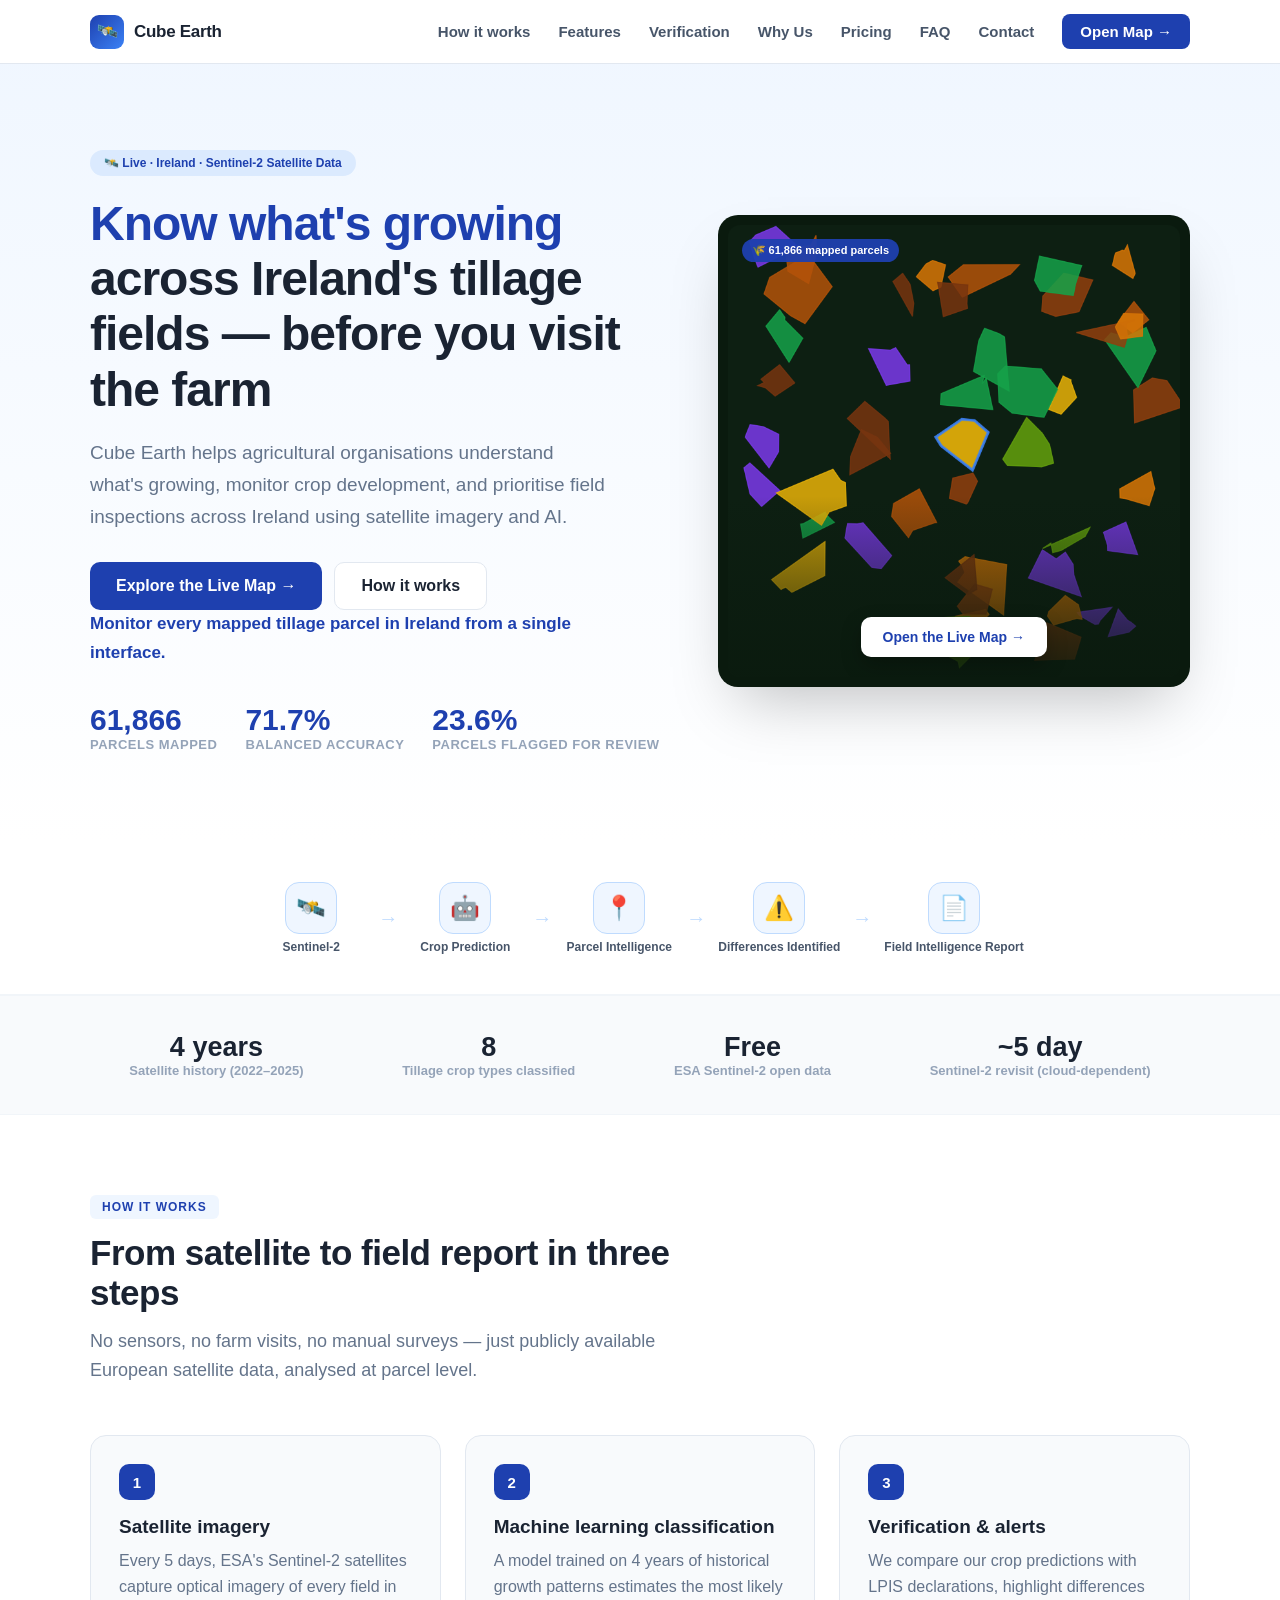
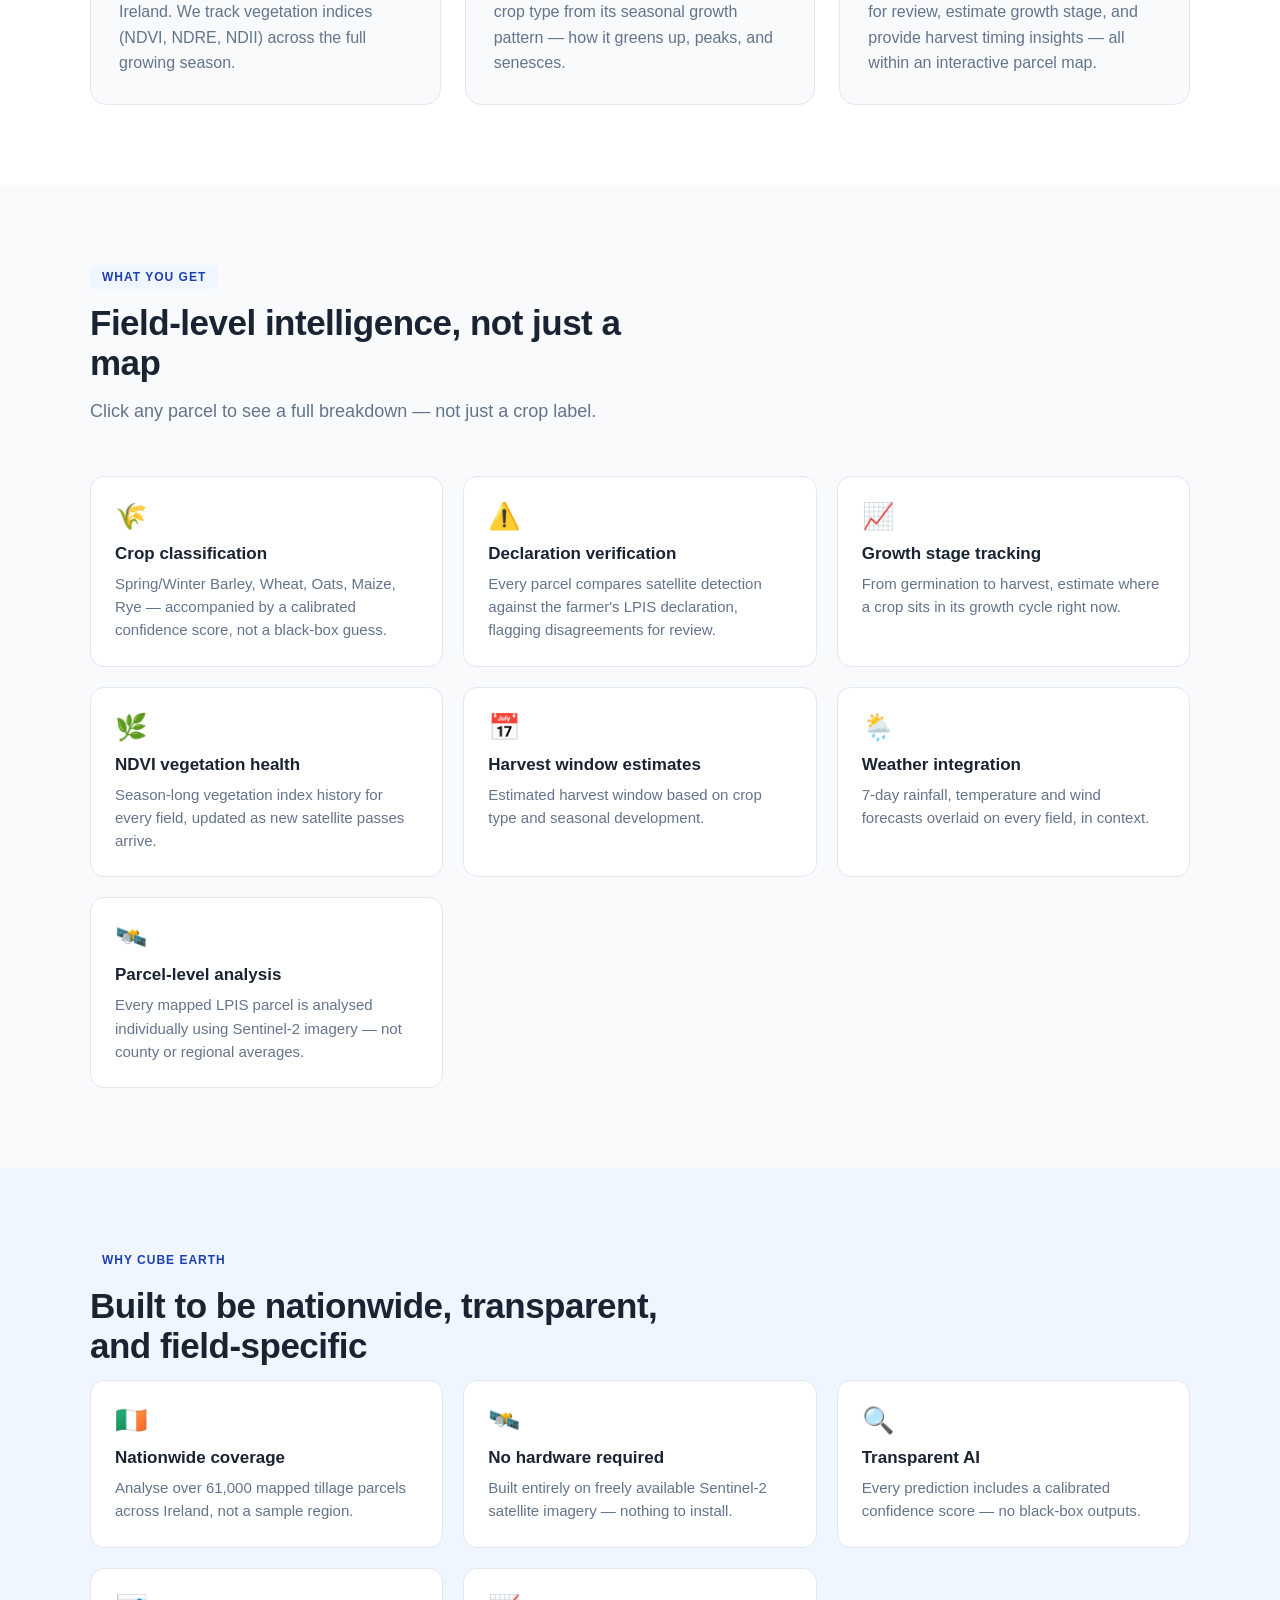
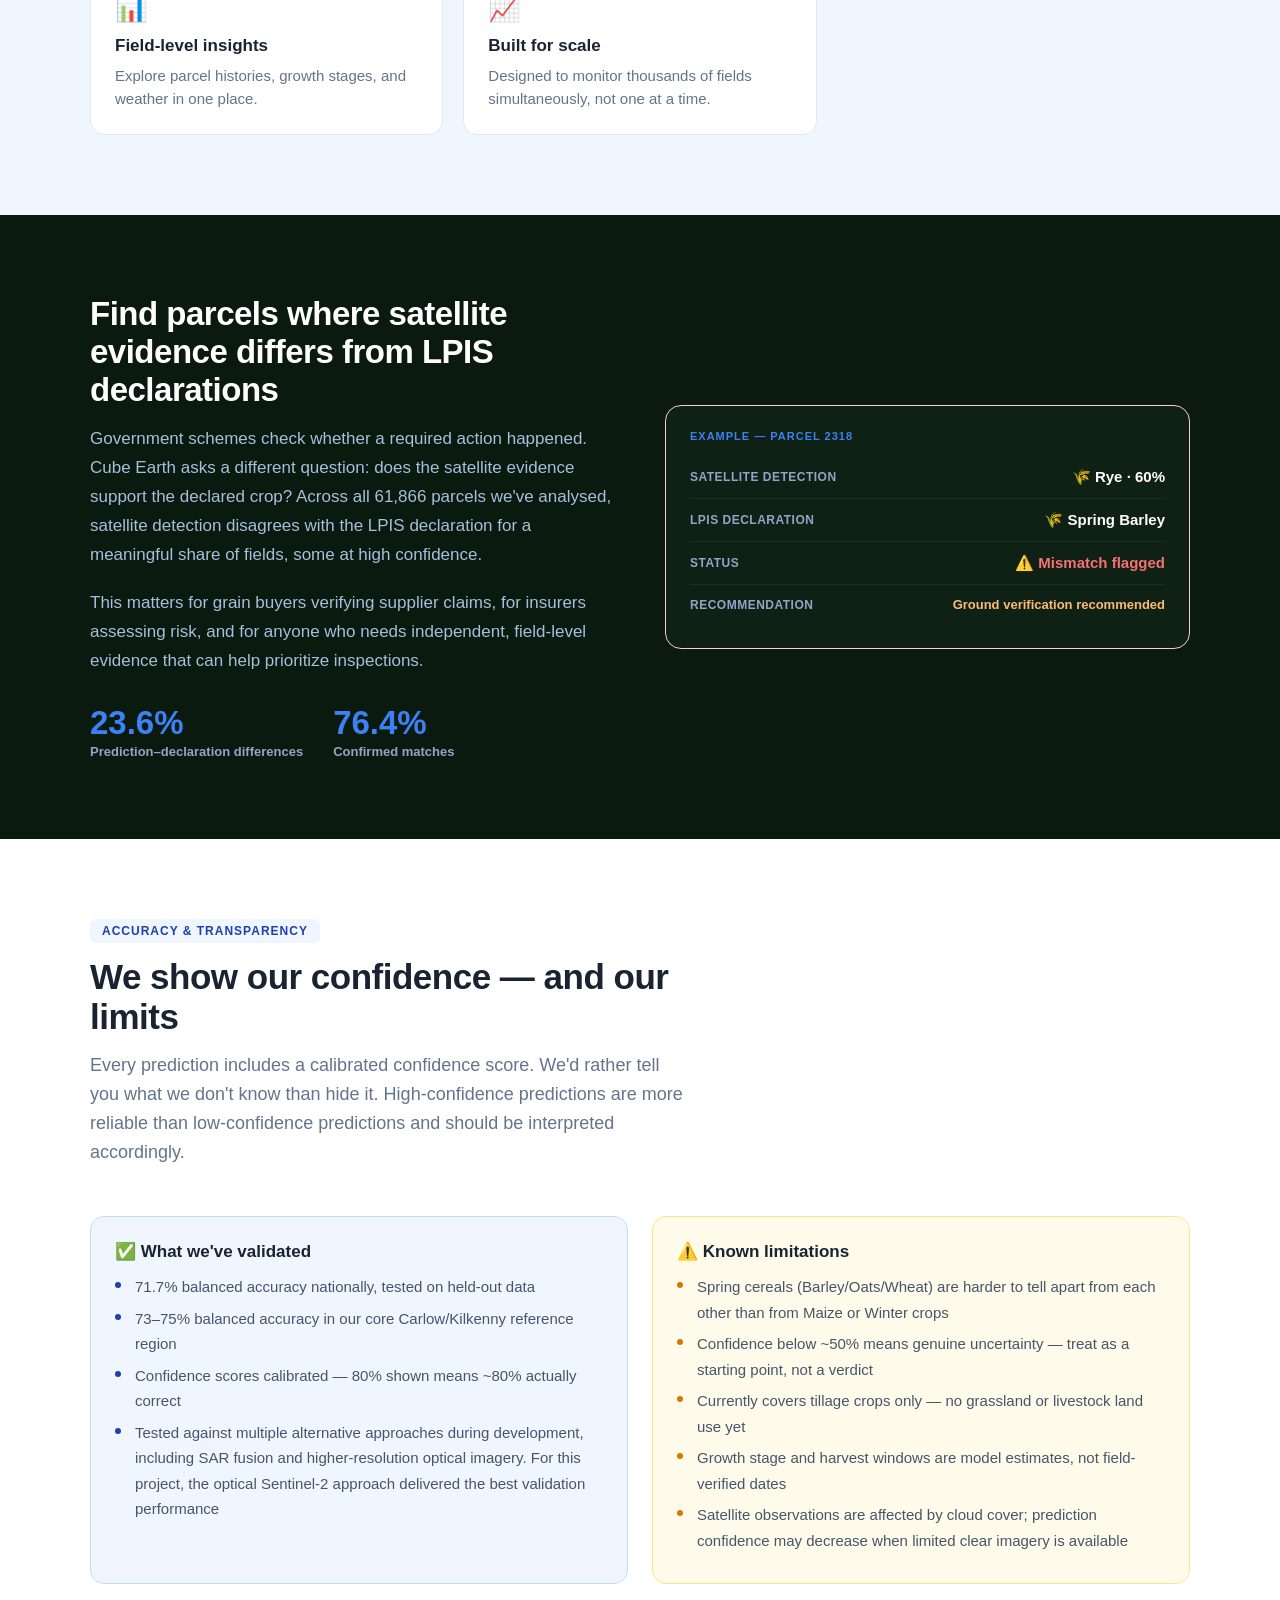
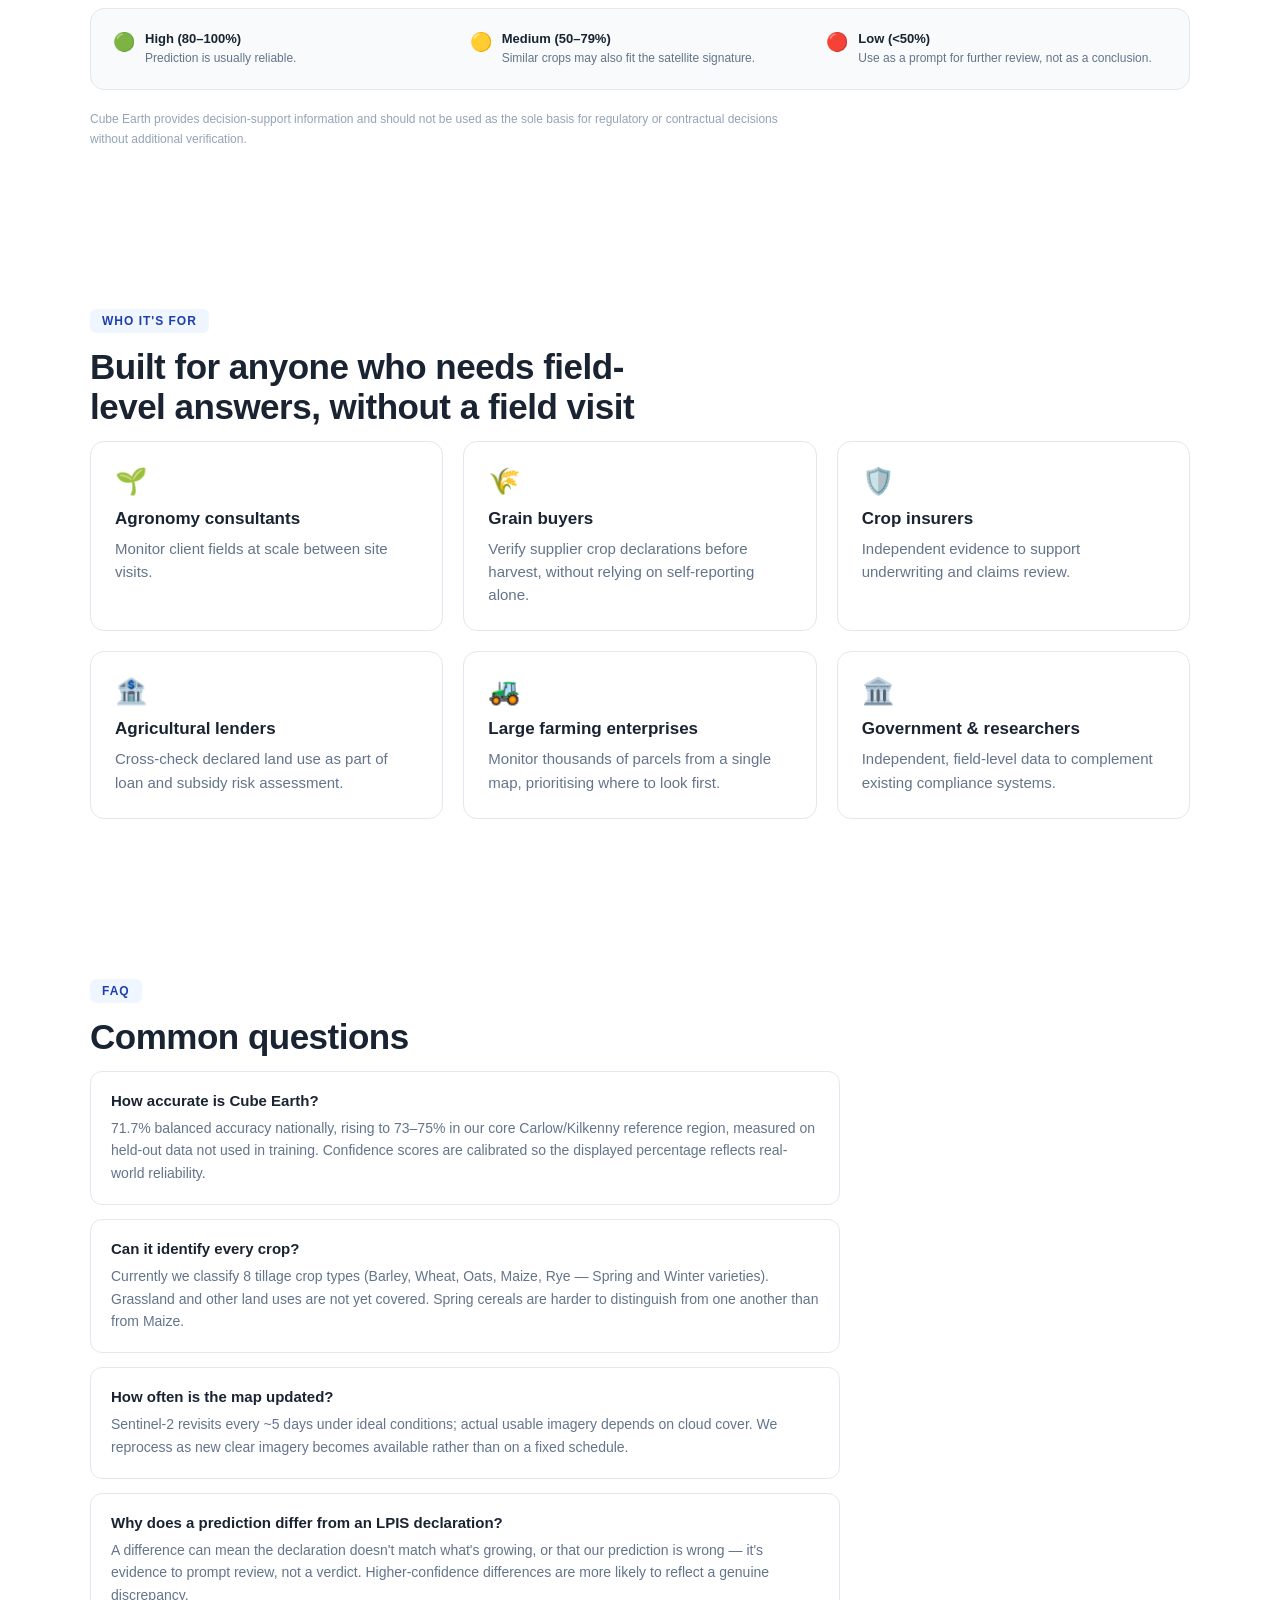
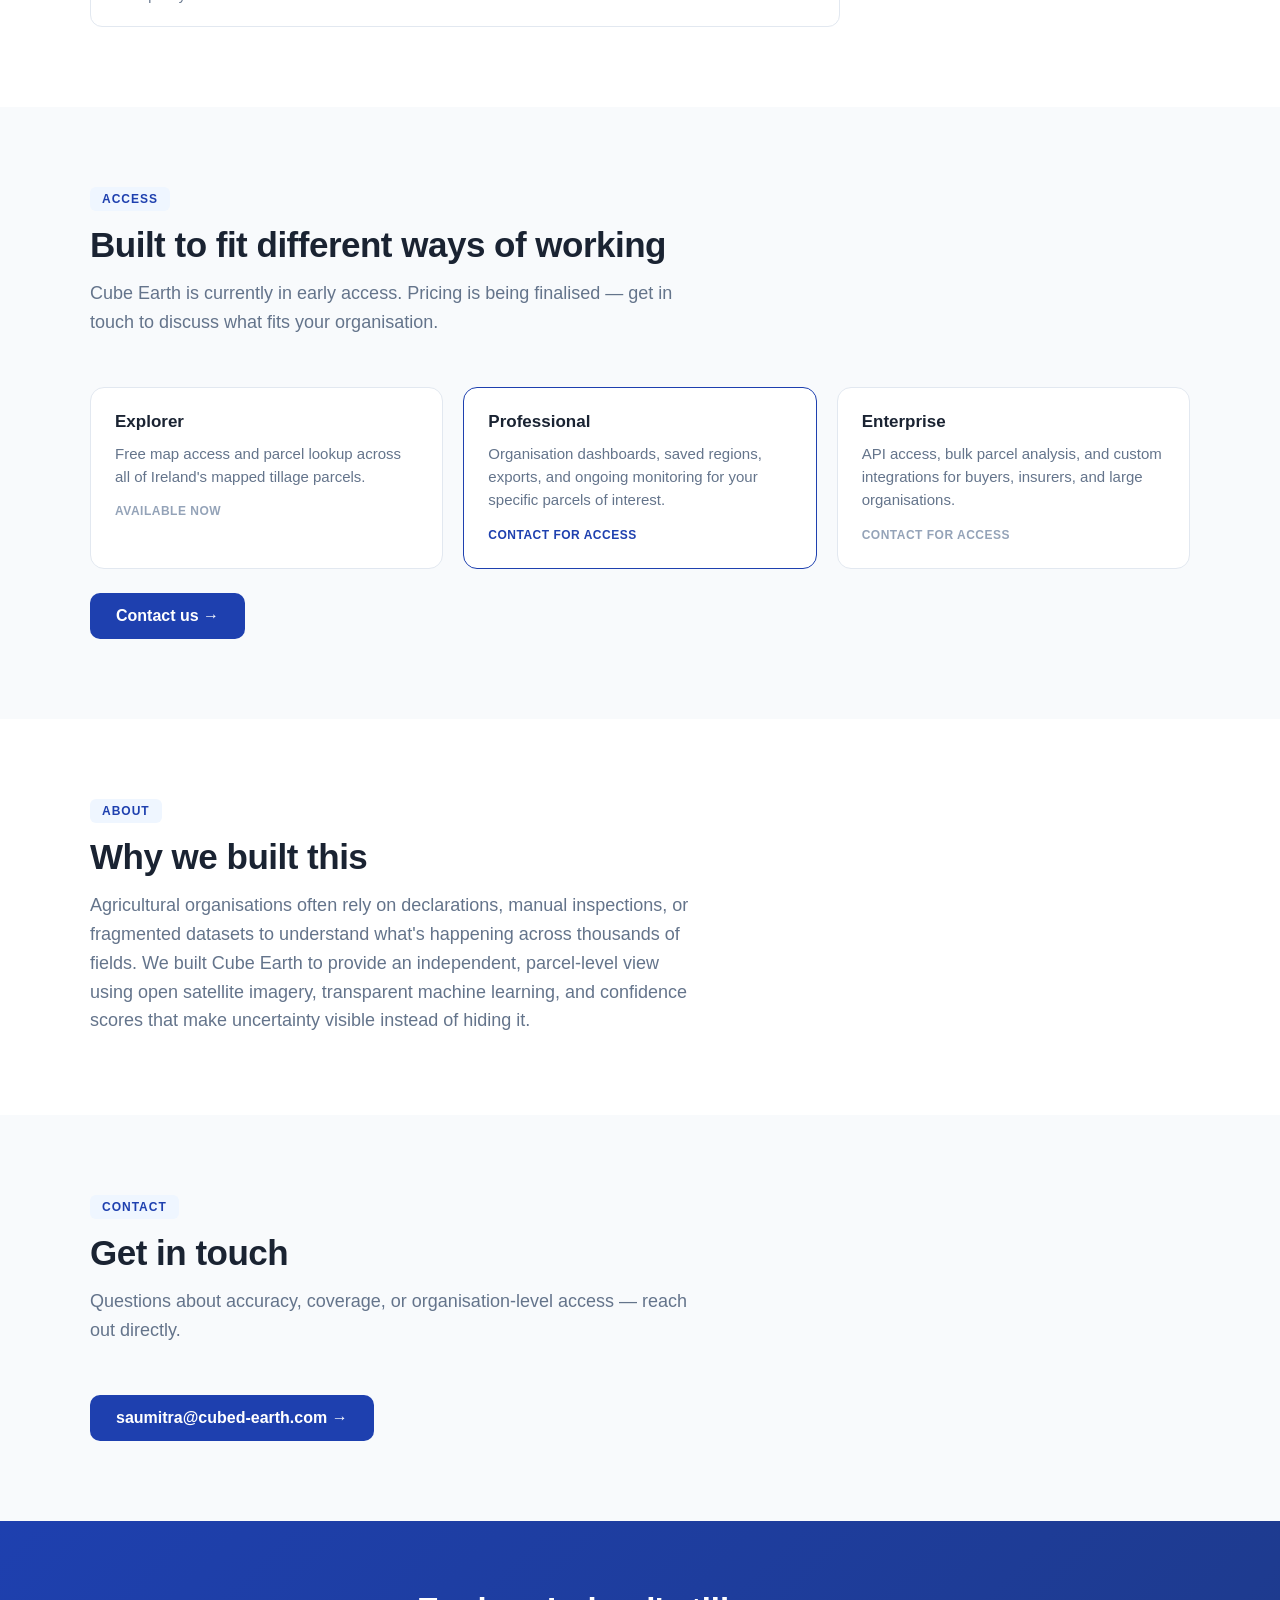
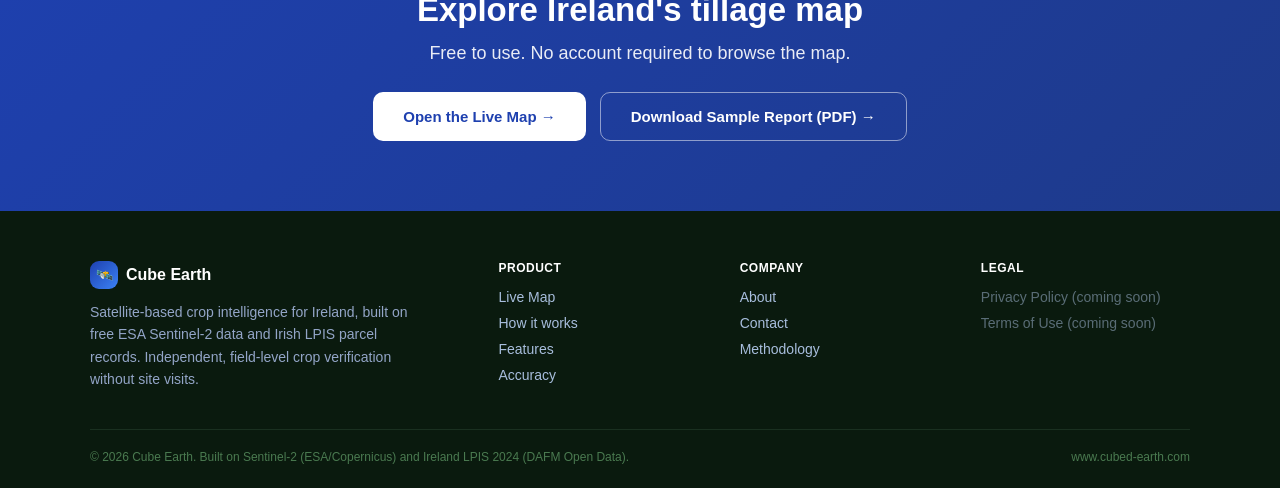
==== index.html @ a7d8e70f "Restructure site: separate CSS/JS/images, proper file organization" ====
<!DOCTYPE html>
<html lang="en">
<head>
<meta charset="UTF-8">
<meta name="viewport" content="width=device-width, initial-scale=1.0">
<title>Cube Earth — Satellite Crop Intelligence for Ireland</title>
<link rel="stylesheet" href="assets/css/style.css">
</head>
<body>

<nav id="nav">
  <div id="nav-inner">
    <div id="logo">
      <div id="logo-icon">🛰️</div>
      <div id="logo-text">Cube Earth</div>
    </div>
    <div id="nav-links">
      <a class="nav-link" href="#how">How it works</a>
      <a class="nav-link" href="#features">Features</a>
      <a class="nav-link" href="#mismatch">Verification</a>
      <a class="nav-link" href="#why">Why Us</a>
      <a class="nav-link" href="#pricing">Pricing</a>
      <a class="nav-link" href="#faq">FAQ</a>
      <a class="nav-link" href="#contact">Contact</a>
      <a id="nav-cta" href="cube-earth-live.html">Open Map →</a>
    </div>
  </div>
</nav>

<section id="hero">
  <div id="hero-inner">
    <div>
      <div id="hero-badge">🛰️ Live · Ireland · Sentinel-2 Satellite Data</div>
      <h1><span>Know what's growing</span> across Ireland's tillage fields — before you visit the farm</h1>
      <p>Cube Earth helps agricultural organisations understand what's growing, monitor crop development, and prioritise field inspections across Ireland using satellite imagery and AI.</p>
      <div class="hero-btns">
        <a class="btn-primary" href="cube-earth-live.html">Explore the Live Map →</a>
        <a class="btn-secondary" href="#how">How it works</a>
      </div>
      <p style="font-size:17px;font-weight:700;color:#1E40AF;margin-bottom:20px">Monitor every mapped tillage parcel in Ireland from a single interface.</p>
      <div id="hero-stats">
        <div><div class="hstat-num">61,866</div><div class="hstat-label">Parcels mapped</div></div>
        <div><div class="hstat-num">71.7%</div><div class="hstat-label">Balanced accuracy</div></div>
        <div><div class="hstat-num">23.6%</div><div class="hstat-label">Parcels flagged for review</div></div>
      </div>
    </div>
    <div id="hero-visual">
      <div id="hero-map-live">
        <div id="hero-live-badge">🌾 61,866 mapped parcels</div>
        <img src="assets/images/hero-map.png" alt="Cube Earth parcel map, illustrative" style="width:100%;height:100%;object-fit:cover;display:block">
        <div id="hero-live-overlay" onclick="window.location.href='cube-earth-live.html'">
          <div id="hero-live-cta">Open the Live Map →</div>
        </div>
      </div>
    </div>
  </div>
</section>

<section id="workflow">
  <div id="workflow-inner">
    <div class="wf-step"><div class="wf-icon">🛰️</div><div class="wf-label">Sentinel-2</div></div>
    <div class="wf-arrow">→</div>
    <div class="wf-step"><div class="wf-icon">🤖</div><div class="wf-label">Crop Prediction</div></div>
    <div class="wf-arrow">→</div>
    <div class="wf-step"><div class="wf-icon">📍</div><div class="wf-label">Parcel Intelligence</div></div>
    <div class="wf-arrow">→</div>
    <div class="wf-step"><div class="wf-icon">⚠️</div><div class="wf-label">Differences Identified</div></div>
    <div class="wf-arrow">→</div>
    <div class="wf-step"><div class="wf-icon">📄</div><div class="wf-label">Field Intelligence Report</div></div>
  </div>
</section>

<div id="trust">
  <div id="trust-inner">
    <div class="trust-item"><div class="trust-num">4 years</div><div class="trust-label">Satellite history (2022–2025)</div></div>
    <div class="trust-item"><div class="trust-num">8</div><div class="trust-label">Tillage crop types classified</div></div>
    <div class="trust-item"><div class="trust-num">Free</div><div class="trust-label">ESA Sentinel-2 open data</div></div>
    <div class="trust-item"><div class="trust-num">~5 day</div><div class="trust-label">Sentinel-2 revisit (cloud-dependent)</div></div>
  </div>
</div>

<section class="section" id="how">
  <div class="section-inner">
    <div class="section-tag">How it works</div>
    <h2 class="section-title">From satellite to field report in three steps</h2>
    <p class="section-sub">No sensors, no farm visits, no manual surveys — just publicly available European satellite data, analysed at parcel level.</p>
    <div class="steps">
      <div class="step-card">
        <div class="step-num">1</div>
        <h3>Satellite imagery</h3>
        <p>Every 5 days, ESA's Sentinel-2 satellites capture optical imagery of every field in Ireland. We track vegetation indices (NDVI, NDRE, NDII) across the full growing season.</p>
      </div>
      <div class="step-card">
        <div class="step-num">2</div>
        <h3>Machine learning classification</h3>
        <p>A model trained on 4 years of historical growth patterns estimates the most likely crop type from its seasonal growth pattern — how it greens up, peaks, and senesces.</p>
      </div>
      <div class="step-card">
        <div class="step-num">3</div>
        <h3>Verification & alerts</h3>
        <p>We compare our crop predictions with LPIS declarations, highlight differences for review, estimate growth stage, and provide harvest timing insights — all within an interactive parcel map.</p>
      </div>
    </div>
  </div>
</section>

<section class="section" id="features">
  <div class="section-inner">
    <div class="section-tag">What you get</div>
    <h2 class="section-title">Field-level intelligence, not just a map</h2>
    <p class="section-sub">Click any parcel to see a full breakdown — not just a crop label.</p>
    <div class="feat-grid">
      <div class="feat-card"><div class="feat-icon">🌾</div><h3>Crop classification</h3><p>Spring/Winter Barley, Wheat, Oats, Maize, Rye — accompanied by a calibrated confidence score, not a black-box guess.</p></div>
      <div class="feat-card"><div class="feat-icon">⚠️</div><h3>Declaration verification</h3><p>Every parcel compares satellite detection against the farmer's LPIS declaration, flagging disagreements for review.</p></div>
      <div class="feat-card"><div class="feat-icon">📈</div><h3>Growth stage tracking</h3><p>From germination to harvest, estimate where a crop sits in its growth cycle right now.</p></div>
      <div class="feat-card"><div class="feat-icon">🌿</div><h3>NDVI vegetation health</h3><p>Season-long vegetation index history for every field, updated as new satellite passes arrive.</p></div>
      <div class="feat-card"><div class="feat-icon">📅</div><h3>Harvest window estimates</h3><p>Estimated harvest window based on crop type and seasonal development.</p></div>
      <div class="feat-card"><div class="feat-icon">🌦️</div><h3>Weather integration</h3><p>7-day rainfall, temperature and wind forecasts overlaid on every field, in context.</p></div>
      <div class="feat-card"><div class="feat-icon">🛰️</div><h3>Parcel-level analysis</h3><p>Every mapped LPIS parcel is analysed individually using Sentinel-2 imagery — not county or regional averages.</p></div>
    </div>
  </div>
</section>

<section class="section" id="why" style="background:#EFF6FF">
  <div class="section-inner">
    <div class="section-tag">Why Cube Earth</div>
    <h2 class="section-title">Built to be nationwide, transparent, and field-specific</h2>
    <div class="feat-grid">
      <div class="feat-card"><div class="feat-icon">🇮🇪</div><h3>Nationwide coverage</h3><p>Analyse over 61,000 mapped tillage parcels across Ireland, not a sample region.</p></div>
      <div class="feat-card"><div class="feat-icon">🛰️</div><h3>No hardware required</h3><p>Built entirely on freely available Sentinel-2 satellite imagery — nothing to install.</p></div>
      <div class="feat-card"><div class="feat-icon">🔍</div><h3>Transparent AI</h3><p>Every prediction includes a calibrated confidence score — no black-box outputs.</p></div>
      <div class="feat-card"><div class="feat-icon">📊</div><h3>Field-level insights</h3><p>Explore parcel histories, growth stages, and weather in one place.</p></div>
      <div class="feat-card"><div class="feat-icon">📈</div><h3>Built for scale</h3><p>Designed to monitor thousands of fields simultaneously, not one at a time.</p></div>
    </div>
  </div>
</section>

<section id="mismatch">
  <div id="mismatch-inner">
    <div>
      <h2>Find parcels where satellite evidence differs from LPIS declarations</h2>
      <p>Government schemes check whether a required action happened. Cube Earth asks a different question: does the satellite evidence support the declared crop? Across all 61,866 parcels we've analysed, satellite detection disagrees with the LPIS declaration for a meaningful share of fields, some at high confidence.</p>
      <p>This matters for grain buyers verifying supplier claims, for insurers assessing risk, and for anyone who needs independent, field-level evidence that can help prioritize inspections.</p>
      <div class="mismatch-stat">
        <div><div class="mstat-num">23.6%</div><div class="mstat-label">Prediction–declaration differences</div></div>
        <div><div class="mstat-num">76.4%</div><div class="mstat-label">Confirmed matches</div></div>
      </div>
    </div>
    <div id="mismatch-card">
      <div style="font-size:11px;color:#3B82F6;text-transform:uppercase;letter-spacing:1px;margin-bottom:14px;font-weight:700">Example — Parcel 2318</div>
      <div class="mm-row"><span class="mm-label">Satellite Detection</span><span class="mm-val" style="color:#fff">🌾 Rye · 60%</span></div>
      <div class="mm-row"><span class="mm-label">LPIS Declaration</span><span class="mm-val" style="color:#fff">🌾 Spring Barley</span></div>
      <div class="mm-row"><span class="mm-label">Status</span><span class="mm-val" style="color:#F87171">⚠️ Mismatch flagged</span></div>
      <div class="mm-row"><span class="mm-label">Recommendation</span><span class="mm-val" style="color:#FDBA74;font-size:13px">Ground verification recommended</span></div>
    </div>
  </div>
</section>

<section class="section" id="honesty">
  <div class="section-inner">
    <div class="section-tag">Accuracy & transparency</div>
    <h2 class="section-title">We show our confidence — and our limits</h2>
    <p class="section-sub">Every prediction includes a calibrated confidence score. We'd rather tell you what we don't know than hide it. High-confidence predictions are more reliable than low-confidence predictions and should be interpreted accordingly.</p>
    <div class="honesty-grid">
      <div class="honesty-card honesty-good">
        <h3>✅ What we've validated</h3>
        <ul>
          <li>71.7% balanced accuracy nationally, tested on held-out data</li>
          <li>73–75% balanced accuracy in our core Carlow/Kilkenny reference region</li>
          <li>Confidence scores calibrated — 80% shown means ~80% actually correct</li>
          <li>Tested against multiple alternative approaches during development, including SAR fusion and higher-resolution optical imagery. For this project, the optical Sentinel-2 approach delivered the best validation performance</li>
        </ul>
      </div>
      <div class="honesty-card honesty-limit">
        <h3>⚠️ Known limitations</h3>
        <ul>
          <li>Spring cereals (Barley/Oats/Wheat) are harder to tell apart from each other than from Maize or Winter crops</li>
          <li>Confidence below ~50% means genuine uncertainty — treat as a starting point, not a verdict</li>
          <li>Currently covers tillage crops only — no grassland or livestock land use yet</li>
          <li>Growth stage and harvest windows are model estimates, not field-verified dates</li>
          <li>Satellite observations are affected by cloud cover; prediction confidence may decrease when limited clear imagery is available</li>
        </ul>
      </div>
    </div>
    <div style="margin-top:24px;background:#F8FAFC;border:1.5px solid #E2E8F0;border-radius:14px;padding:22px;display:grid;grid-template-columns:repeat(3,1fr);gap:16px">
      <div style="display:flex;gap:10px;align-items:flex-start"><span style="font-size:18px">🟢</span><div><div style="font-size:13px;font-weight:700;margin-bottom:3px">High (80–100%)</div><div style="font-size:12px;color:#64748B;line-height:1.5">Prediction is usually reliable.</div></div></div>
      <div style="display:flex;gap:10px;align-items:flex-start"><span style="font-size:18px">🟡</span><div><div style="font-size:13px;font-weight:700;margin-bottom:3px">Medium (50–79%)</div><div style="font-size:12px;color:#64748B;line-height:1.5">Similar crops may also fit the satellite signature.</div></div></div>
      <div style="display:flex;gap:10px;align-items:flex-start"><span style="font-size:18px">🔴</span><div><div style="font-size:13px;font-weight:700;margin-bottom:3px">Low (&lt;50%)</div><div style="font-size:12px;color:#64748B;line-height:1.5">Use as a prompt for further review, not as a conclusion.</div></div></div>
    </div>
    <p style="margin-top:20px;font-size:12px;color:#94A3B8;line-height:1.6;max-width:700px">Cube Earth provides decision-support information and should not be used as the sole basis for regulatory or contractual decisions without additional verification.</p>
  </div>
</section>

<section class="section" id="who">
  <div class="section-inner">
    <div class="section-tag">Who it's for</div>
    <h2 class="section-title">Built for anyone who needs field-level answers, without a field visit</h2>
    <div class="feat-grid">
      <div class="feat-card"><div class="feat-icon">🌱</div><h3>Agronomy consultants</h3><p>Monitor client fields at scale between site visits.</p></div>
      <div class="feat-card"><div class="feat-icon">🌾</div><h3>Grain buyers</h3><p>Verify supplier crop declarations before harvest, without relying on self-reporting alone.</p></div>
      <div class="feat-card"><div class="feat-icon">🛡️</div><h3>Crop insurers</h3><p>Independent evidence to support underwriting and claims review.</p></div>
      <div class="feat-card"><div class="feat-icon">🏦</div><h3>Agricultural lenders</h3><p>Cross-check declared land use as part of loan and subsidy risk assessment.</p></div>
      <div class="feat-card"><div class="feat-icon">🚜</div><h3>Large farming enterprises</h3><p>Monitor thousands of parcels from a single map, prioritising where to look first.</p></div>
      <div class="feat-card"><div class="feat-icon">🏛️</div><h3>Government &amp; researchers</h3><p>Independent, field-level data to complement existing compliance systems.</p></div>
    </div>
  </div>
</section>

<section class="section" id="faq">
  <div class="section-inner">
    <div class="section-tag">FAQ</div>
    <h2 class="section-title">Common questions</h2>
    <div style="display:grid;gap:14px;max-width:750px">
      <div style="border:1.5px solid #E2E8F0;border-radius:12px;padding:20px">
        <h3 style="font-size:15px;font-weight:700;margin-bottom:8px">How accurate is Cube Earth?</h3>
        <p style="font-size:14px;color:#64748B;line-height:1.6">71.7% balanced accuracy nationally, rising to 73–75% in our core Carlow/Kilkenny reference region, measured on held-out data not used in training. Confidence scores are calibrated so the displayed percentage reflects real-world reliability.</p>
      </div>
      <div style="border:1.5px solid #E2E8F0;border-radius:12px;padding:20px">
        <h3 style="font-size:15px;font-weight:700;margin-bottom:8px">Can it identify every crop?</h3>
        <p style="font-size:14px;color:#64748B;line-height:1.6">Currently we classify 8 tillage crop types (Barley, Wheat, Oats, Maize, Rye — Spring and Winter varieties). Grassland and other land uses are not yet covered. Spring cereals are harder to distinguish from one another than from Maize.</p>
      </div>
      <div style="border:1.5px solid #E2E8F0;border-radius:12px;padding:20px">
        <h3 style="font-size:15px;font-weight:700;margin-bottom:8px">How often is the map updated?</h3>
        <p style="font-size:14px;color:#64748B;line-height:1.6">Sentinel-2 revisits every ~5 days under ideal conditions; actual usable imagery depends on cloud cover. We reprocess as new clear imagery becomes available rather than on a fixed schedule.</p>
      </div>
      <div style="border:1.5px solid #E2E8F0;border-radius:12px;padding:20px">
        <h3 style="font-size:15px;font-weight:700;margin-bottom:8px">Why does a prediction differ from an LPIS declaration?</h3>
        <p style="font-size:14px;color:#64748B;line-height:1.6">A difference can mean the declaration doesn't match what's growing, or that our prediction is wrong — it's evidence to prompt review, not a verdict. Higher-confidence differences are more likely to reflect a genuine discrepancy.</p>
      </div>
    </div>
  </div>
</section>

<section class="section" id="pricing" style="background:#F8FAFC">
  <div class="section-inner">
    <div class="section-tag">Access</div>
    <h2 class="section-title">Built to fit different ways of working</h2>
    <p class="section-sub">Cube Earth is currently in early access. Pricing is being finalised — get in touch to discuss what fits your organisation.</p>
    <div class="feat-grid">
      <div class="feat-card">
        <h3 style="font-size:17px;margin-bottom:10px">Explorer</h3>
        <p style="margin-bottom:14px">Free map access and parcel lookup across all of Ireland's mapped tillage parcels.</p>
        <p style="font-size:12px;color:#94A3B8;font-weight:700;text-transform:uppercase;letter-spacing:.5px">Available now</p>
      </div>
      <div class="feat-card" style="border-color:#1E40AF">
        <h3 style="font-size:17px;margin-bottom:10px">Professional</h3>
        <p style="margin-bottom:14px">Organisation dashboards, saved regions, exports, and ongoing monitoring for your specific parcels of interest.</p>
        <p style="font-size:12px;color:#1E40AF;font-weight:700;text-transform:uppercase;letter-spacing:.5px">Contact for access</p>
      </div>
      <div class="feat-card">
        <h3 style="font-size:17px;margin-bottom:10px">Enterprise</h3>
        <p style="margin-bottom:14px">API access, bulk parcel analysis, and custom integrations for buyers, insurers, and large organisations.</p>
        <p style="font-size:12px;color:#94A3B8;font-weight:700;text-transform:uppercase;letter-spacing:.5px">Contact for access</p>
      </div>
    </div>
    <a class="btn-primary" href="#contact" style="margin-top:24px">Contact us →</a>
  </div>
</section>

<section class="section" id="about">
  <div class="section-inner">
    <div class="section-tag">About</div>
    <h2 class="section-title">Why we built this</h2>
    <p class="section-sub" style="margin-bottom:0">Agricultural organisations often rely on declarations, manual inspections, or fragmented datasets to understand what's happening across thousands of fields. We built Cube Earth to provide an independent, parcel-level view using open satellite imagery, transparent machine learning, and confidence scores that make uncertainty visible instead of hiding it.</p>
  </div>
</section>

<section class="section" id="contact" style="background:#F8FAFC">
  <div class="section-inner">
    <div class="section-tag">Contact</div>
    <h2 class="section-title">Get in touch</h2>
    <p class="section-sub">Questions about accuracy, coverage, or organisation-level access — reach out directly.</p>
    <a class="btn-primary" href="mailto:saumitra@cubed-earth.com">saumitra@cubed-earth.com →</a>
  </div>
</section>

<section id="cta">
  <h2>Explore Ireland's tillage map</h2>
  <p>Free to use. No account required to browse the map.</p>
  <div style="display:flex;gap:14px;justify-content:center;flex-wrap:wrap;margin-top:8px">
    <a class="btn-white" href="cube-earth-live.html">Open the Live Map →</a>
    <a class="btn-white" href="assets/images/sample-field-report.pdf" style="background:transparent;border:1.5px solid rgba(255,255,255,0.5);color:#fff">Download Sample Report (PDF) →</a>
  </div>
</section>

<footer id="footer">
  <div id="footer-inner">
    <div class="footer-top">
      <div>
        <div class="footer-brand"><div id="logo-icon" style="width:28px;height:28px;font-size:14px">🛰️</div><span>Cube Earth</span></div>
        <p>Satellite-based crop intelligence for Ireland, built on free ESA Sentinel-2 data and Irish LPIS parcel records. Independent, field-level crop verification without site visits.</p>
      </div>
      <div class="footer-col">
        <h4>Product</h4>
        <a href="cube-earth-live.html">Live Map</a>
        <a href="#how">How it works</a>
        <a href="#features">Features</a>
        <a href="#honesty">Accuracy</a>
      </div>
      <div class="footer-col">
        <h4>Company</h4>
        <a href="#about">About</a>
        <a href="#contact">Contact</a>
        <a href="methodology.html">Methodology</a>
      </div>
      <div class="footer-col">
        <h4>Legal</h4>
        <a href="#" style="opacity:.5;cursor:default" onclick="return false">Privacy Policy (coming soon)</a>
        <a href="#" style="opacity:.5;cursor:default" onclick="return false">Terms of Use (coming soon)</a>
      </div>
    </div>
    <div id="footer-bottom">
      <span>© 2026 Cube Earth. Built on Sentinel-2 (ESA/Copernicus) and Ireland LPIS 2024 (DAFM Open Data).</span>
      <span>www.cubed-earth.com</span>
    </div>
  </div>
</footer>

<script src="assets/js/script.js"></script>
</body>
</html>
---- assets/css/style.css ----
*{margin:0;padding:0;box-sizing:border-box}
html,body{font-family:-apple-system,BlinkMacSystemFont,'Inter',sans-serif;color:#1A2332;background:#fff;scroll-behavior:smooth}
a{text-decoration:none;color:inherit}

/* NAV */
#nav{position:fixed;top:0;left:0;right:0;height:64px;background:rgba(255,255,255,0.95);backdrop-filter:blur(8px);border-bottom:1px solid #E2E8F0;z-index:1000;display:flex;align-items:center;justify-content:space-between;padding:0 24px}
#nav-inner{max-width:1100px;margin:0 auto;width:100%;display:flex;align-items:center;justify-content:space-between}
#logo{display:flex;align-items:center;gap:10px}
#logo-icon{width:34px;height:34px;background:linear-gradient(135deg,#1E40AF,#3B82F6);border-radius:9px;display:flex;align-items:center;justify-content:center;font-size:17px}
#logo-text{font-size:17px;font-weight:800;letter-spacing:-0.3px}
#nav-links{display:flex;gap:28px;align-items:center}
.nav-link{font-size:15px;font-weight:600;color:#475569;cursor:pointer;transition:color .15s}
.nav-link:hover{color:#1E40AF}
#nav-cta{background:#1E40AF;color:#fff;padding:9px 18px;border-radius:8px;font-size:15px;font-weight:700}
#nav-cta:hover{background:#1E3A8A}
#nav-toggle{display:none;font-size:22px;cursor:pointer;background:none;border:none}

/* HERO */
#hero{padding:150px 24px 90px;background:linear-gradient(180deg,#EFF6FF 0%,#fff 100%)}
#hero-inner{max-width:1100px;margin:0 auto;display:grid;grid-template-columns:1.1fr 0.9fr;gap:50px;align-items:center}
#hero-badge{display:inline-flex;align-items:center;gap:6px;background:#DBEAFE;color:#1E40AF;padding:6px 14px;border-radius:20px;font-size:12px;font-weight:700;margin-bottom:20px}
#hero h1{font-size:48px;font-weight:800;line-height:1.15;letter-spacing:-1px;margin-bottom:20px}
#hero h1 span{color:#1E40AF}
#hero p{font-size:19px;color:#64748B;line-height:1.7;margin-bottom:28px;max-width:520px}
.hero-btns{display:flex;gap:12px;flex-wrap:wrap}
.btn-primary{background:#1E40AF;color:#fff;padding:14px 26px;border-radius:10px;font-size:16px;font-weight:700;display:inline-flex;align-items:center;gap:8px;transition:all .15s}
.btn-primary:hover{background:#1E3A8A;transform:translateY(-1px)}
.btn-secondary{background:#fff;color:#1A2332;padding:14px 26px;border-radius:10px;font-size:16px;font-weight:700;border:1.5px solid #E2E8F0;transition:all .15s}
.btn-secondary:hover{border-color:#1E40AF;color:#1E40AF}
#hero-stats{display:flex;gap:28px;margin-top:36px;flex-wrap:wrap}
.hstat-num{font-size:30px;font-weight:800;color:#1E40AF}
.hstat-label{font-size:13px;color:#94A3B8;font-weight:600;text-transform:uppercase;letter-spacing:.5px}

/* HERO VISUAL - live embedded map */
#hero-visual{background:#0A1A0E;border-radius:20px;padding:10px;box-shadow:0 30px 60px -20px rgba(0,0,0,.25);position:relative;overflow:hidden}
#hero-map-live{position:relative;aspect-ratio:1/1;border-radius:12px;overflow:hidden;background:#0D1F12}
#hero-iframe{width:180%;height:180%;border:none;position:absolute;top:-15%;left:-40%;pointer-events:none}
#hero-live-badge{position:absolute;top:14px;left:14px;background:rgba(30,64,175,0.95);color:#fff;font-size:11px;font-weight:700;padding:5px 10px;border-radius:20px;z-index:3;display:flex;align-items:center;gap:5px}
#hero-live-overlay{position:absolute;inset:0;z-index:2;cursor:pointer;display:flex;align-items:flex-end;justify-content:center;padding-bottom:20px;background:linear-gradient(180deg,transparent 60%,rgba(10,26,14,0.85) 100%)}
#hero-live-cta{background:#fff;color:#1E40AF;font-weight:700;font-size:14px;padding:12px 22px;border-radius:10px;box-shadow:0 8px 20px rgba(0,0,0,.25);transition:transform .15s}
#hero-live-overlay:hover #hero-live-cta{transform:translateY(-2px)}

/* TRUST BAR */
#trust{padding:36px 24px;background:#F8FAFC;border-top:1px solid #F1F5F9;border-bottom:1px solid #F1F5F9}
#trust-inner{max-width:1100px;margin:0 auto;display:flex;justify-content:space-around;flex-wrap:wrap;gap:20px;align-items:center}
.trust-item{text-align:center}
.trust-num{font-size:27px;font-weight:800;color:#1A2332}
.trust-label{font-size:13px;color:#94A3B8;font-weight:600}

/* SECTION SHARED */
.section{padding:80px 24px}
.section-inner{max-width:1100px;margin:0 auto}
.section-tag{display:inline-block;background:#EFF6FF;color:#1E40AF;font-size:12px;font-weight:700;letter-spacing:1px;text-transform:uppercase;padding:5px 12px;border-radius:6px;margin-bottom:14px}
.section-title{font-size:35px;font-weight:800;letter-spacing:-0.5px;margin-bottom:14px;max-width:600px}
.section-sub{font-size:18px;color:#64748B;line-height:1.6;max-width:600px;margin-bottom:50px}

/* WORKFLOW STRIP */
#workflow{padding:40px 24px;background:#fff;border-bottom:1px solid #F1F5F9}
#workflow-inner{max-width:900px;margin:0 auto;display:flex;align-items:center;justify-content:center;flex-wrap:wrap;gap:10px}
.wf-step{display:flex;flex-direction:column;align-items:center;gap:6px;min-width:110px}
.wf-icon{width:52px;height:52px;background:#EFF6FF;border:1.5px solid #BFDBFE;border-radius:14px;display:flex;align-items:center;justify-content:center;font-size:24px}
.wf-label{font-size:12px;font-weight:700;color:#475569;text-align:center}
.wf-arrow{color:#BFDBFE;font-size:20px;margin:0 2px}

/* HOW IT WORKS */
#how{background:#fff}
.steps{display:grid;grid-template-columns:repeat(3,1fr);gap:24px}
.step-card{background:#F8FAFC;border:1.5px solid #E2E8F0;border-radius:16px;padding:28px}
.step-num{width:36px;height:36px;background:#1E40AF;color:#fff;border-radius:10px;display:flex;align-items:center;justify-content:center;font-weight:800;font-size:15px;margin-bottom:16px}
.step-card h3{font-size:19px;font-weight:700;margin-bottom:10px}
.step-card p{font-size:16px;color:#64748B;line-height:1.6}

/* FEATURE GRID */
#features{background:#F8FAFC}
.feat-grid{display:grid;grid-template-columns:repeat(3,1fr);gap:20px}
.feat-card{background:#fff;border:1.5px solid #E2E8F0;border-radius:14px;padding:24px}
.feat-icon{font-size:26px;margin-bottom:12px}
.feat-card h3{font-size:17px;font-weight:700;margin-bottom:8px}
.feat-card p{font-size:15px;color:#64748B;line-height:1.55}

/* MISMATCH HIGHLIGHT */
#mismatch{background:#0A1A0E;color:#fff;padding:80px 24px}
#mismatch-inner{max-width:1100px;margin:0 auto;display:grid;grid-template-columns:1fr 1fr;gap:50px;align-items:center}
#mismatch h2{font-size:33px;font-weight:800;margin-bottom:16px;letter-spacing:-0.5px}
#mismatch p{font-size:17px;color:#A8BEDD;line-height:1.7;margin-bottom:20px}
.mismatch-stat{display:flex;gap:30px;margin-top:28px}
.mstat-num{font-size:33px;font-weight:800;color:#3B82F6}
.mstat-label{font-size:13px;color:#93A5C7;font-weight:600;margin-top:2px}
#mismatch-card{background:#0F2015;border:1.5px solid #FECACA;border-radius:16px;padding:24px}
.mm-row{display:flex;justify-content:space-between;align-items:center;padding:12px 0;border-bottom:1px solid #1A3020}
.mm-row:last-child{border-bottom:none}
.mm-label{font-size:12px;color:#93A5C7;text-transform:uppercase;letter-spacing:.5px;font-weight:600}
.mm-val{font-size:15px;font-weight:700}

/* HONESTY SECTION */
#honesty{background:#fff}
.honesty-grid{display:grid;grid-template-columns:1fr 1fr;gap:24px}
.honesty-card{border-radius:14px;padding:24px;border:1.5px solid}
.honesty-good{background:#EFF6FF;border-color:#BFDBFE}
.honesty-limit{background:#FFFBEB;border-color:#FDE68A}
.honesty-card h3{font-size:17px;font-weight:700;margin-bottom:12px}
.honesty-card ul{list-style:none}
.honesty-card li{font-size:15px;color:#475569;line-height:1.7;padding-left:20px;position:relative;margin-bottom:6px}
.honesty-card li::before{content:'';position:absolute;left:0;top:8px;width:6px;height:6px;border-radius:50%}
.honesty-good li::before{background:#1E40AF}
.honesty-limit li::before{background:#D97706}

/* CTA */
#cta{background:linear-gradient(135deg,#1E40AF,#1E3A8A);padding:70px 24px;text-align:center;color:#fff}
#cta h2{font-size:33px;font-weight:800;margin-bottom:14px}
#cta p{font-size:18px;opacity:.9;margin-bottom:28px}
.btn-white{background:#fff;color:#1E40AF;padding:15px 30px;border-radius:10px;font-size:15px;font-weight:800;display:inline-flex;align-items:center;gap:8px}
.btn-white:hover{background:#EFF6FF}

/* FOOTER */
#footer{background:#0A1A0E;color:#A8BEDD;padding:50px 24px 24px}
#footer-inner{max-width:1100px;margin:0 auto}
.footer-top{display:grid;grid-template-columns:1.8fr 1fr 1fr 1fr;gap:32px;margin-bottom:36px}
.footer-brand{display:flex;align-items:center;gap:8px;margin-bottom:12px}
.footer-brand span{font-weight:800;color:#fff;font-size:16px}
#footer p{font-size:14px;line-height:1.6;color:#93A5C7;max-width:320px}
.footer-col h4{font-size:12px;color:#fff;font-weight:700;text-transform:uppercase;letter-spacing:.5px;margin-bottom:14px}
.footer-col a{display:block;font-size:14px;color:#A8BEDD;margin-bottom:10px;transition:color .15s}
.footer-col a:hover{color:#fff}
#footer-bottom{border-top:1px solid #1A3020;padding-top:20px;font-size:12px;color:#4A7A50;display:flex;justify-content:space-between;flex-wrap:wrap;gap:10px}

@media(max-width:860px){
  #hero-inner{grid-template-columns:1fr}
  #hero h1{font-size:32px}
  .steps,.feat-grid{grid-template-columns:1fr}
  #mismatch-inner,.honesty-grid,.footer-top{grid-template-columns:1fr}
  #nav-links{display:none}
  #nav-toggle{display:block}
}
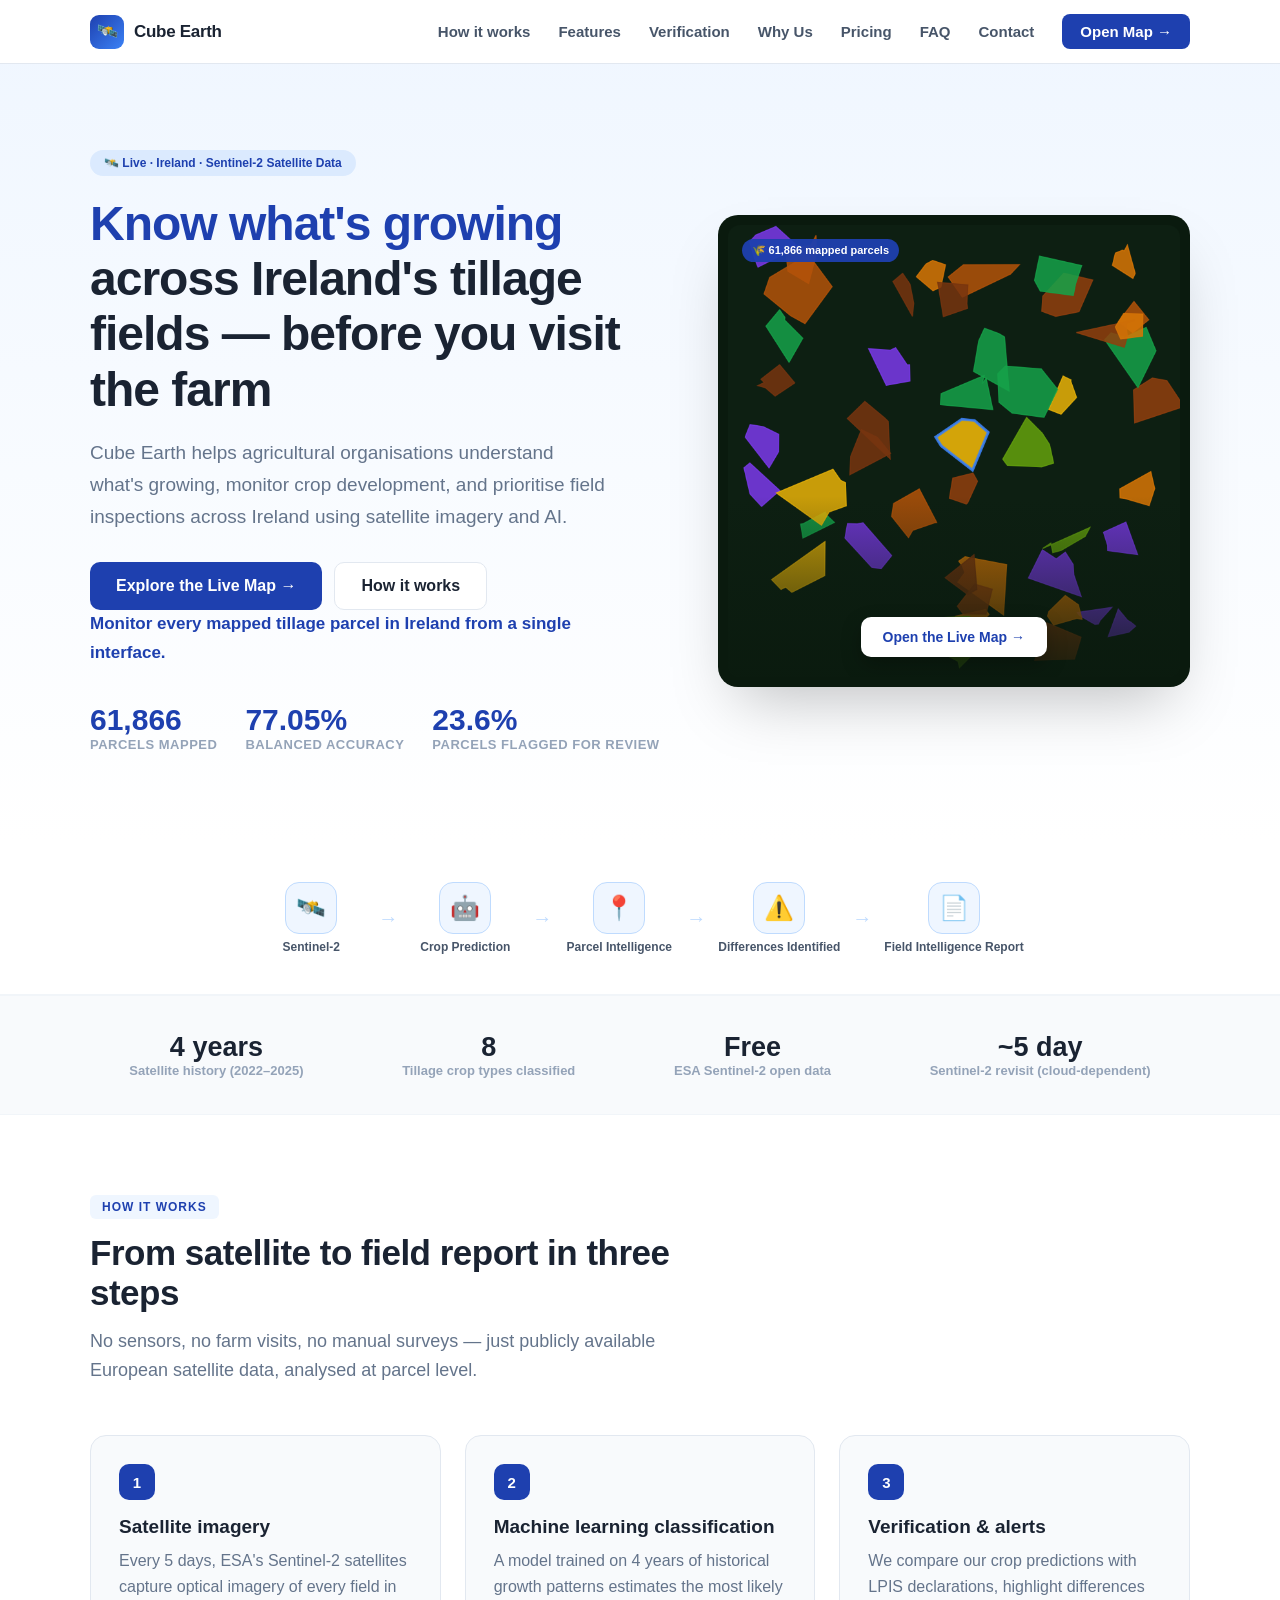
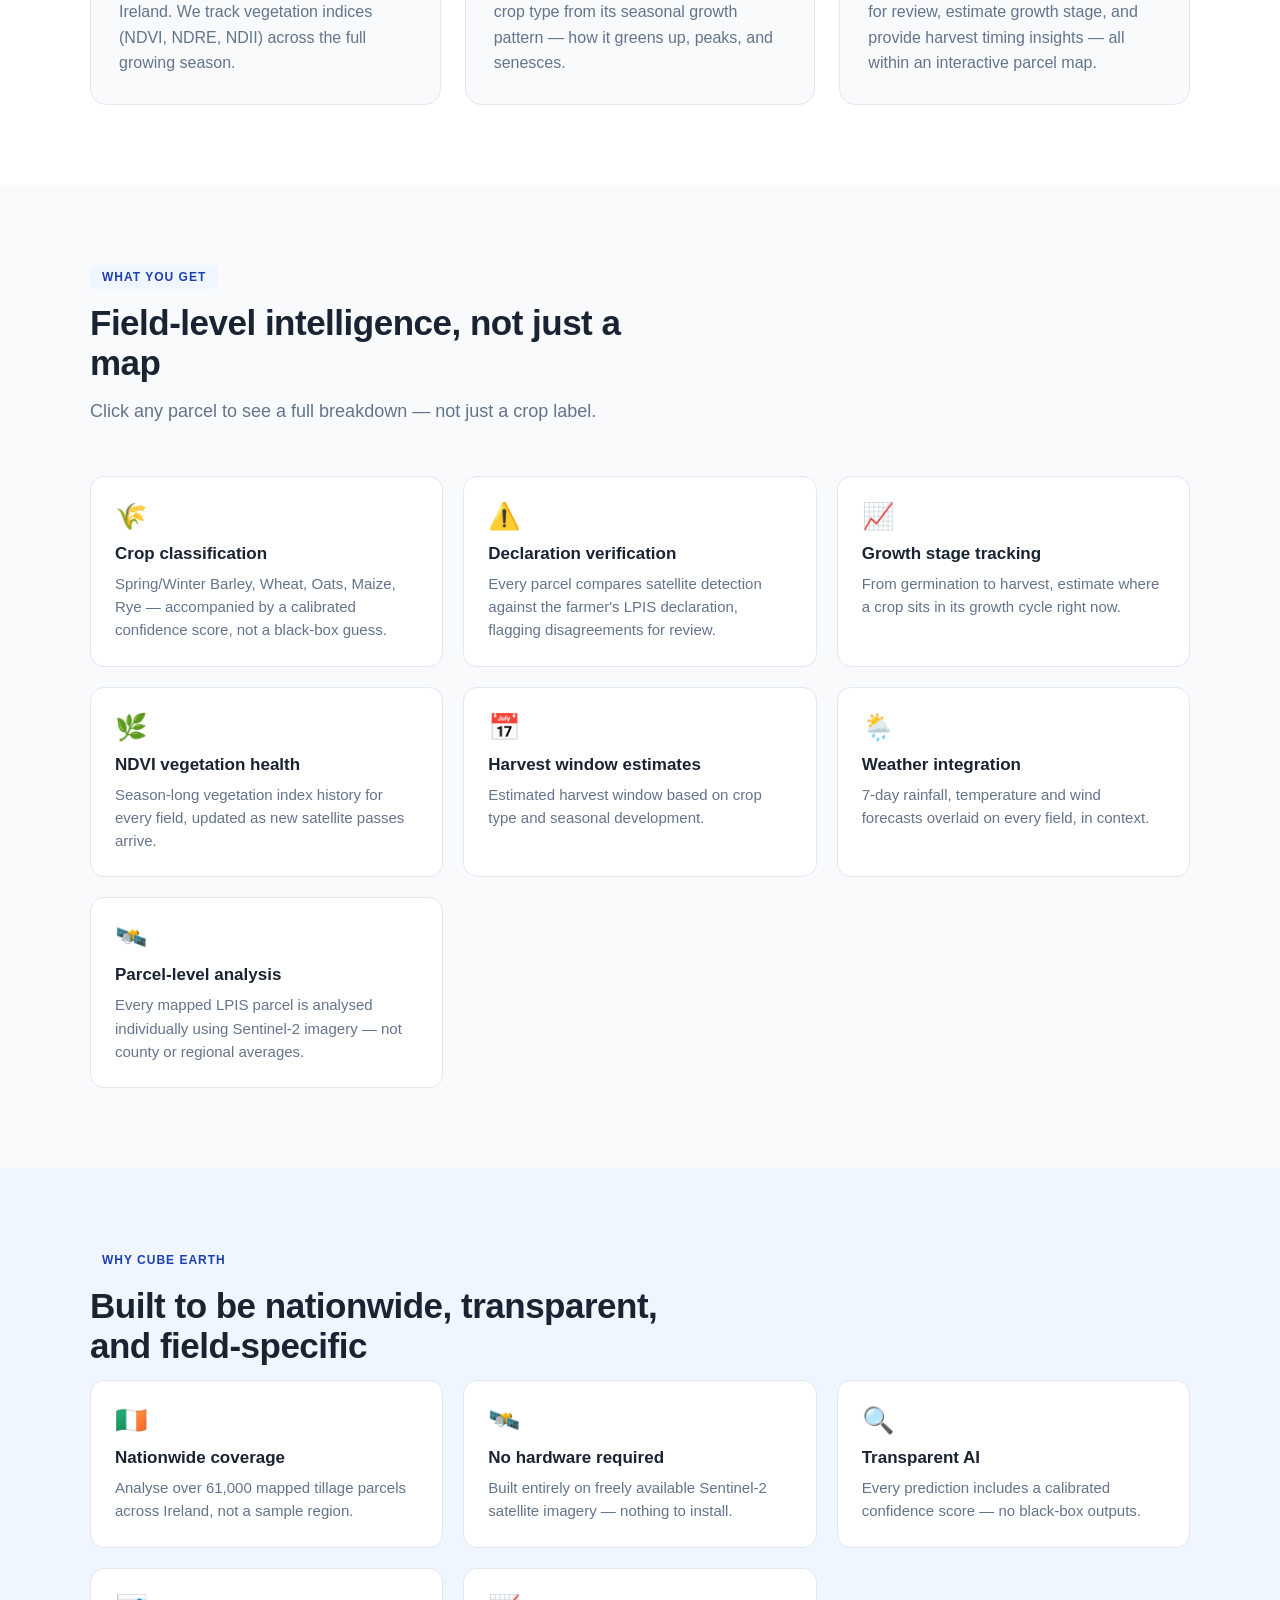
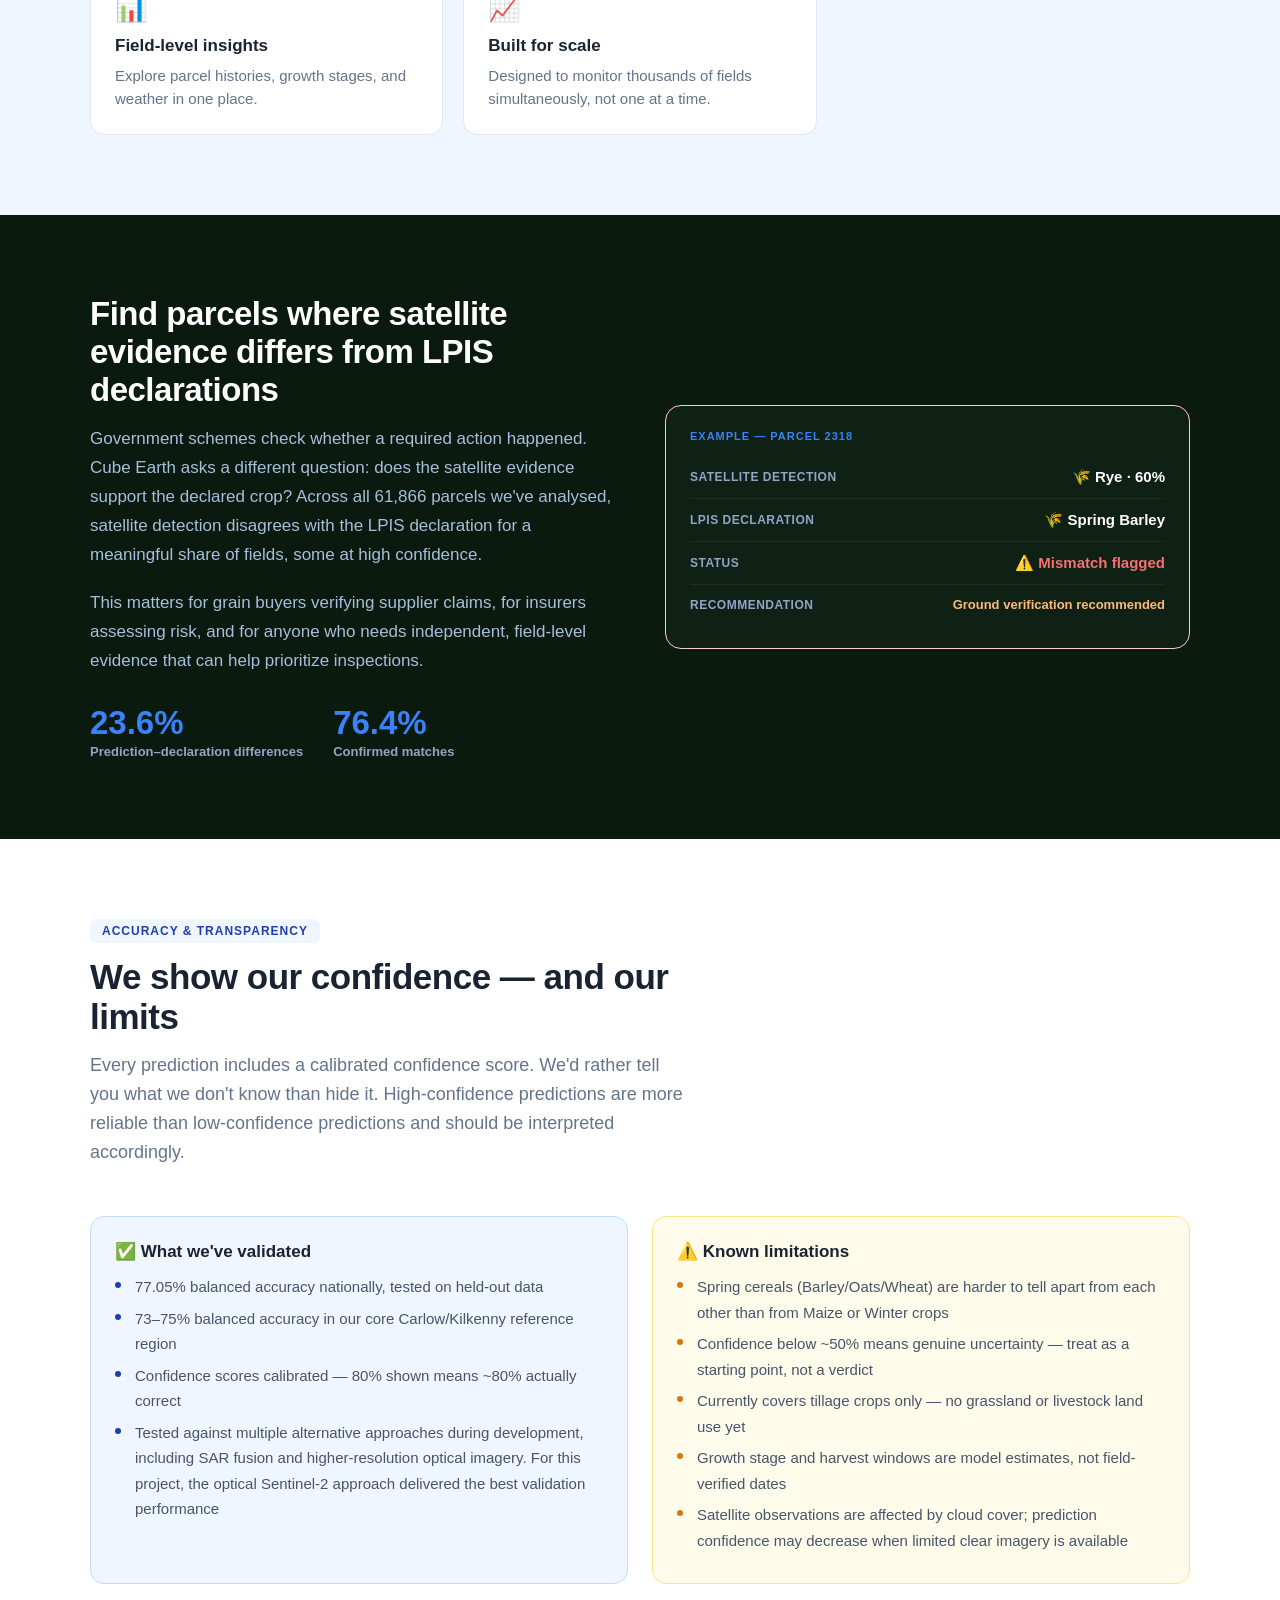
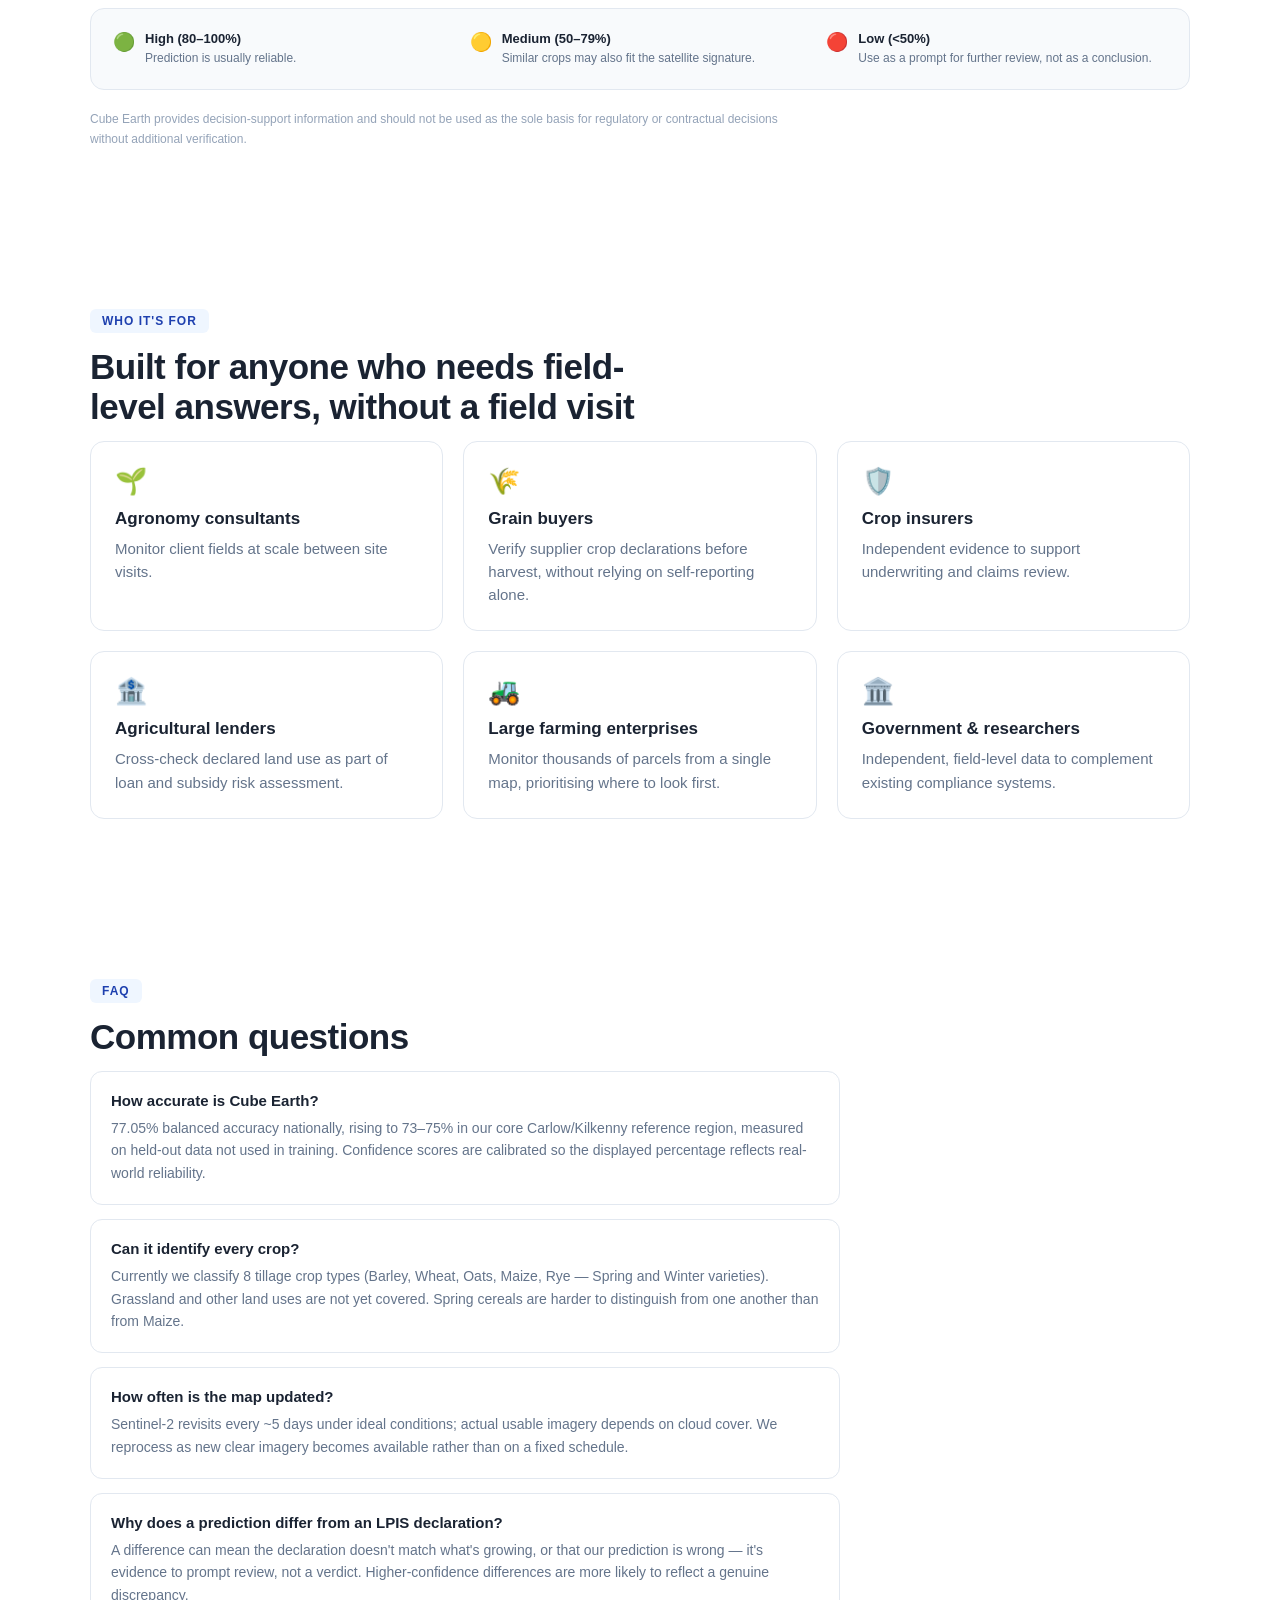
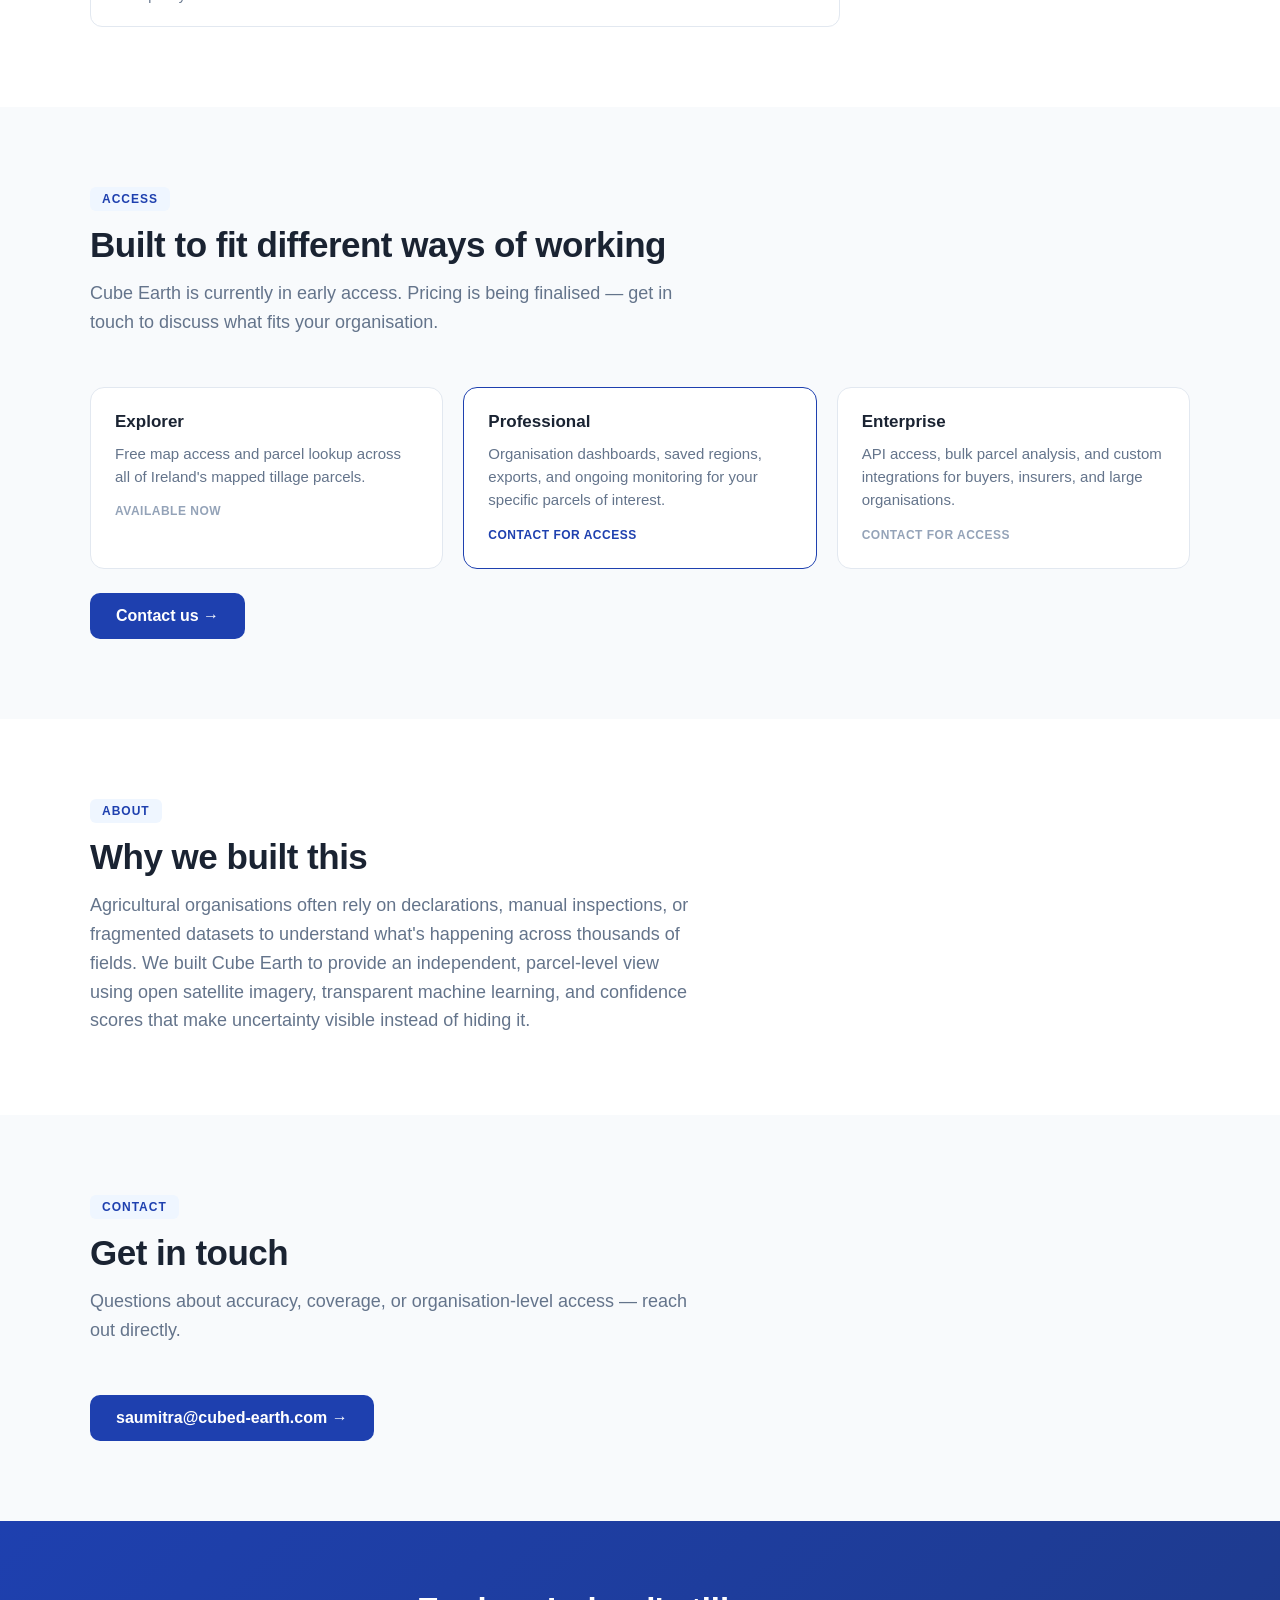
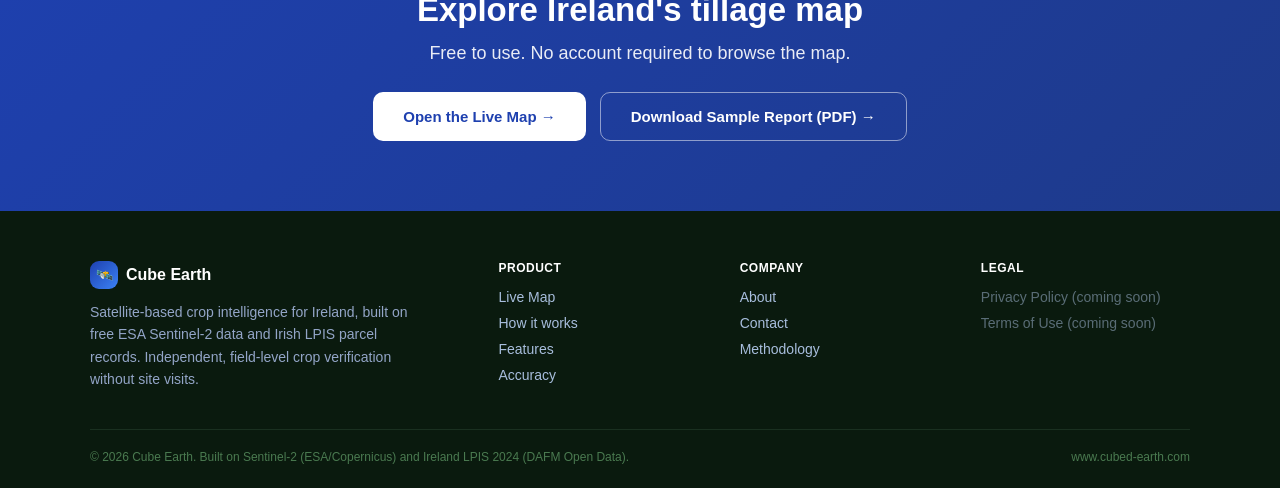
==== commit 1ff9b73d: "Deploy national HLS v1 model: 77.05% balanced accuracy, updated predictions site-wide" ====
--- a/index.html
+++ b/index.html
@@ -40,7 +40,7 @@
       <p style="font-size:17px;font-weight:700;color:#1E40AF;margin-bottom:20px">Monitor every mapped tillage parcel in Ireland from a single interface.</p>
       <div id="hero-stats">
         <div><div class="hstat-num">61,866</div><div class="hstat-label">Parcels mapped</div></div>
-        <div><div class="hstat-num">71.7%</div><div class="hstat-label">Balanced accuracy</div></div>
+        <div><div class="hstat-num">77.05%</div><div class="hstat-label">Balanced accuracy</div></div>
         <div><div class="hstat-num">23.6%</div><div class="hstat-label">Parcels flagged for review</div></div>
       </div>
     </div>
@@ -165,7 +165,7 @@
       <div class="honesty-card honesty-good">
         <h3>✅ What we've validated</h3>
         <ul>
-          <li>71.7% balanced accuracy nationally, tested on held-out data</li>
+          <li>77.05% balanced accuracy nationally, tested on held-out data</li>
           <li>73–75% balanced accuracy in our core Carlow/Kilkenny reference region</li>
           <li>Confidence scores calibrated — 80% shown means ~80% actually correct</li>
           <li>Tested against multiple alternative approaches during development, including SAR fusion and higher-resolution optical imagery. For this project, the optical Sentinel-2 approach delivered the best validation performance</li>
@@ -213,7 +213,7 @@
     <div style="display:grid;gap:14px;max-width:750px">
       <div style="border:1.5px solid #E2E8F0;border-radius:12px;padding:20px">
         <h3 style="font-size:15px;font-weight:700;margin-bottom:8px">How accurate is Cube Earth?</h3>
-        <p style="font-size:14px;color:#64748B;line-height:1.6">71.7% balanced accuracy nationally, rising to 73–75% in our core Carlow/Kilkenny reference region, measured on held-out data not used in training. Confidence scores are calibrated so the displayed percentage reflects real-world reliability.</p>
+        <p style="font-size:14px;color:#64748B;line-height:1.6">77.05% balanced accuracy nationally, rising to 73–75% in our core Carlow/Kilkenny reference region, measured on held-out data not used in training. Confidence scores are calibrated so the displayed percentage reflects real-world reliability.</p>
       </div>
       <div style="border:1.5px solid #E2E8F0;border-radius:12px;padding:20px">
         <h3 style="font-size:15px;font-weight:700;margin-bottom:8px">Can it identify every crop?</h3>
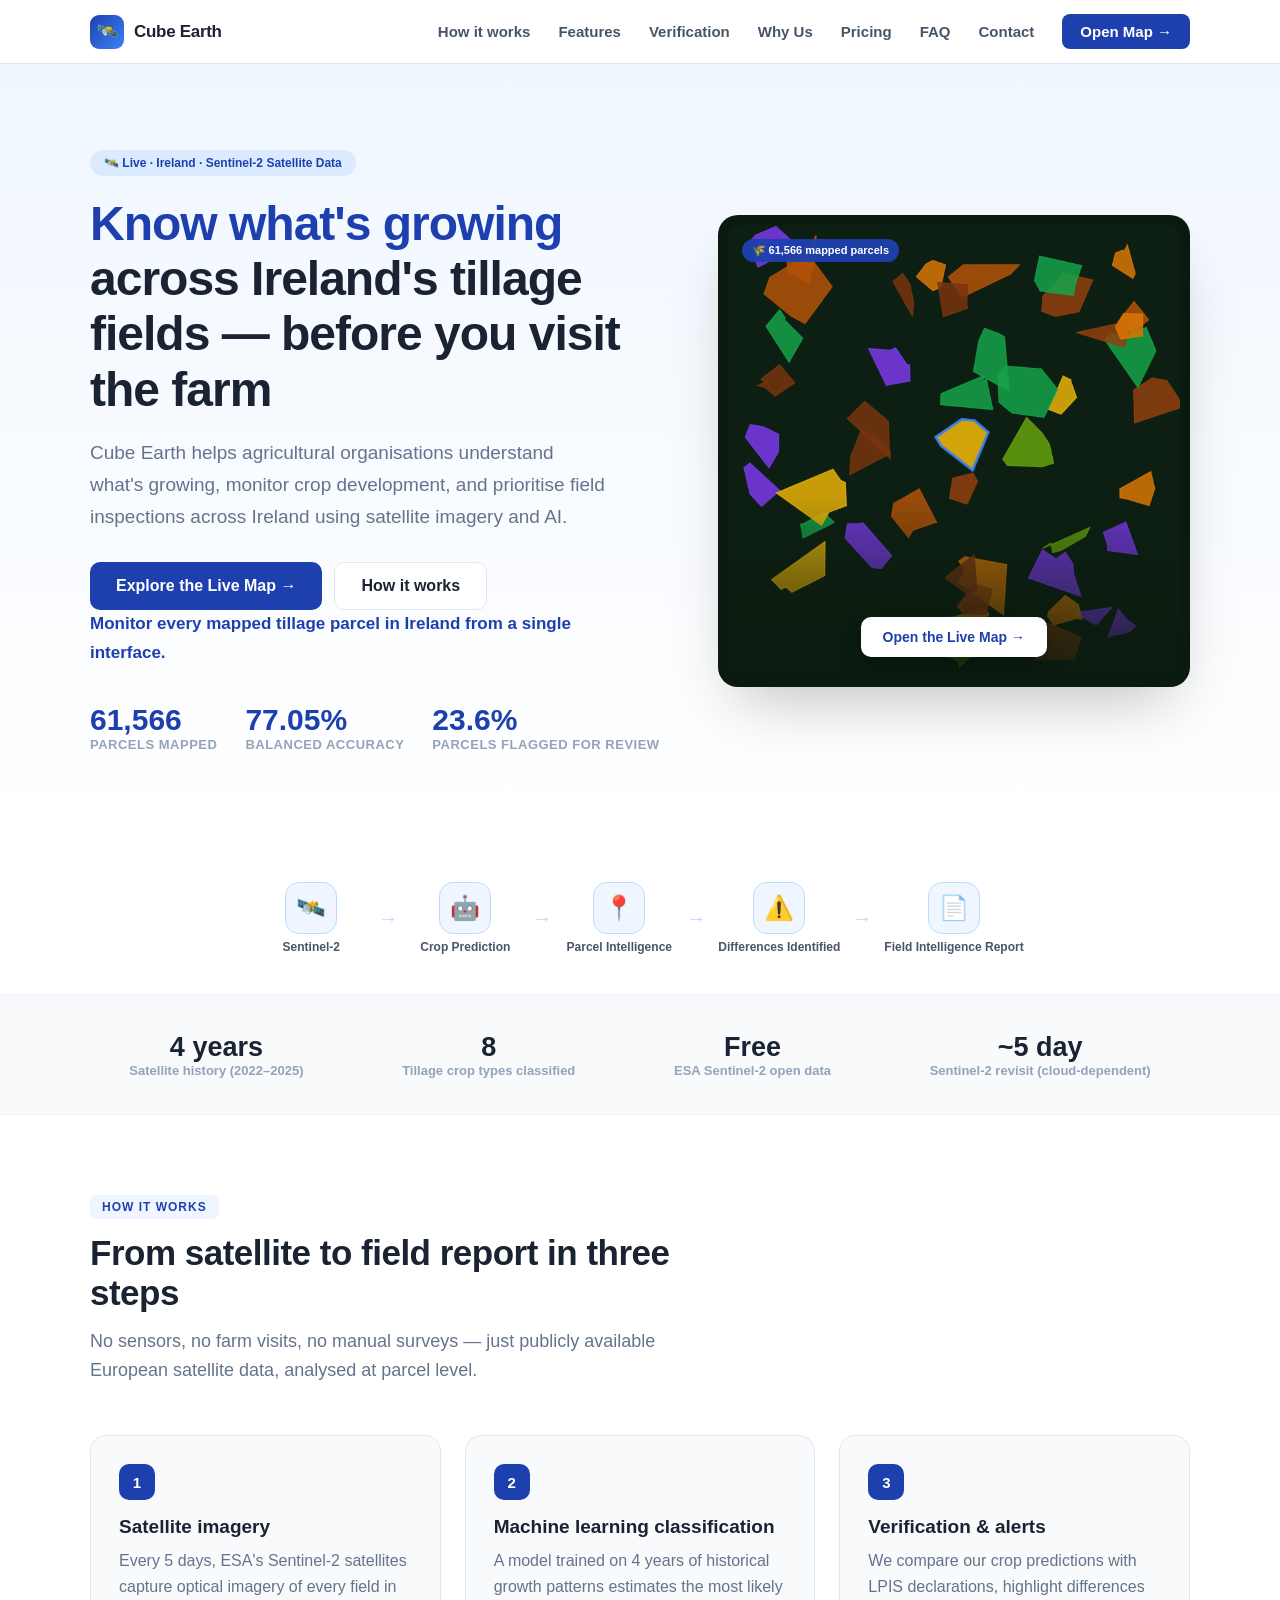
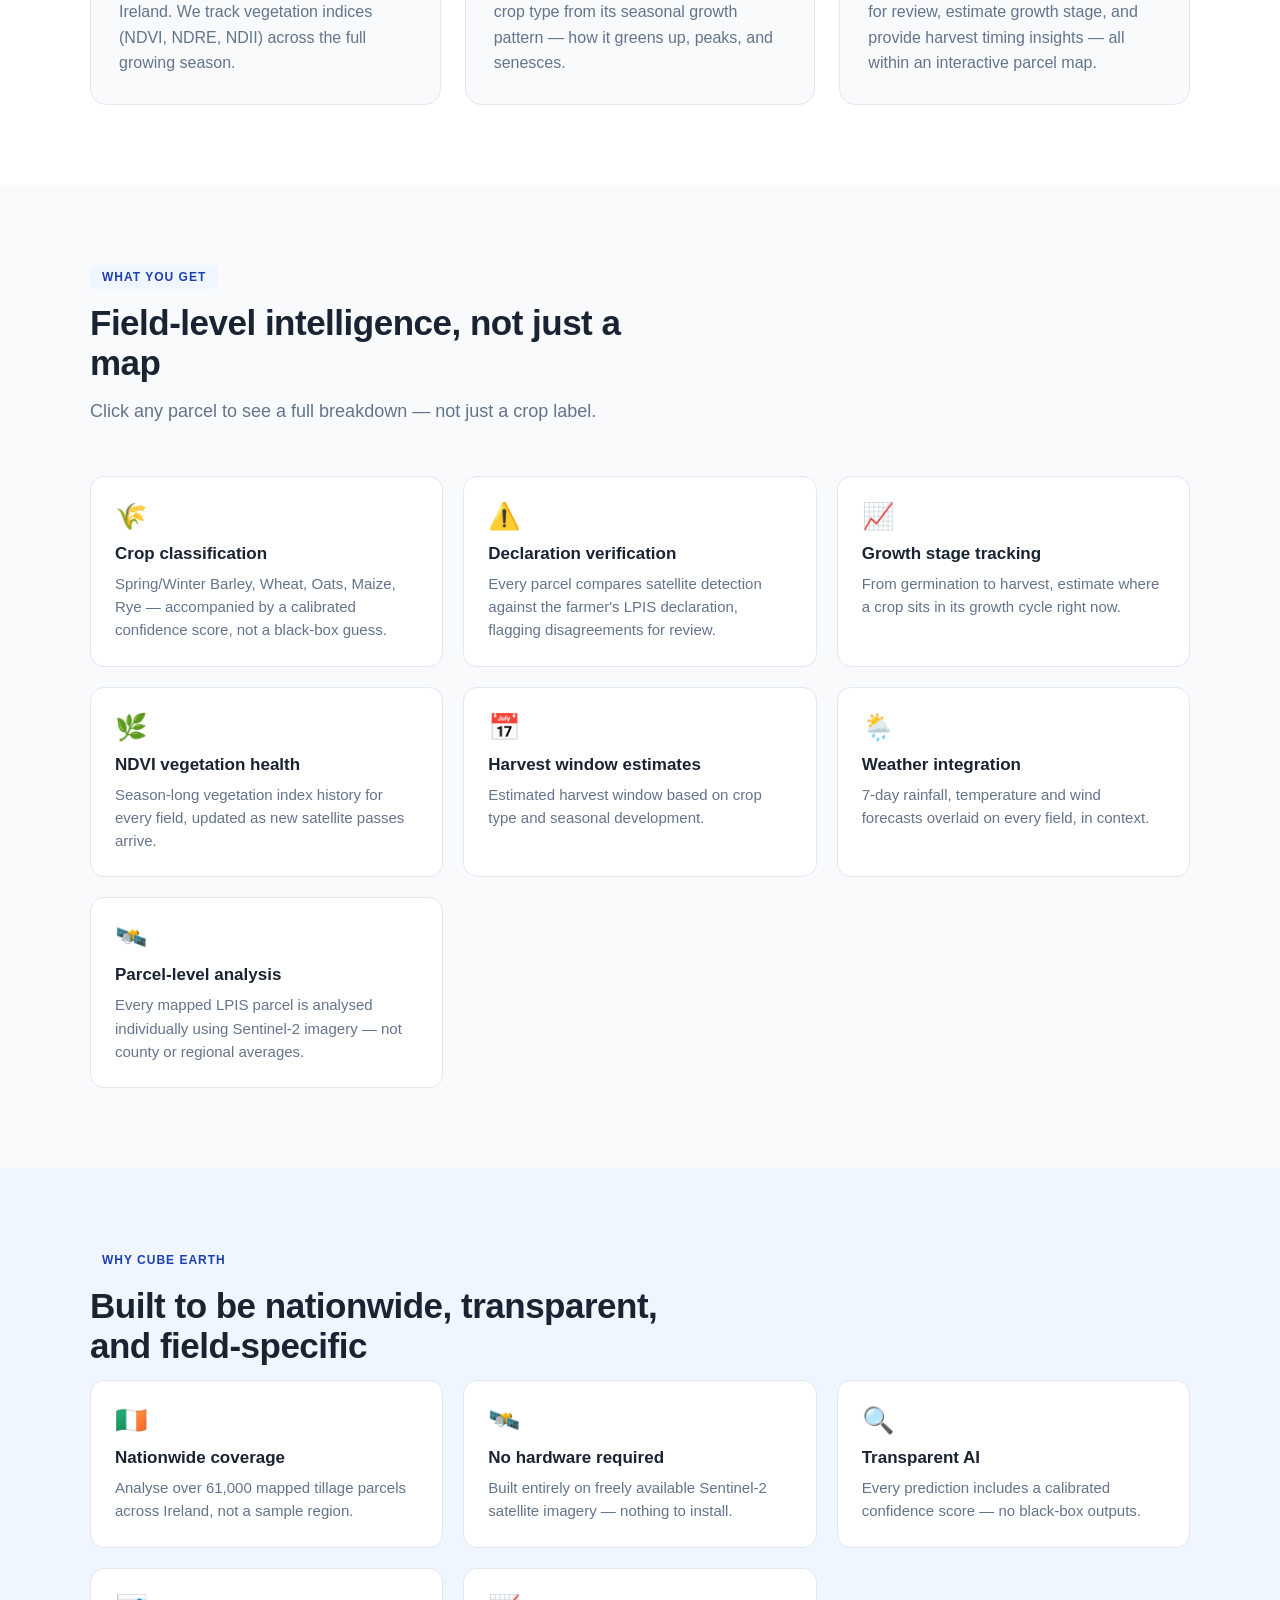
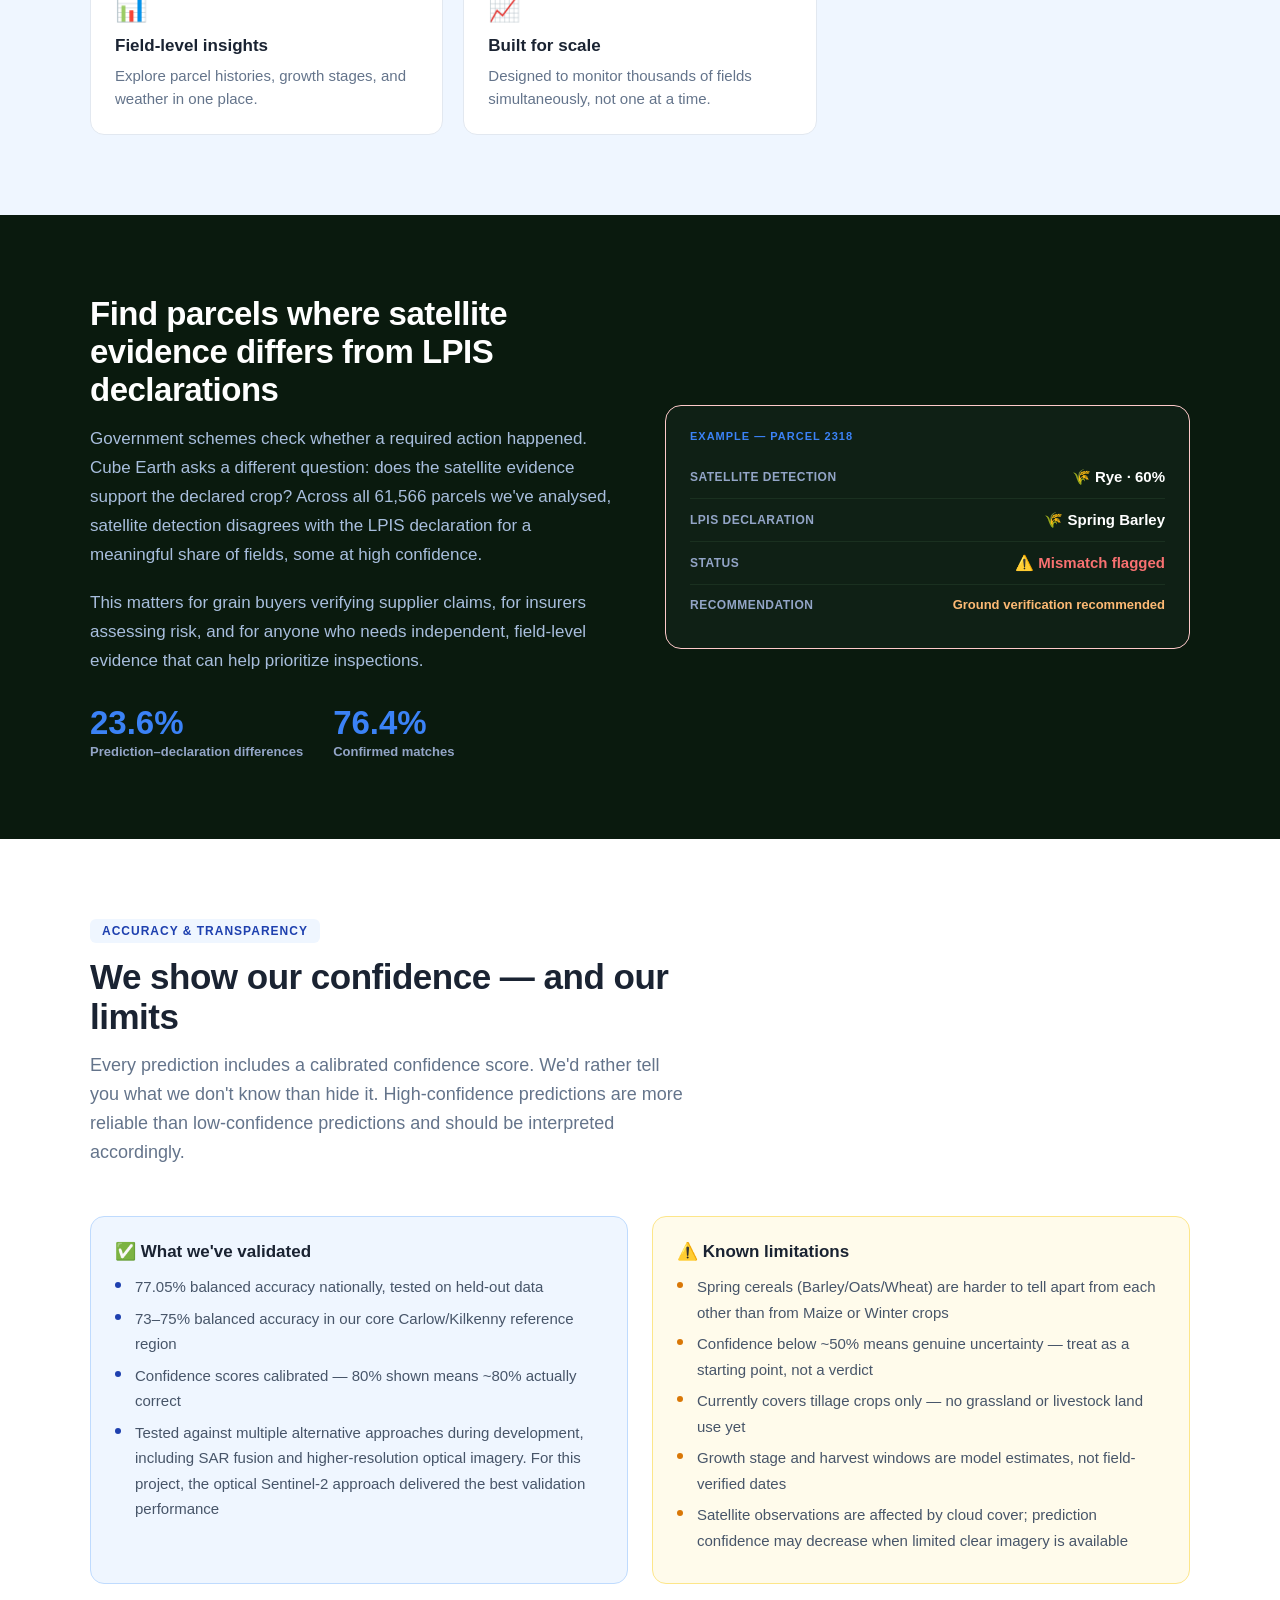
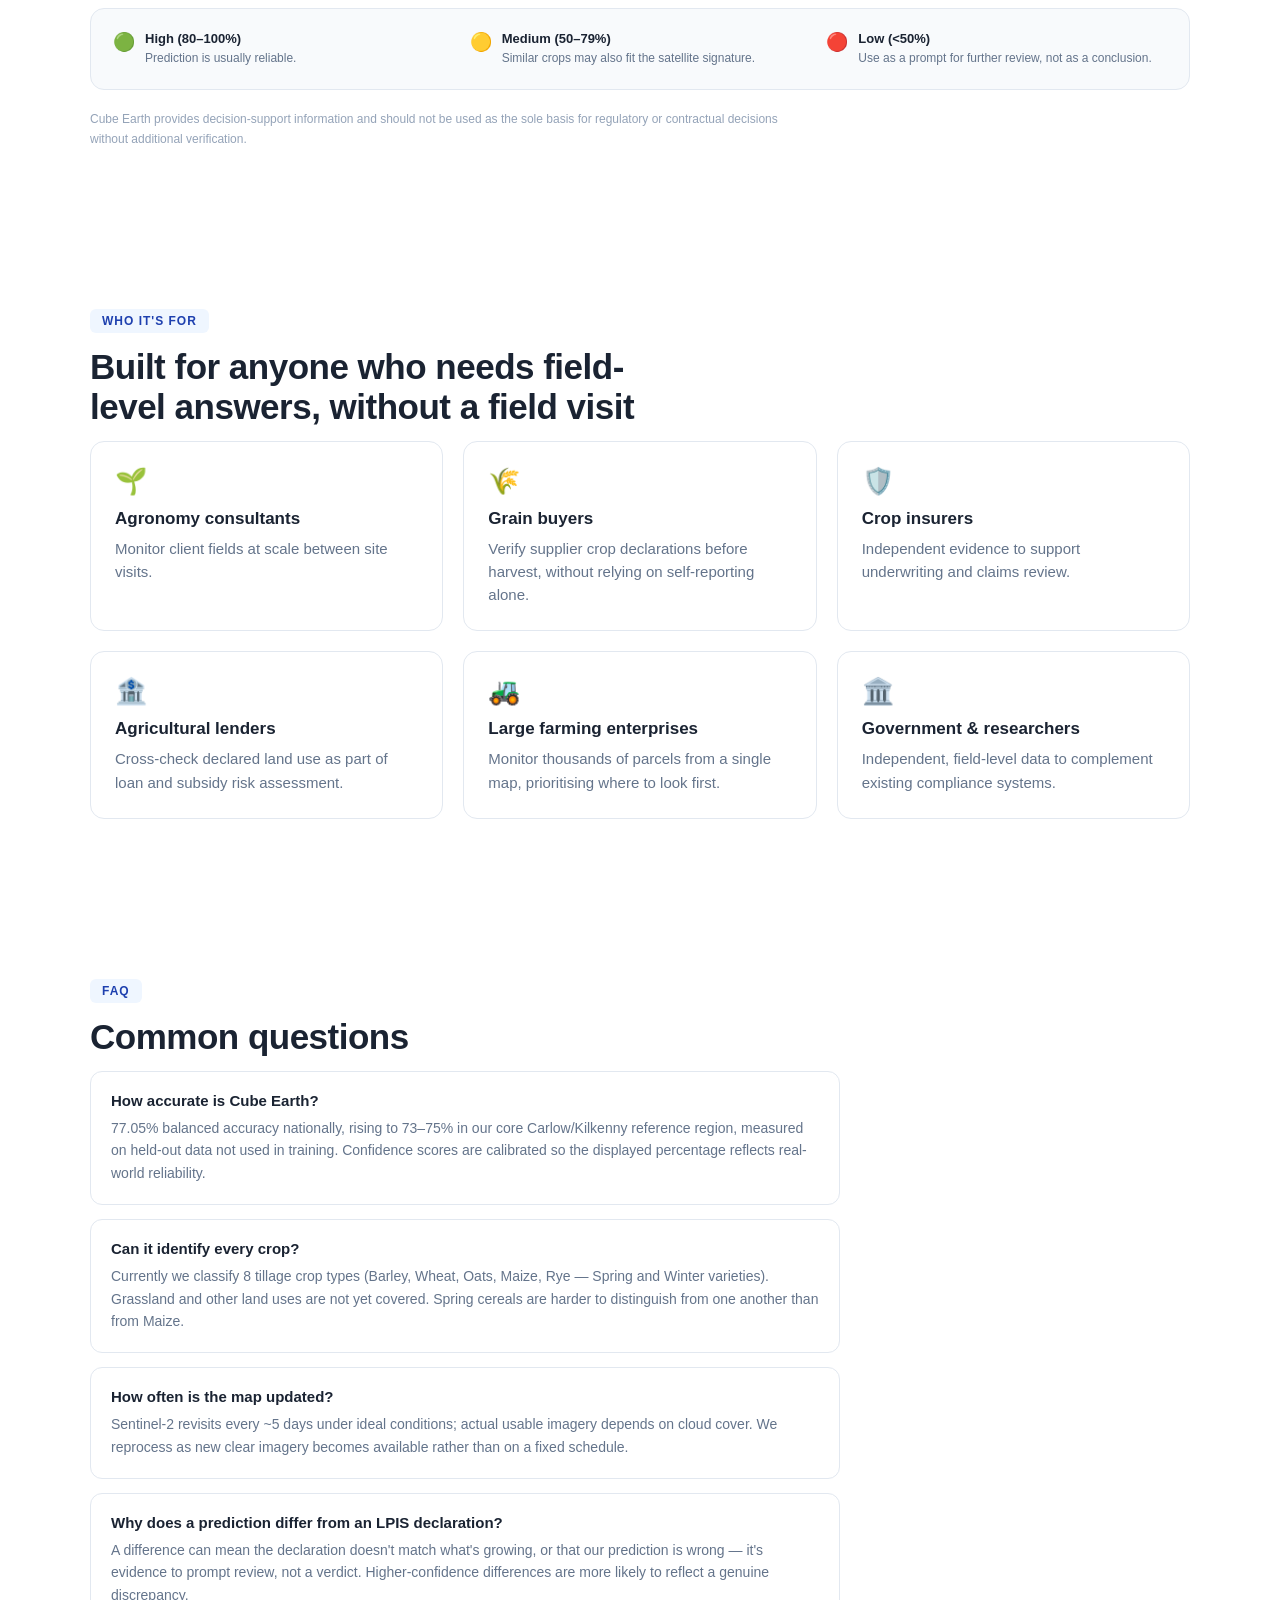
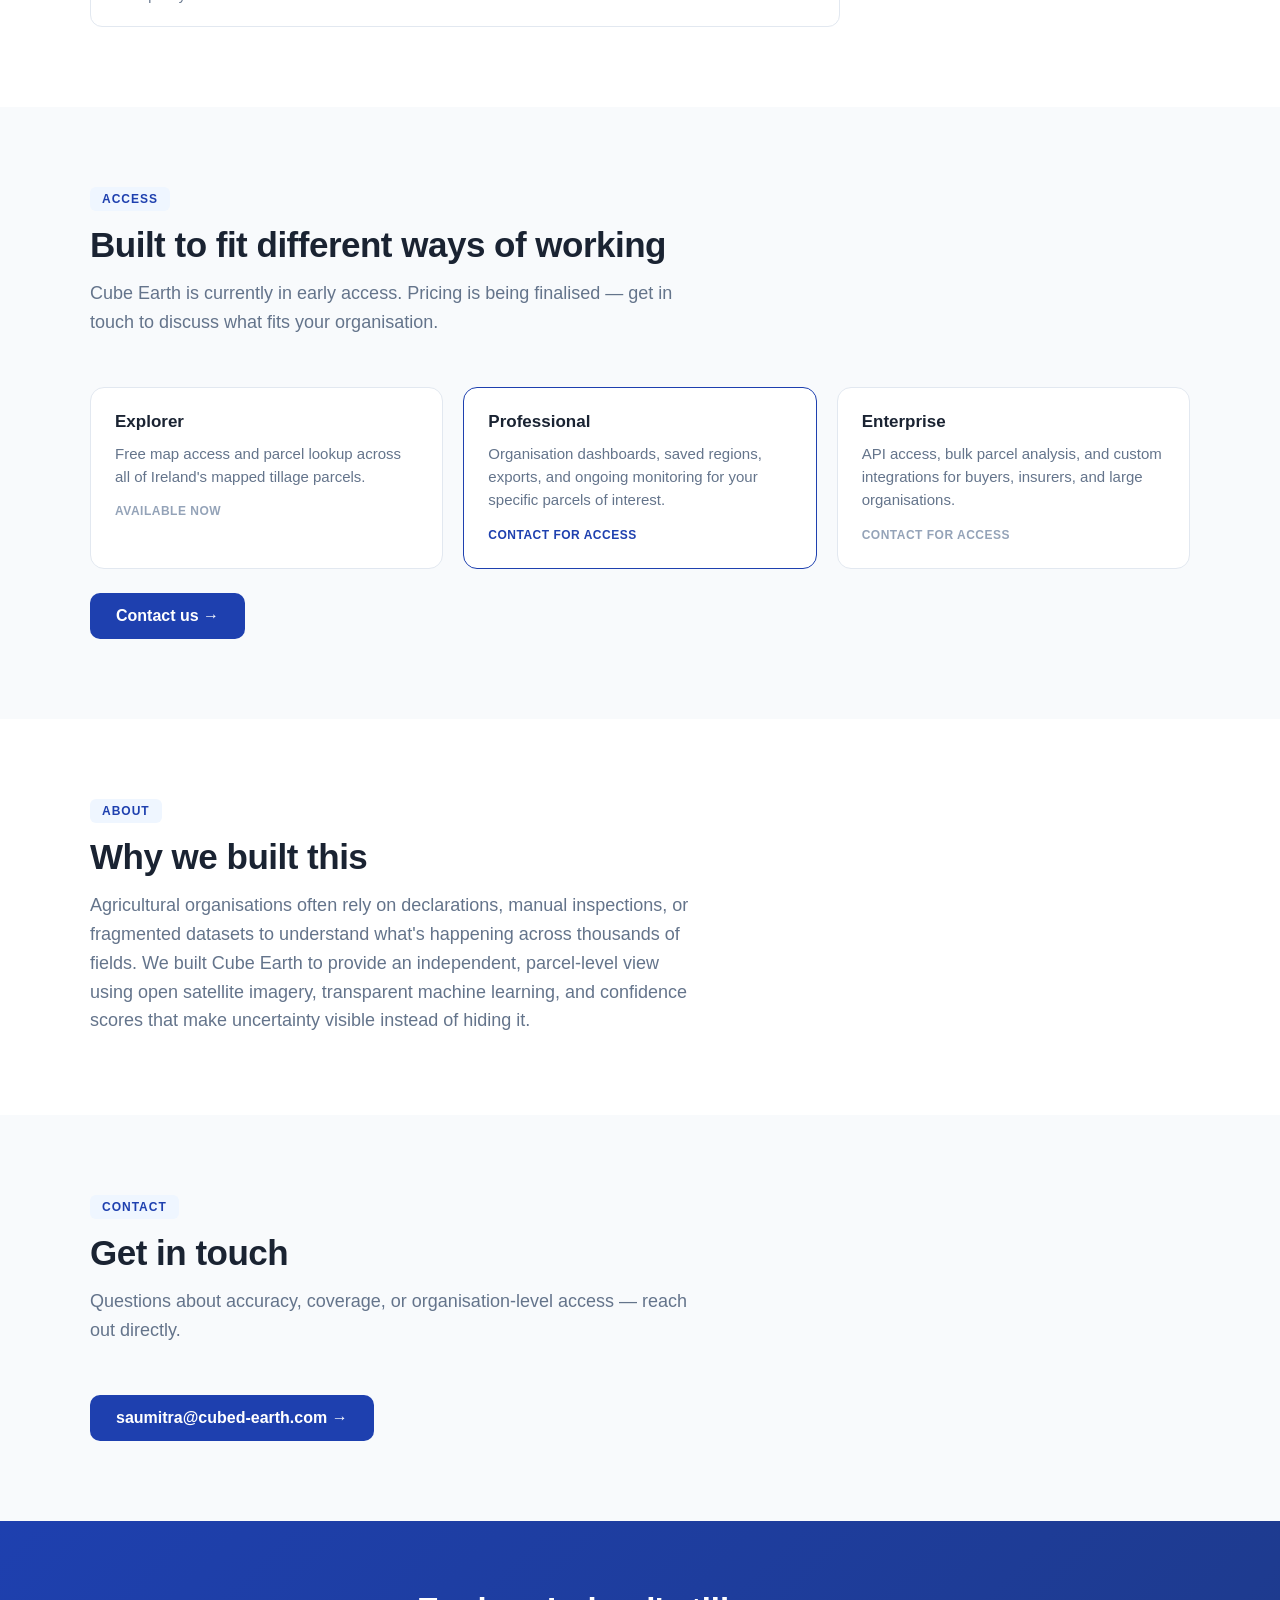
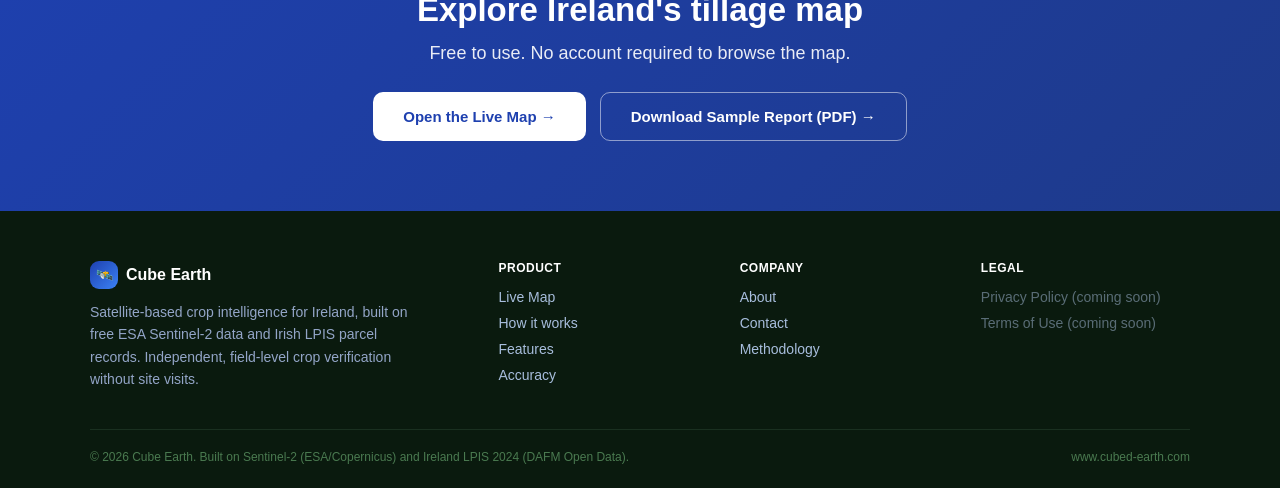
==== commit e7f92e21: "Fix parcel count consistency: 61,866 -> 61,566 to match actual HLS v1 predictions" ====
--- a/index.html
+++ b/index.html
@@ -39,14 +39,14 @@
       </div>
       <p style="font-size:17px;font-weight:700;color:#1E40AF;margin-bottom:20px">Monitor every mapped tillage parcel in Ireland from a single interface.</p>
       <div id="hero-stats">
-        <div><div class="hstat-num">61,866</div><div class="hstat-label">Parcels mapped</div></div>
+        <div><div class="hstat-num">61,566</div><div class="hstat-label">Parcels mapped</div></div>
         <div><div class="hstat-num">77.05%</div><div class="hstat-label">Balanced accuracy</div></div>
         <div><div class="hstat-num">23.6%</div><div class="hstat-label">Parcels flagged for review</div></div>
       </div>
     </div>
     <div id="hero-visual">
       <div id="hero-map-live">
-        <div id="hero-live-badge">🌾 61,866 mapped parcels</div>
+        <div id="hero-live-badge">🌾 61,566 mapped parcels</div>
         <img src="assets/images/hero-map.png" alt="Cube Earth parcel map, illustrative" style="width:100%;height:100%;object-fit:cover;display:block">
         <div id="hero-live-overlay" onclick="window.location.href='cube-earth-live.html'">
           <div id="hero-live-cta">Open the Live Map →</div>
@@ -139,7 +139,7 @@
   <div id="mismatch-inner">
     <div>
       <h2>Find parcels where satellite evidence differs from LPIS declarations</h2>
-      <p>Government schemes check whether a required action happened. Cube Earth asks a different question: does the satellite evidence support the declared crop? Across all 61,866 parcels we've analysed, satellite detection disagrees with the LPIS declaration for a meaningful share of fields, some at high confidence.</p>
+      <p>Government schemes check whether a required action happened. Cube Earth asks a different question: does the satellite evidence support the declared crop? Across all 61,566 parcels we've analysed, satellite detection disagrees with the LPIS declaration for a meaningful share of fields, some at high confidence.</p>
       <p>This matters for grain buyers verifying supplier claims, for insurers assessing risk, and for anyone who needs independent, field-level evidence that can help prioritize inspections.</p>
       <div class="mismatch-stat">
         <div><div class="mstat-num">23.6%</div><div class="mstat-label">Prediction–declaration differences</div></div>
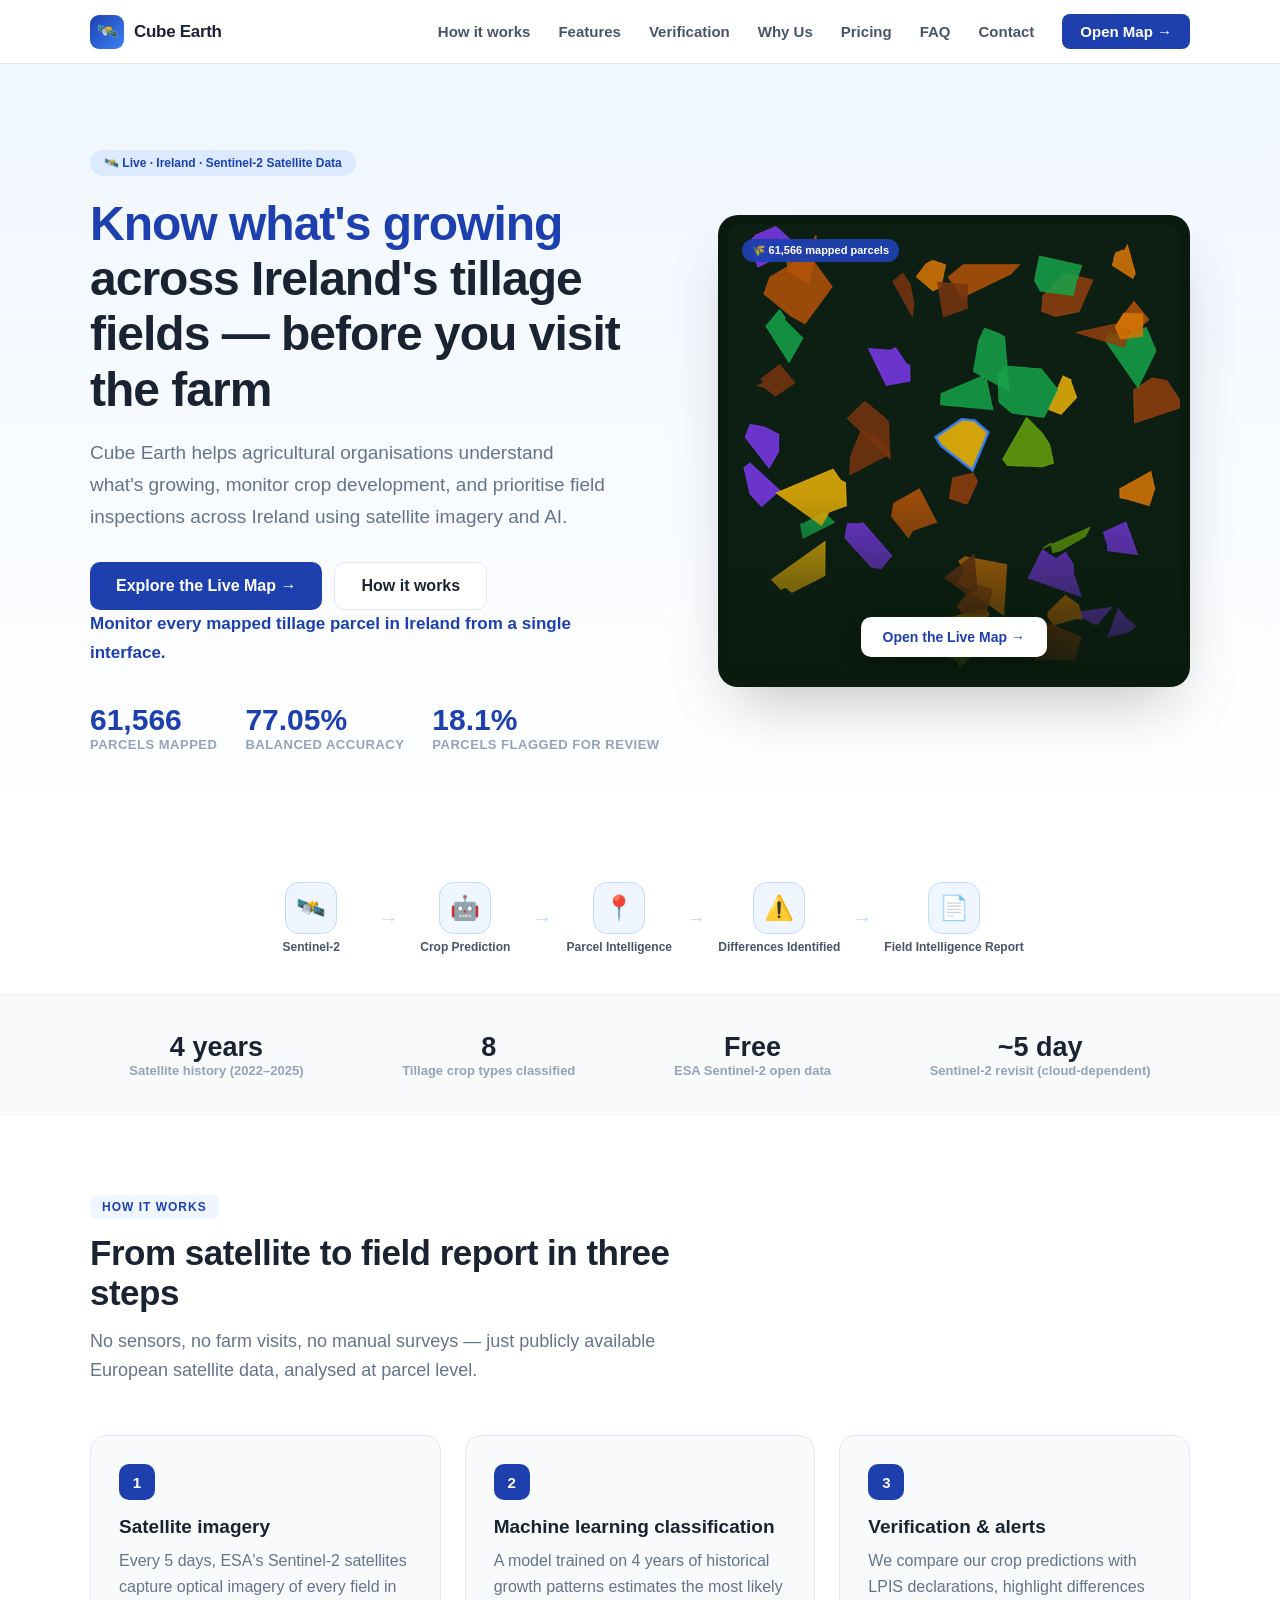
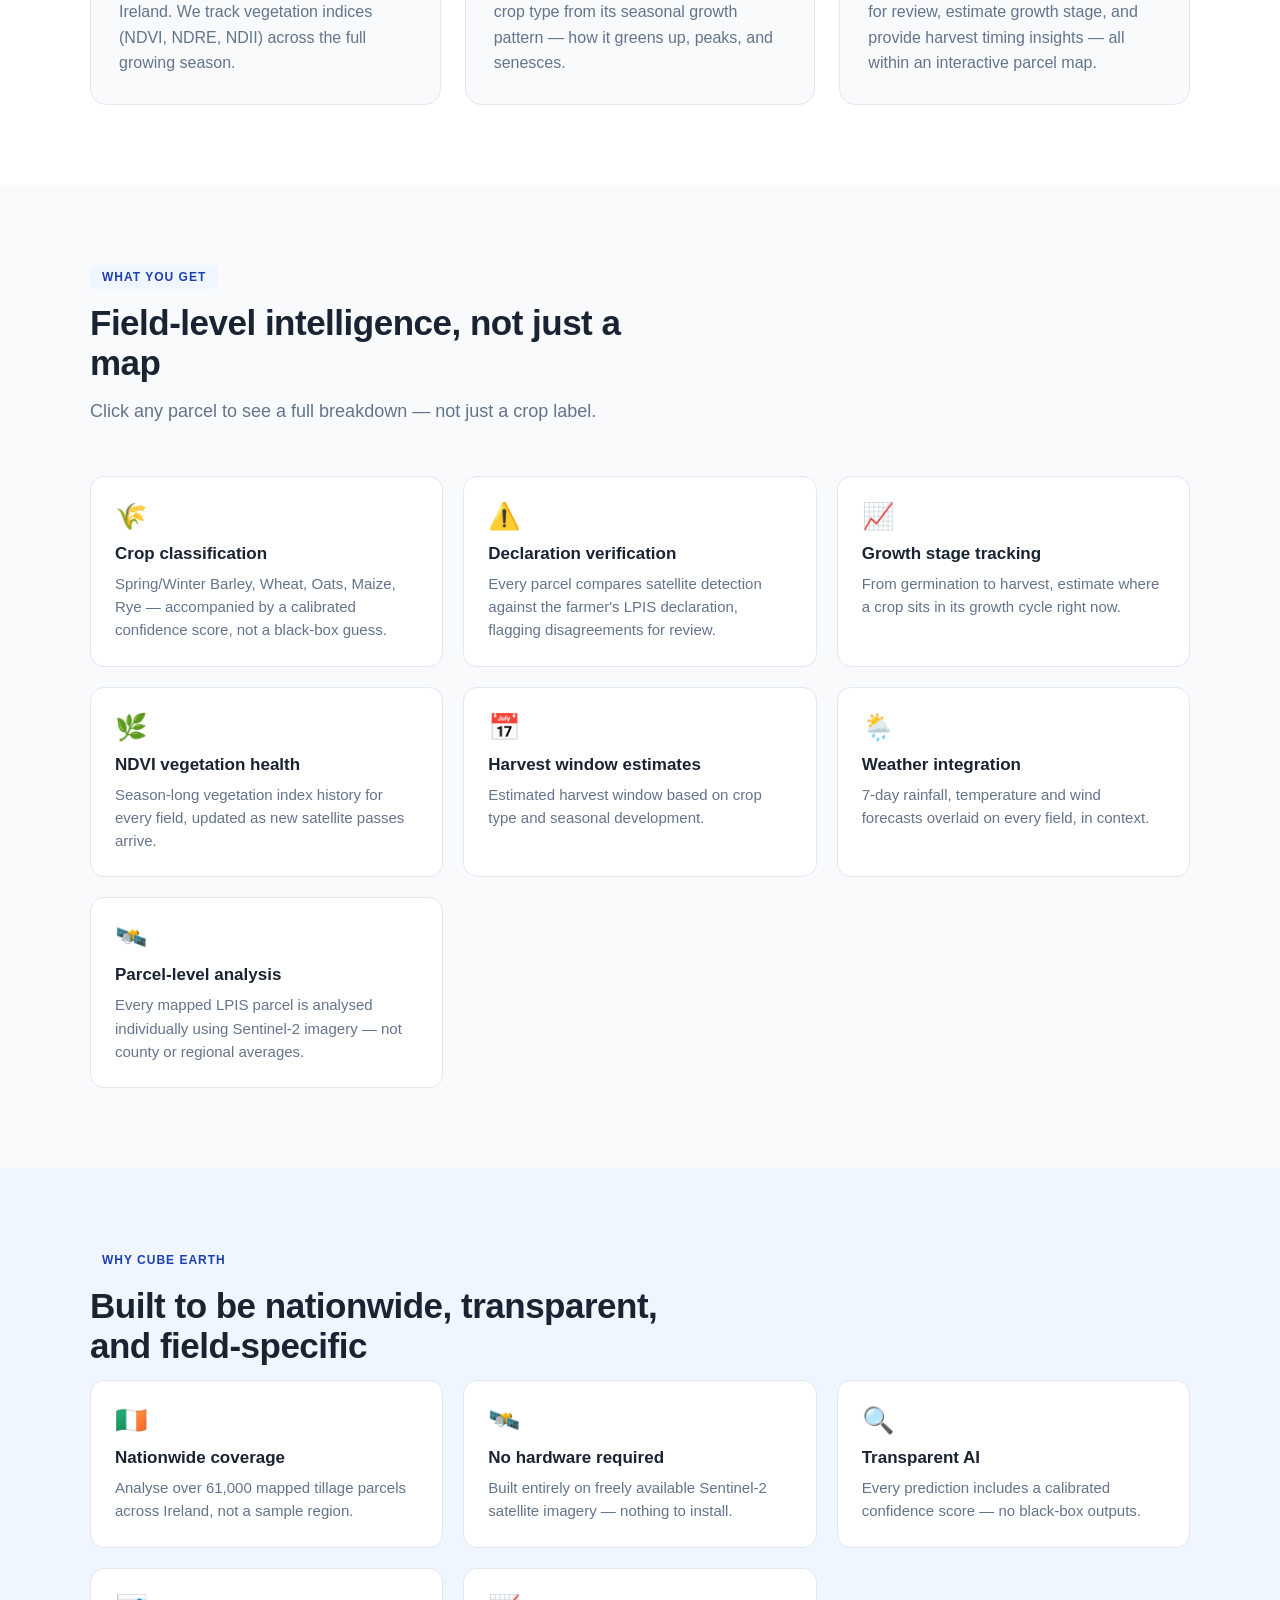
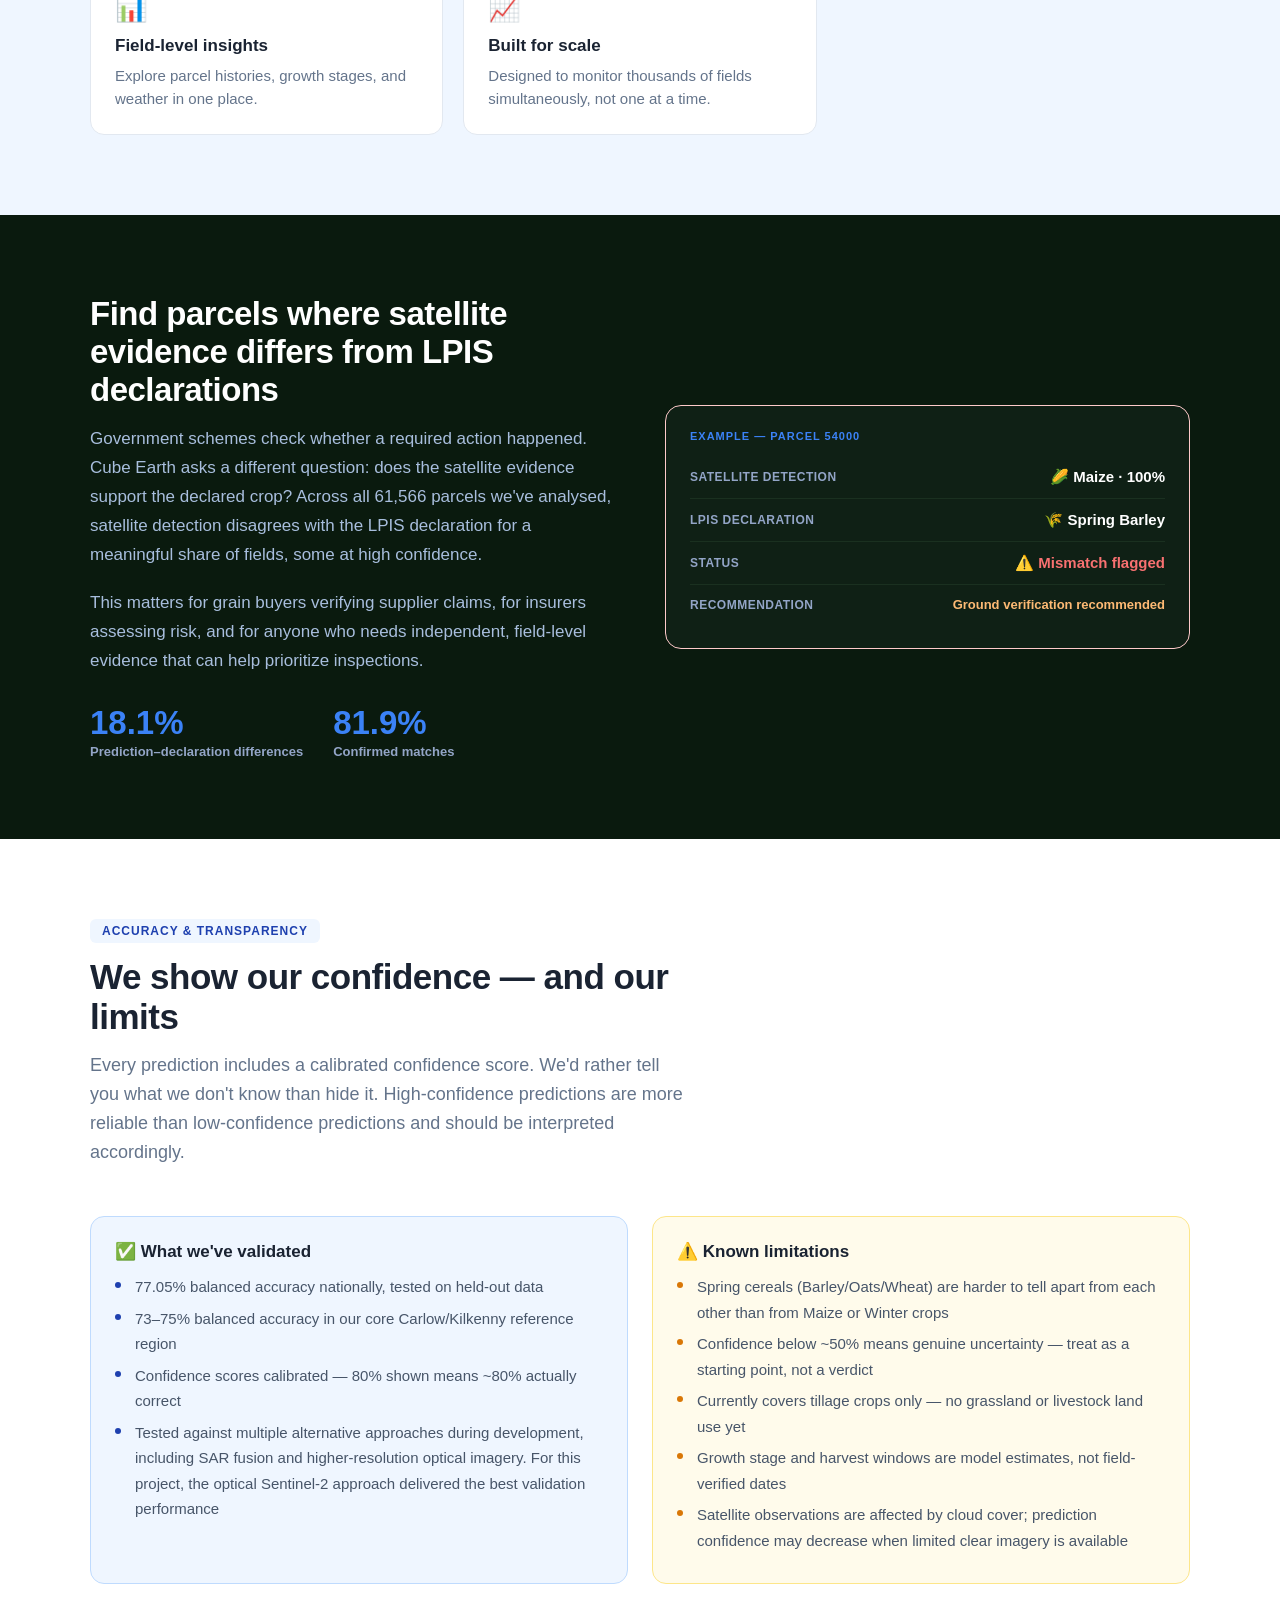
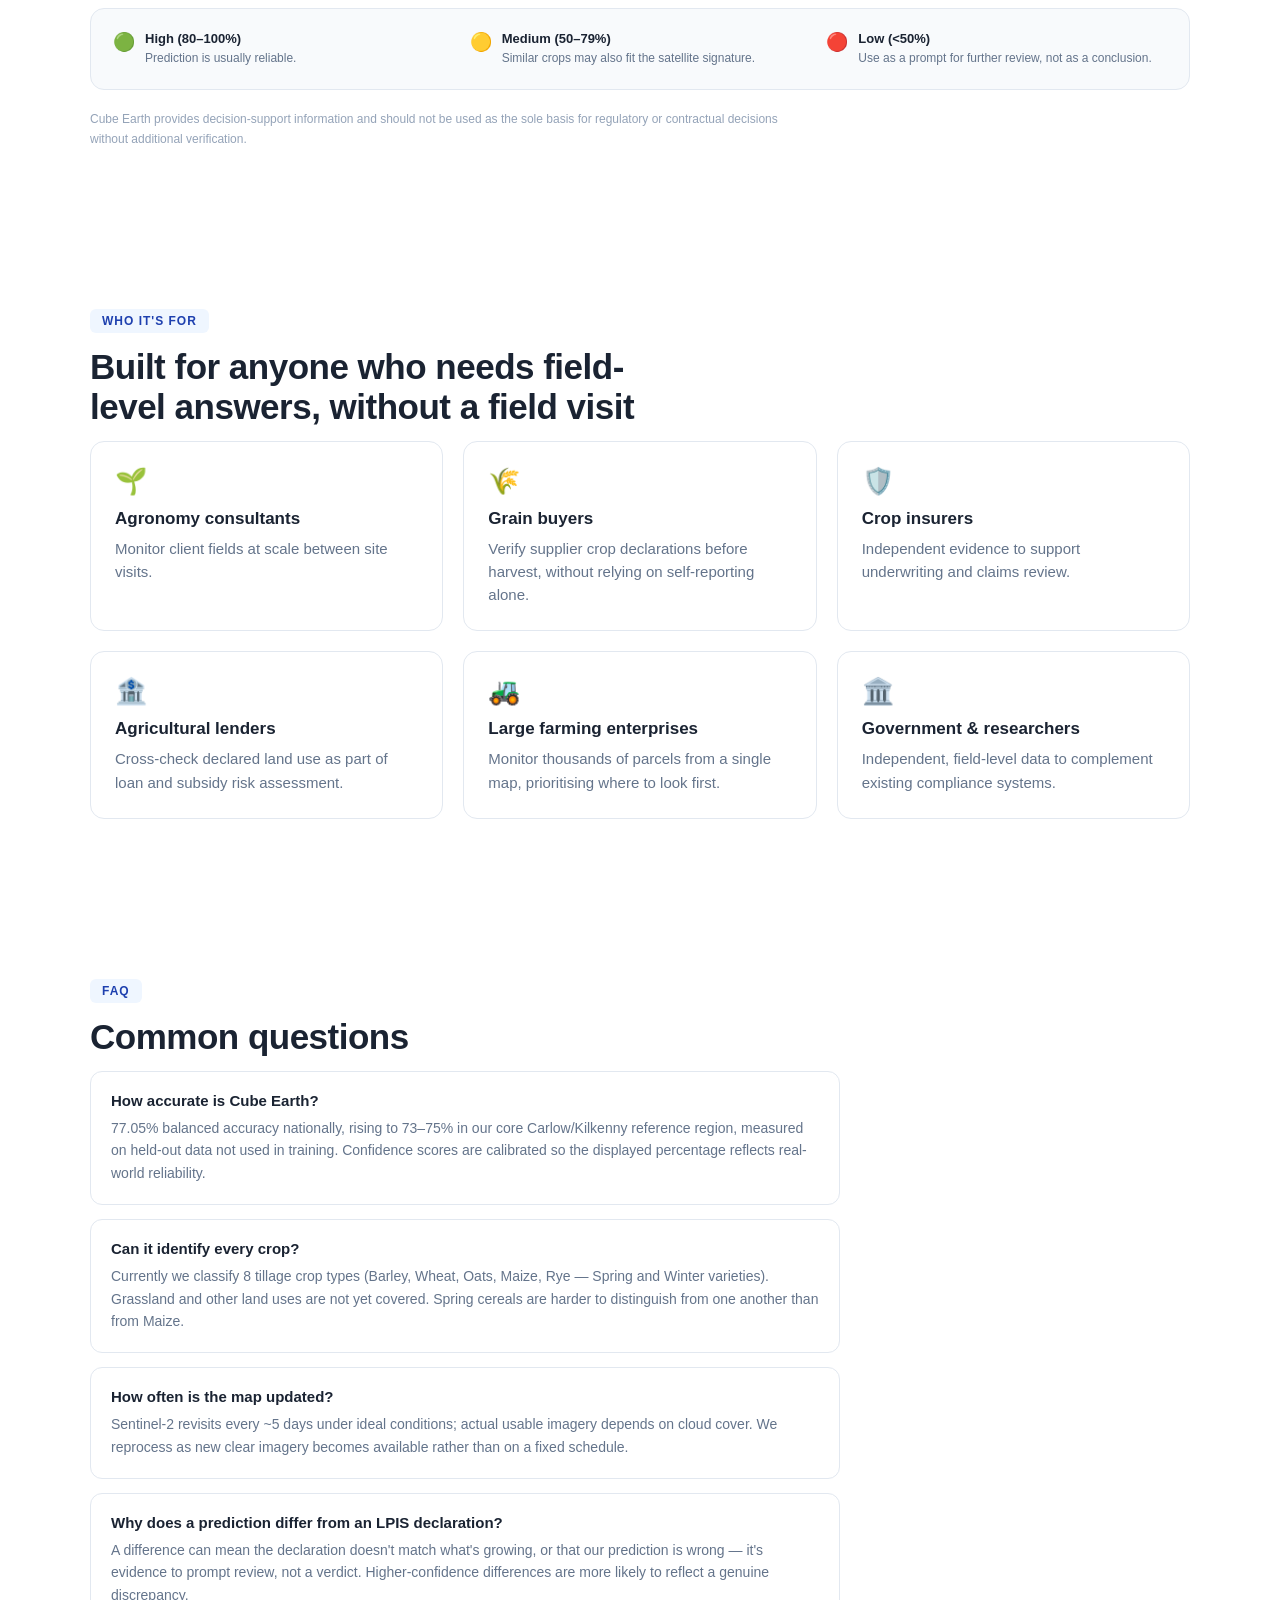
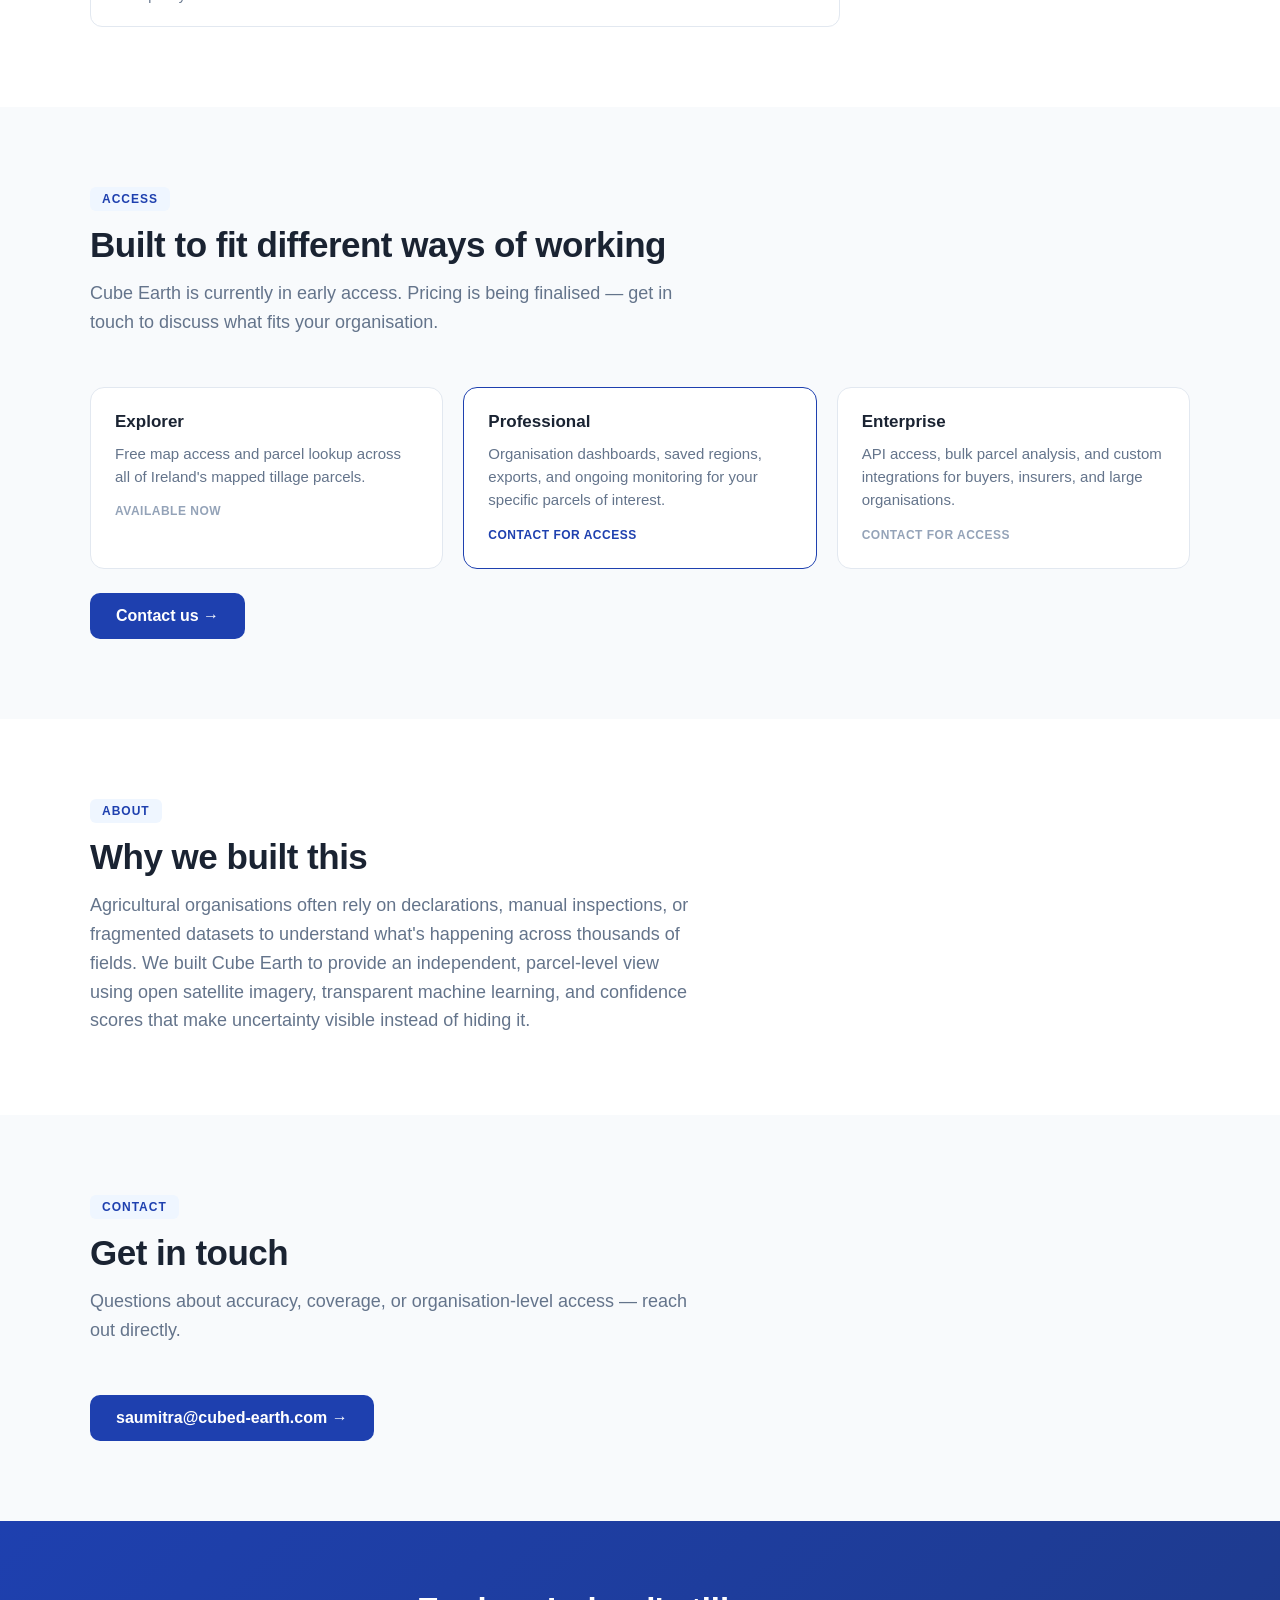
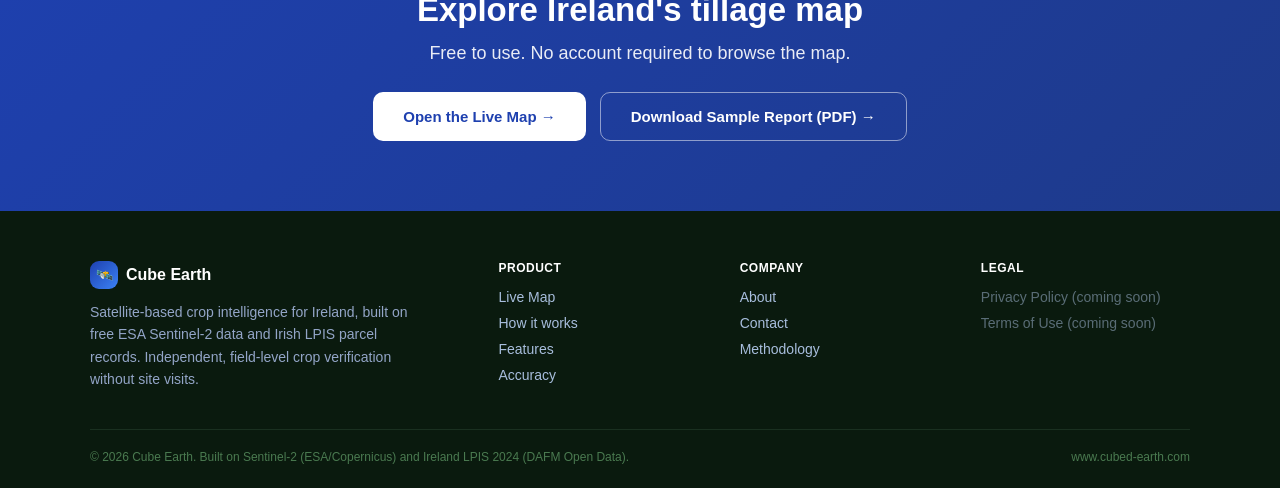
==== commit fd5ebbe3: "Fix stale mismatch stats (23.6%->18.1%) and replace outdated Parcel 2318 example with verified curre" ====
--- a/index.html
+++ b/index.html
@@ -41,7 +41,7 @@
       <div id="hero-stats">
         <div><div class="hstat-num">61,566</div><div class="hstat-label">Parcels mapped</div></div>
         <div><div class="hstat-num">77.05%</div><div class="hstat-label">Balanced accuracy</div></div>
-        <div><div class="hstat-num">23.6%</div><div class="hstat-label">Parcels flagged for review</div></div>
+        <div><div class="hstat-num">18.1%</div><div class="hstat-label">Parcels flagged for review</div></div>
       </div>
     </div>
     <div id="hero-visual">
@@ -142,13 +142,13 @@
       <p>Government schemes check whether a required action happened. Cube Earth asks a different question: does the satellite evidence support the declared crop? Across all 61,566 parcels we've analysed, satellite detection disagrees with the LPIS declaration for a meaningful share of fields, some at high confidence.</p>
       <p>This matters for grain buyers verifying supplier claims, for insurers assessing risk, and for anyone who needs independent, field-level evidence that can help prioritize inspections.</p>
       <div class="mismatch-stat">
-        <div><div class="mstat-num">23.6%</div><div class="mstat-label">Prediction–declaration differences</div></div>
-        <div><div class="mstat-num">76.4%</div><div class="mstat-label">Confirmed matches</div></div>
+        <div><div class="mstat-num">18.1%</div><div class="mstat-label">Prediction–declaration differences</div></div>
+        <div><div class="mstat-num">81.9%</div><div class="mstat-label">Confirmed matches</div></div>
       </div>
     </div>
     <div id="mismatch-card">
-      <div style="font-size:11px;color:#3B82F6;text-transform:uppercase;letter-spacing:1px;margin-bottom:14px;font-weight:700">Example — Parcel 2318</div>
-      <div class="mm-row"><span class="mm-label">Satellite Detection</span><span class="mm-val" style="color:#fff">🌾 Rye · 60%</span></div>
+      <div style="font-size:11px;color:#3B82F6;text-transform:uppercase;letter-spacing:1px;margin-bottom:14px;font-weight:700">Example — Parcel 54000</div>
+      <div class="mm-row"><span class="mm-label">Satellite Detection</span><span class="mm-val" style="color:#fff">🌽 Maize · 100%</span></div>
       <div class="mm-row"><span class="mm-label">LPIS Declaration</span><span class="mm-val" style="color:#fff">🌾 Spring Barley</span></div>
       <div class="mm-row"><span class="mm-label">Status</span><span class="mm-val" style="color:#F87171">⚠️ Mismatch flagged</span></div>
       <div class="mm-row"><span class="mm-label">Recommendation</span><span class="mm-val" style="color:#FDBA74;font-size:13px">Ground verification recommended</span></div>
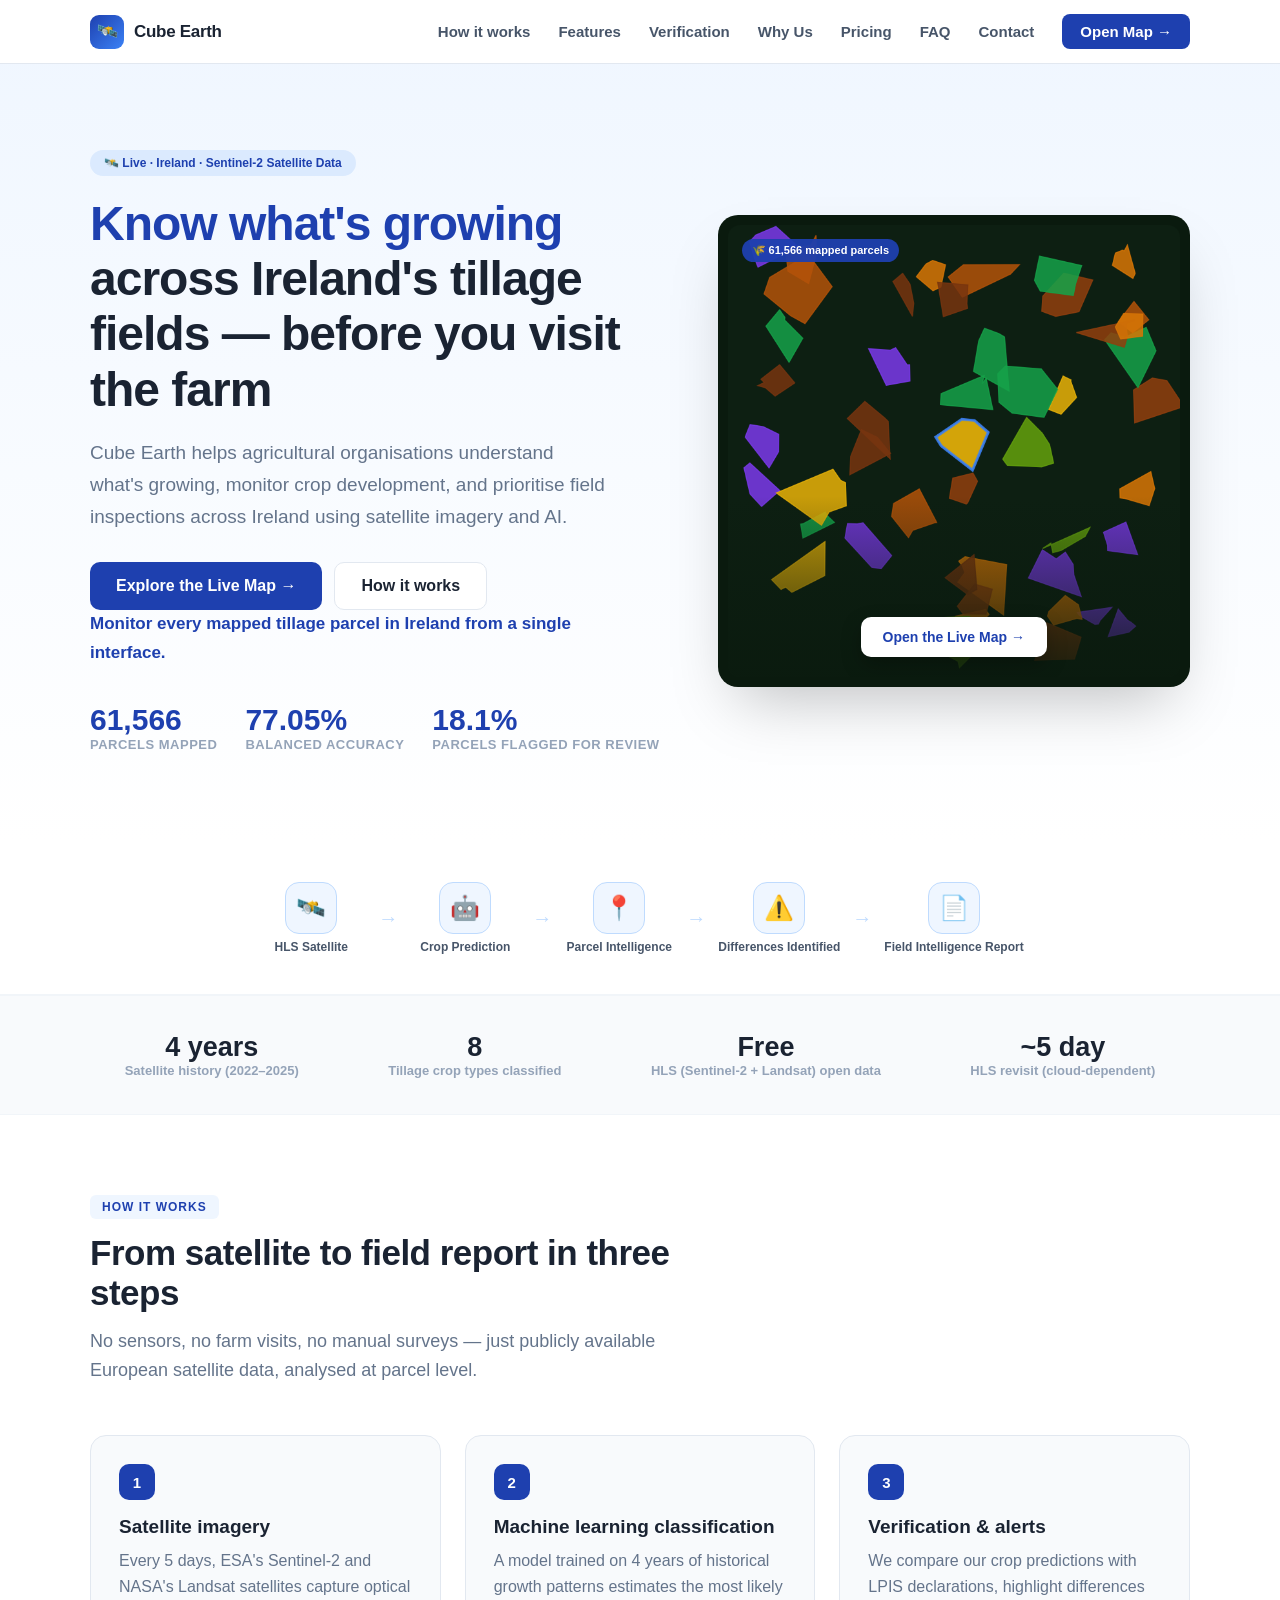
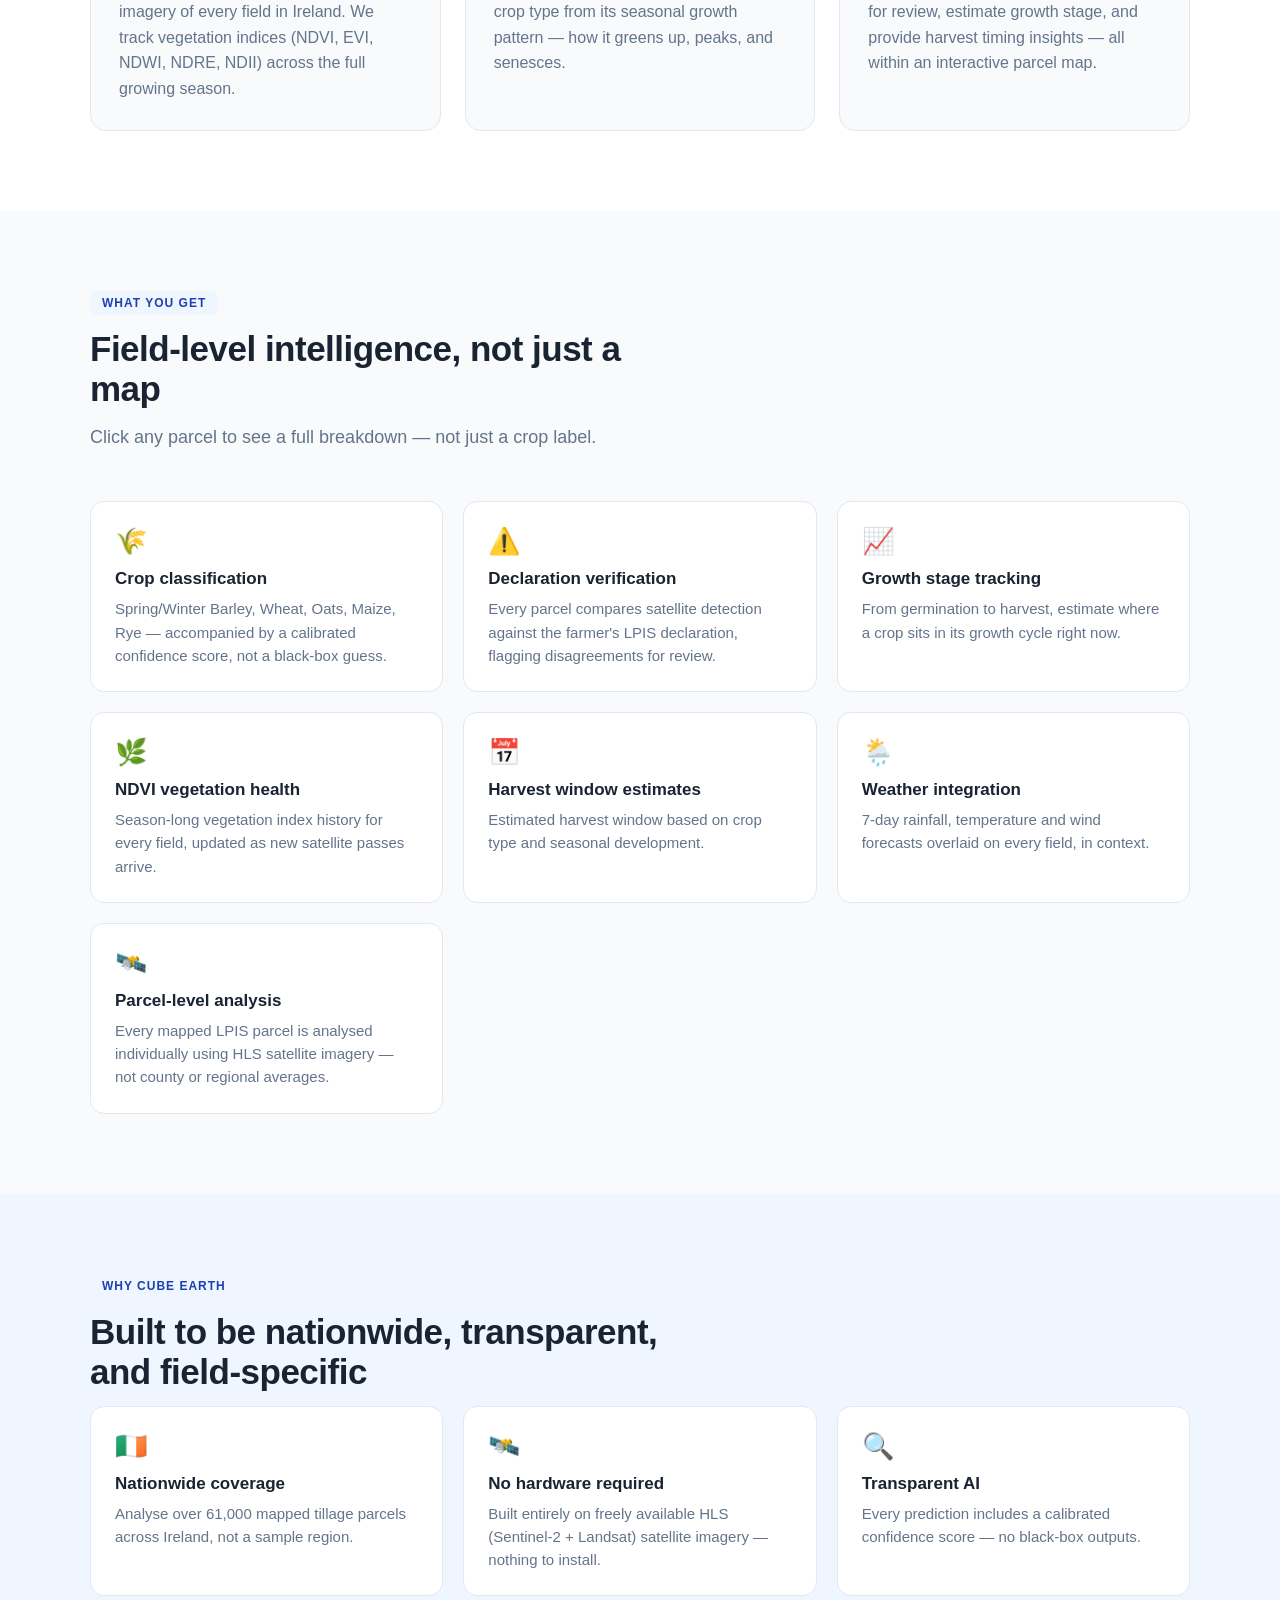
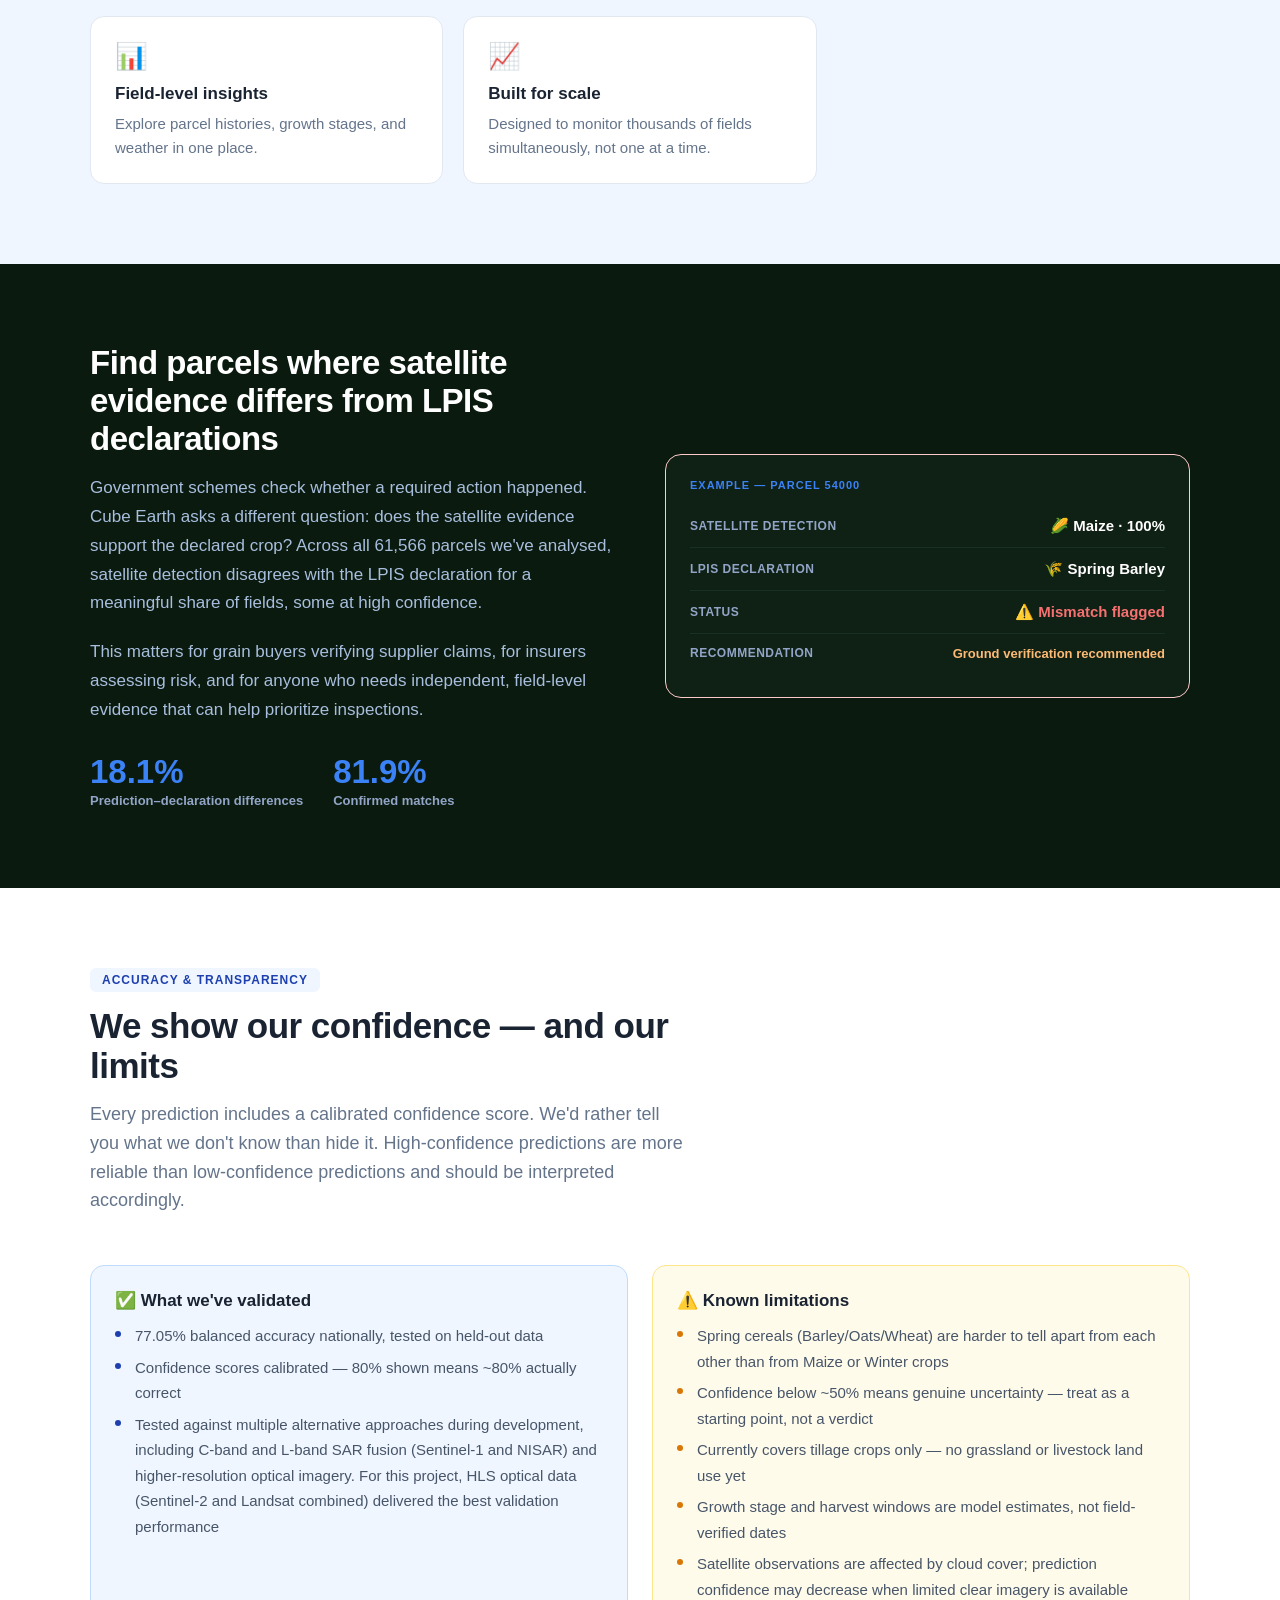
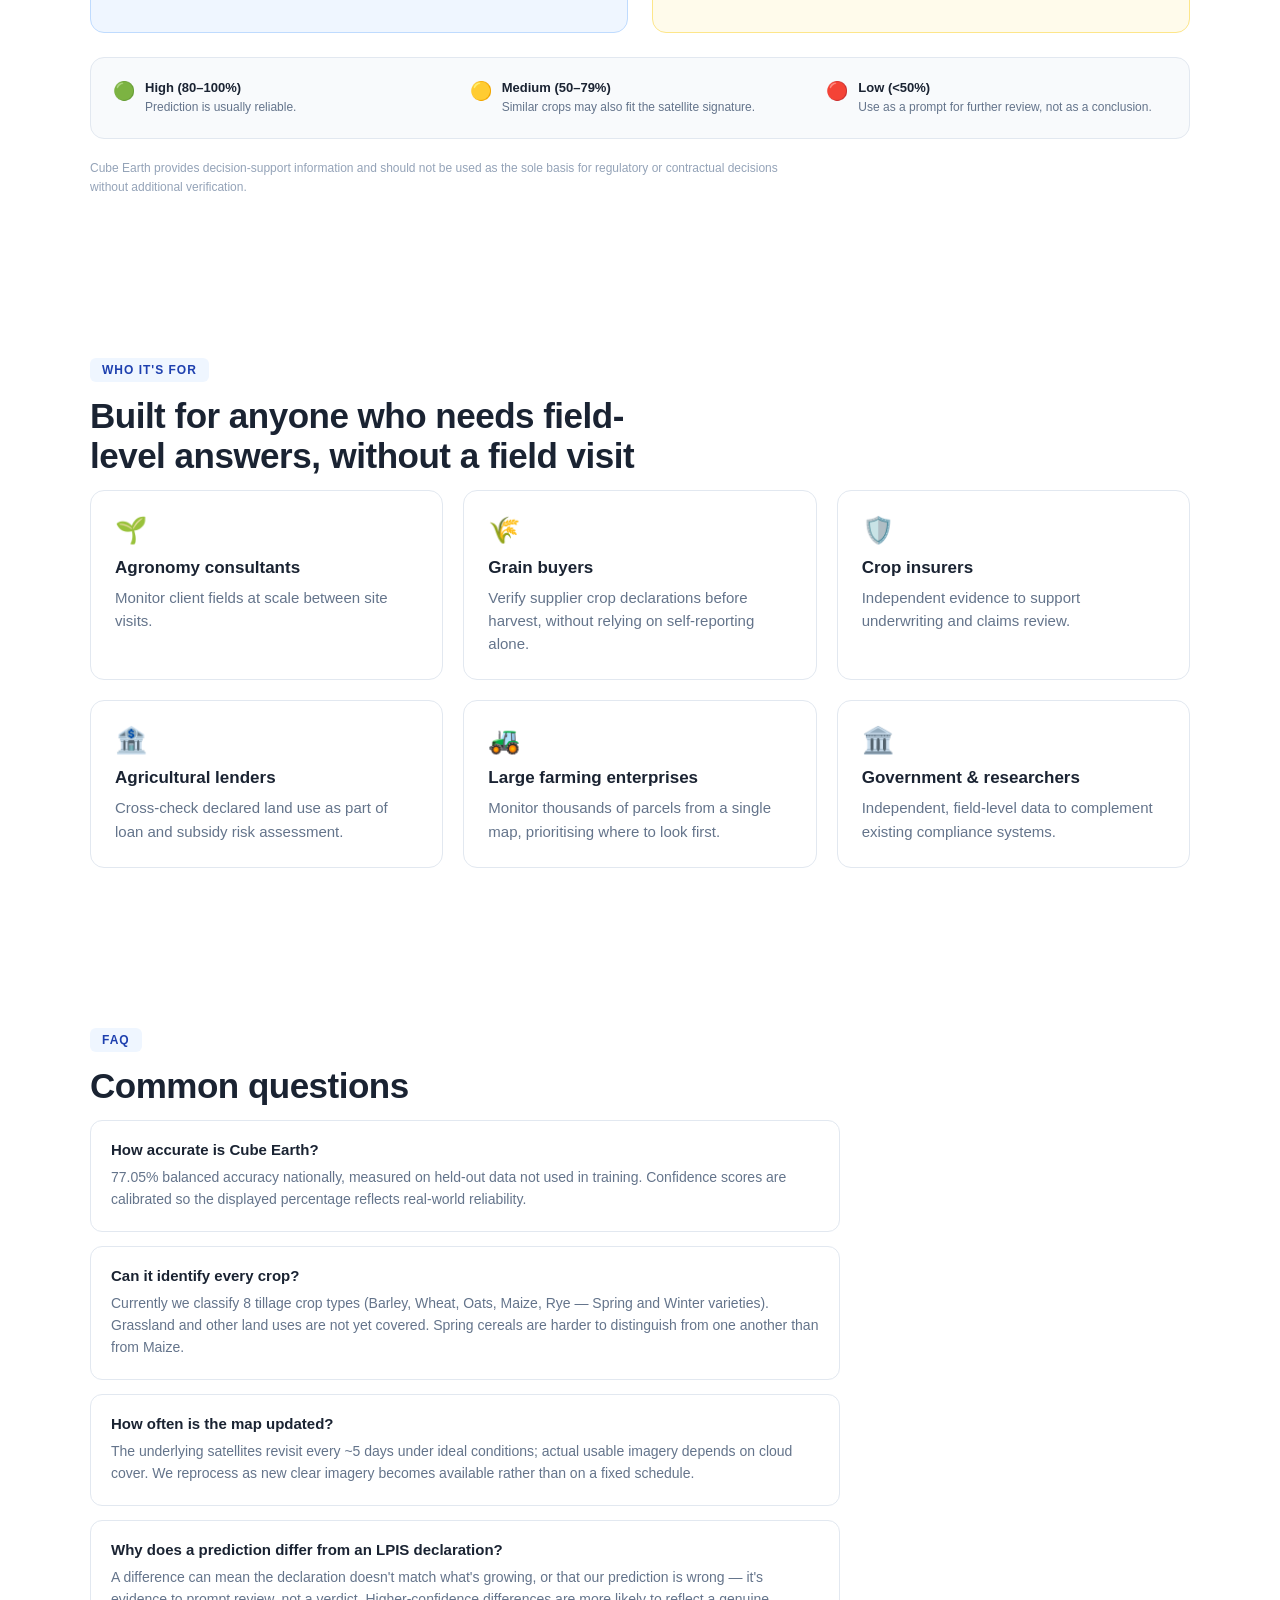
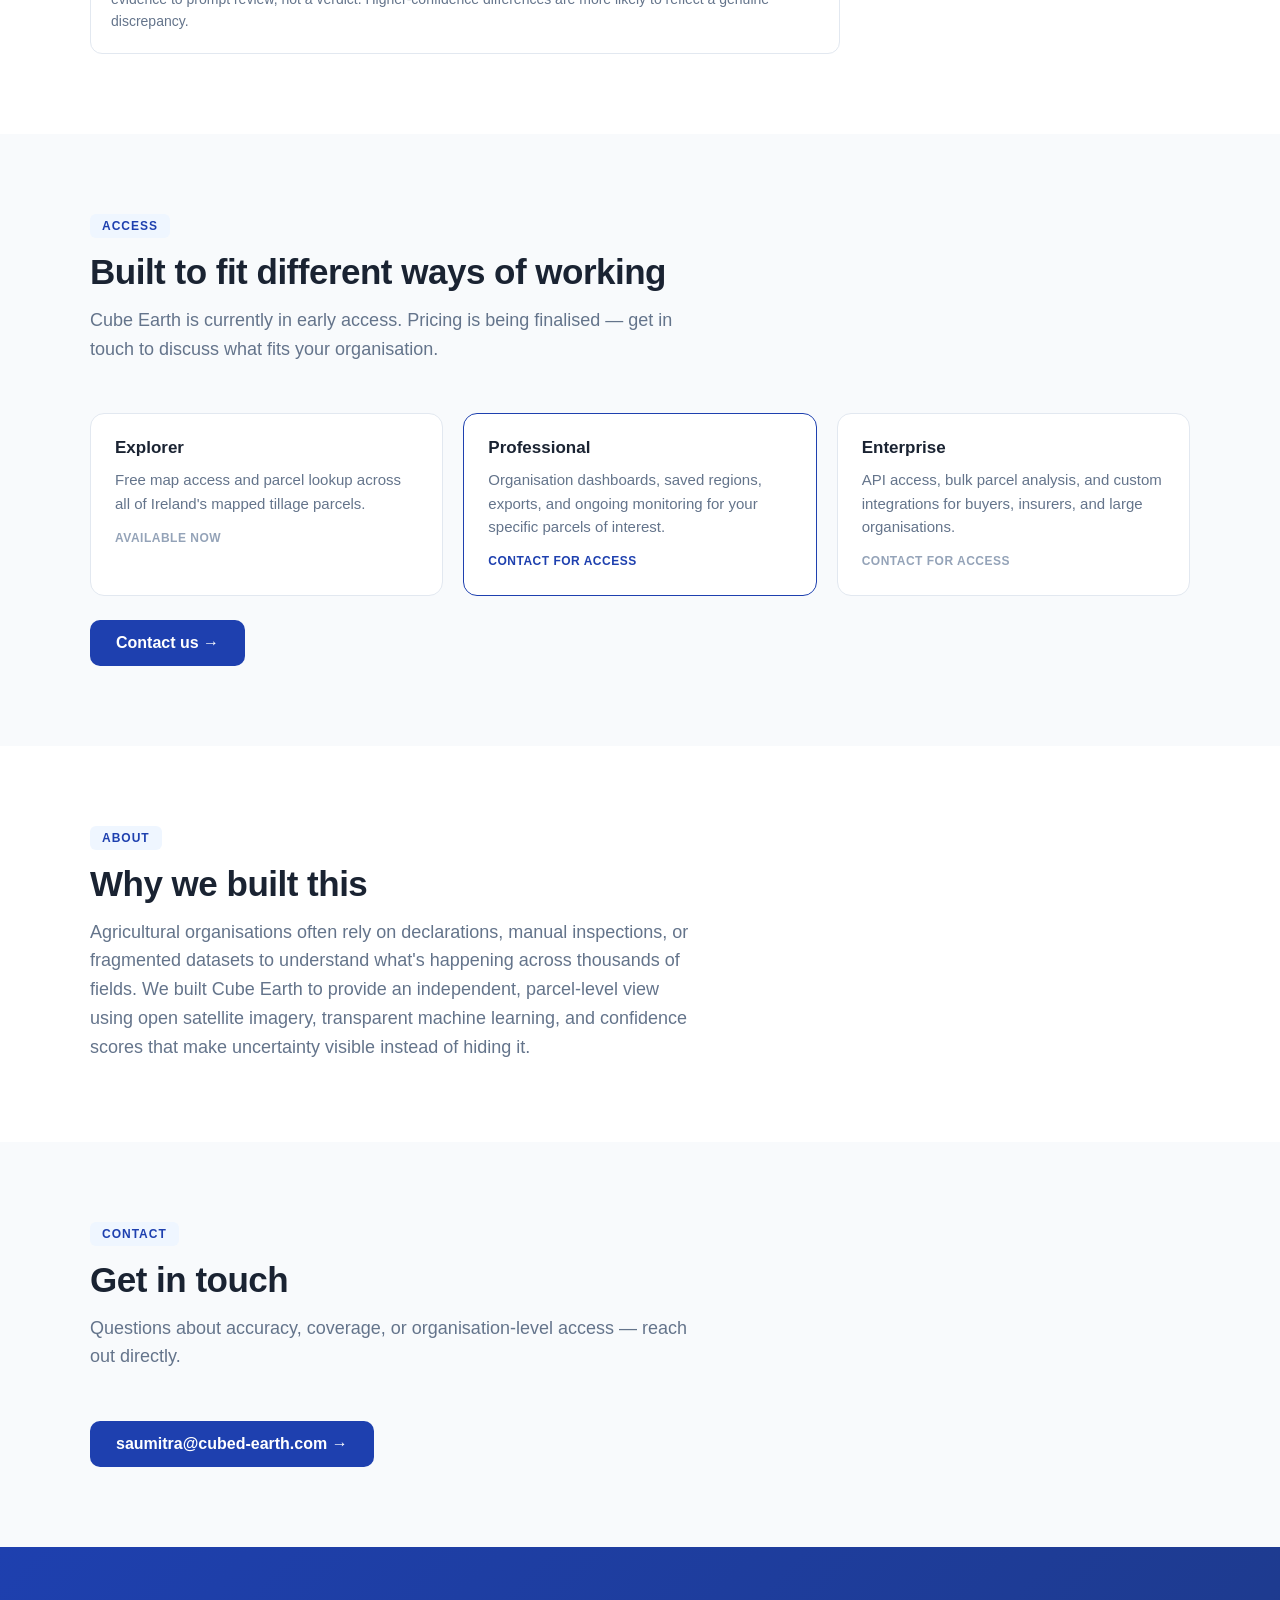
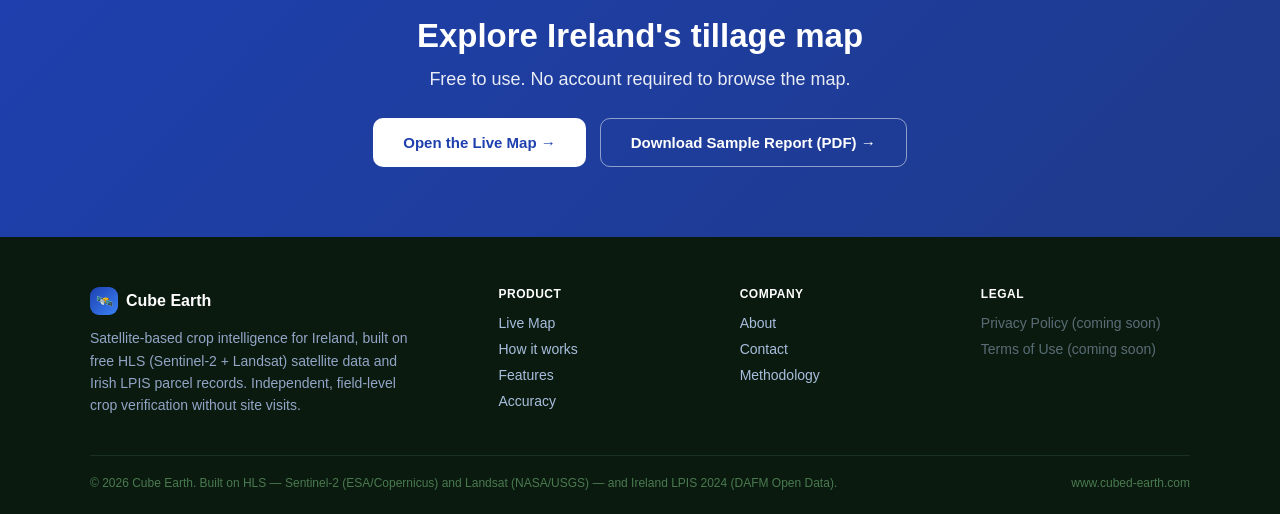
==== commit 1a76c4d2: "Homepage: remove secondary Carlow/Kilkenny figure, update SAR summary, correct data source wording t" ====
--- a/index.html
+++ b/index.html
@@ -58,7 +58,7 @@
 
 <section id="workflow">
   <div id="workflow-inner">
-    <div class="wf-step"><div class="wf-icon">🛰️</div><div class="wf-label">Sentinel-2</div></div>
+    <div class="wf-step"><div class="wf-icon">🛰️</div><div class="wf-label">HLS Satellite</div></div>
     <div class="wf-arrow">→</div>
     <div class="wf-step"><div class="wf-icon">🤖</div><div class="wf-label">Crop Prediction</div></div>
     <div class="wf-arrow">→</div>
@@ -74,8 +74,8 @@
   <div id="trust-inner">
     <div class="trust-item"><div class="trust-num">4 years</div><div class="trust-label">Satellite history (2022–2025)</div></div>
     <div class="trust-item"><div class="trust-num">8</div><div class="trust-label">Tillage crop types classified</div></div>
-    <div class="trust-item"><div class="trust-num">Free</div><div class="trust-label">ESA Sentinel-2 open data</div></div>
-    <div class="trust-item"><div class="trust-num">~5 day</div><div class="trust-label">Sentinel-2 revisit (cloud-dependent)</div></div>
+    <div class="trust-item"><div class="trust-num">Free</div><div class="trust-label">HLS (Sentinel-2 + Landsat) open data</div></div>
+    <div class="trust-item"><div class="trust-num">~5 day</div><div class="trust-label">HLS revisit (cloud-dependent)</div></div>
   </div>
 </div>
 
@@ -88,7 +88,7 @@
       <div class="step-card">
         <div class="step-num">1</div>
         <h3>Satellite imagery</h3>
-        <p>Every 5 days, ESA's Sentinel-2 satellites capture optical imagery of every field in Ireland. We track vegetation indices (NDVI, NDRE, NDII) across the full growing season.</p>
+        <p>Every 5 days, ESA's Sentinel-2 and NASA's Landsat satellites capture optical imagery of every field in Ireland. We track vegetation indices (NDVI, EVI, NDWI, NDRE, NDII) across the full growing season.</p>
       </div>
       <div class="step-card">
         <div class="step-num">2</div>
@@ -116,7 +116,7 @@
       <div class="feat-card"><div class="feat-icon">🌿</div><h3>NDVI vegetation health</h3><p>Season-long vegetation index history for every field, updated as new satellite passes arrive.</p></div>
       <div class="feat-card"><div class="feat-icon">📅</div><h3>Harvest window estimates</h3><p>Estimated harvest window based on crop type and seasonal development.</p></div>
       <div class="feat-card"><div class="feat-icon">🌦️</div><h3>Weather integration</h3><p>7-day rainfall, temperature and wind forecasts overlaid on every field, in context.</p></div>
-      <div class="feat-card"><div class="feat-icon">🛰️</div><h3>Parcel-level analysis</h3><p>Every mapped LPIS parcel is analysed individually using Sentinel-2 imagery — not county or regional averages.</p></div>
+      <div class="feat-card"><div class="feat-icon">🛰️</div><h3>Parcel-level analysis</h3><p>Every mapped LPIS parcel is analysed individually using HLS satellite imagery — not county or regional averages.</p></div>
     </div>
   </div>
 </section>
@@ -127,7 +127,7 @@
     <h2 class="section-title">Built to be nationwide, transparent, and field-specific</h2>
     <div class="feat-grid">
       <div class="feat-card"><div class="feat-icon">🇮🇪</div><h3>Nationwide coverage</h3><p>Analyse over 61,000 mapped tillage parcels across Ireland, not a sample region.</p></div>
-      <div class="feat-card"><div class="feat-icon">🛰️</div><h3>No hardware required</h3><p>Built entirely on freely available Sentinel-2 satellite imagery — nothing to install.</p></div>
+      <div class="feat-card"><div class="feat-icon">🛰️</div><h3>No hardware required</h3><p>Built entirely on freely available HLS (Sentinel-2 + Landsat) satellite imagery — nothing to install.</p></div>
       <div class="feat-card"><div class="feat-icon">🔍</div><h3>Transparent AI</h3><p>Every prediction includes a calibrated confidence score — no black-box outputs.</p></div>
       <div class="feat-card"><div class="feat-icon">📊</div><h3>Field-level insights</h3><p>Explore parcel histories, growth stages, and weather in one place.</p></div>
       <div class="feat-card"><div class="feat-icon">📈</div><h3>Built for scale</h3><p>Designed to monitor thousands of fields simultaneously, not one at a time.</p></div>
@@ -166,9 +166,8 @@
         <h3>✅ What we've validated</h3>
         <ul>
           <li>77.05% balanced accuracy nationally, tested on held-out data</li>
-          <li>73–75% balanced accuracy in our core Carlow/Kilkenny reference region</li>
           <li>Confidence scores calibrated — 80% shown means ~80% actually correct</li>
-          <li>Tested against multiple alternative approaches during development, including SAR fusion and higher-resolution optical imagery. For this project, the optical Sentinel-2 approach delivered the best validation performance</li>
+          <li>Tested against multiple alternative approaches during development, including C-band and L-band SAR fusion (Sentinel-1 and NISAR) and higher-resolution optical imagery. For this project, HLS optical data (Sentinel-2 and Landsat combined) delivered the best validation performance</li>
         </ul>
       </div>
       <div class="honesty-card honesty-limit">
@@ -213,7 +212,7 @@
     <div style="display:grid;gap:14px;max-width:750px">
       <div style="border:1.5px solid #E2E8F0;border-radius:12px;padding:20px">
         <h3 style="font-size:15px;font-weight:700;margin-bottom:8px">How accurate is Cube Earth?</h3>
-        <p style="font-size:14px;color:#64748B;line-height:1.6">77.05% balanced accuracy nationally, rising to 73–75% in our core Carlow/Kilkenny reference region, measured on held-out data not used in training. Confidence scores are calibrated so the displayed percentage reflects real-world reliability.</p>
+        <p style="font-size:14px;color:#64748B;line-height:1.6">77.05% balanced accuracy nationally, measured on held-out data not used in training. Confidence scores are calibrated so the displayed percentage reflects real-world reliability.</p>
       </div>
       <div style="border:1.5px solid #E2E8F0;border-radius:12px;padding:20px">
         <h3 style="font-size:15px;font-weight:700;margin-bottom:8px">Can it identify every crop?</h3>
@@ -221,7 +220,7 @@
       </div>
       <div style="border:1.5px solid #E2E8F0;border-radius:12px;padding:20px">
         <h3 style="font-size:15px;font-weight:700;margin-bottom:8px">How often is the map updated?</h3>
-        <p style="font-size:14px;color:#64748B;line-height:1.6">Sentinel-2 revisits every ~5 days under ideal conditions; actual usable imagery depends on cloud cover. We reprocess as new clear imagery becomes available rather than on a fixed schedule.</p>
+        <p style="font-size:14px;color:#64748B;line-height:1.6">The underlying satellites revisit every ~5 days under ideal conditions; actual usable imagery depends on cloud cover. We reprocess as new clear imagery becomes available rather than on a fixed schedule.</p>
       </div>
       <div style="border:1.5px solid #E2E8F0;border-radius:12px;padding:20px">
         <h3 style="font-size:15px;font-weight:700;margin-bottom:8px">Why does a prediction differ from an LPIS declaration?</h3>
@@ -288,7 +287,7 @@
     <div class="footer-top">
       <div>
         <div class="footer-brand"><div id="logo-icon" style="width:28px;height:28px;font-size:14px">🛰️</div><span>Cube Earth</span></div>
-        <p>Satellite-based crop intelligence for Ireland, built on free ESA Sentinel-2 data and Irish LPIS parcel records. Independent, field-level crop verification without site visits.</p>
+        <p>Satellite-based crop intelligence for Ireland, built on free HLS (Sentinel-2 + Landsat) satellite data and Irish LPIS parcel records. Independent, field-level crop verification without site visits.</p>
       </div>
       <div class="footer-col">
         <h4>Product</h4>
@@ -310,7 +309,7 @@
       </div>
     </div>
     <div id="footer-bottom">
-      <span>© 2026 Cube Earth. Built on Sentinel-2 (ESA/Copernicus) and Ireland LPIS 2024 (DAFM Open Data).</span>
+      <span>© 2026 Cube Earth. Built on HLS &mdash; Sentinel-2 (ESA/Copernicus) and Landsat (NASA/USGS) &mdash; and Ireland LPIS 2024 (DAFM Open Data).</span>
       <span>www.cubed-earth.com</span>
     </div>
   </div>
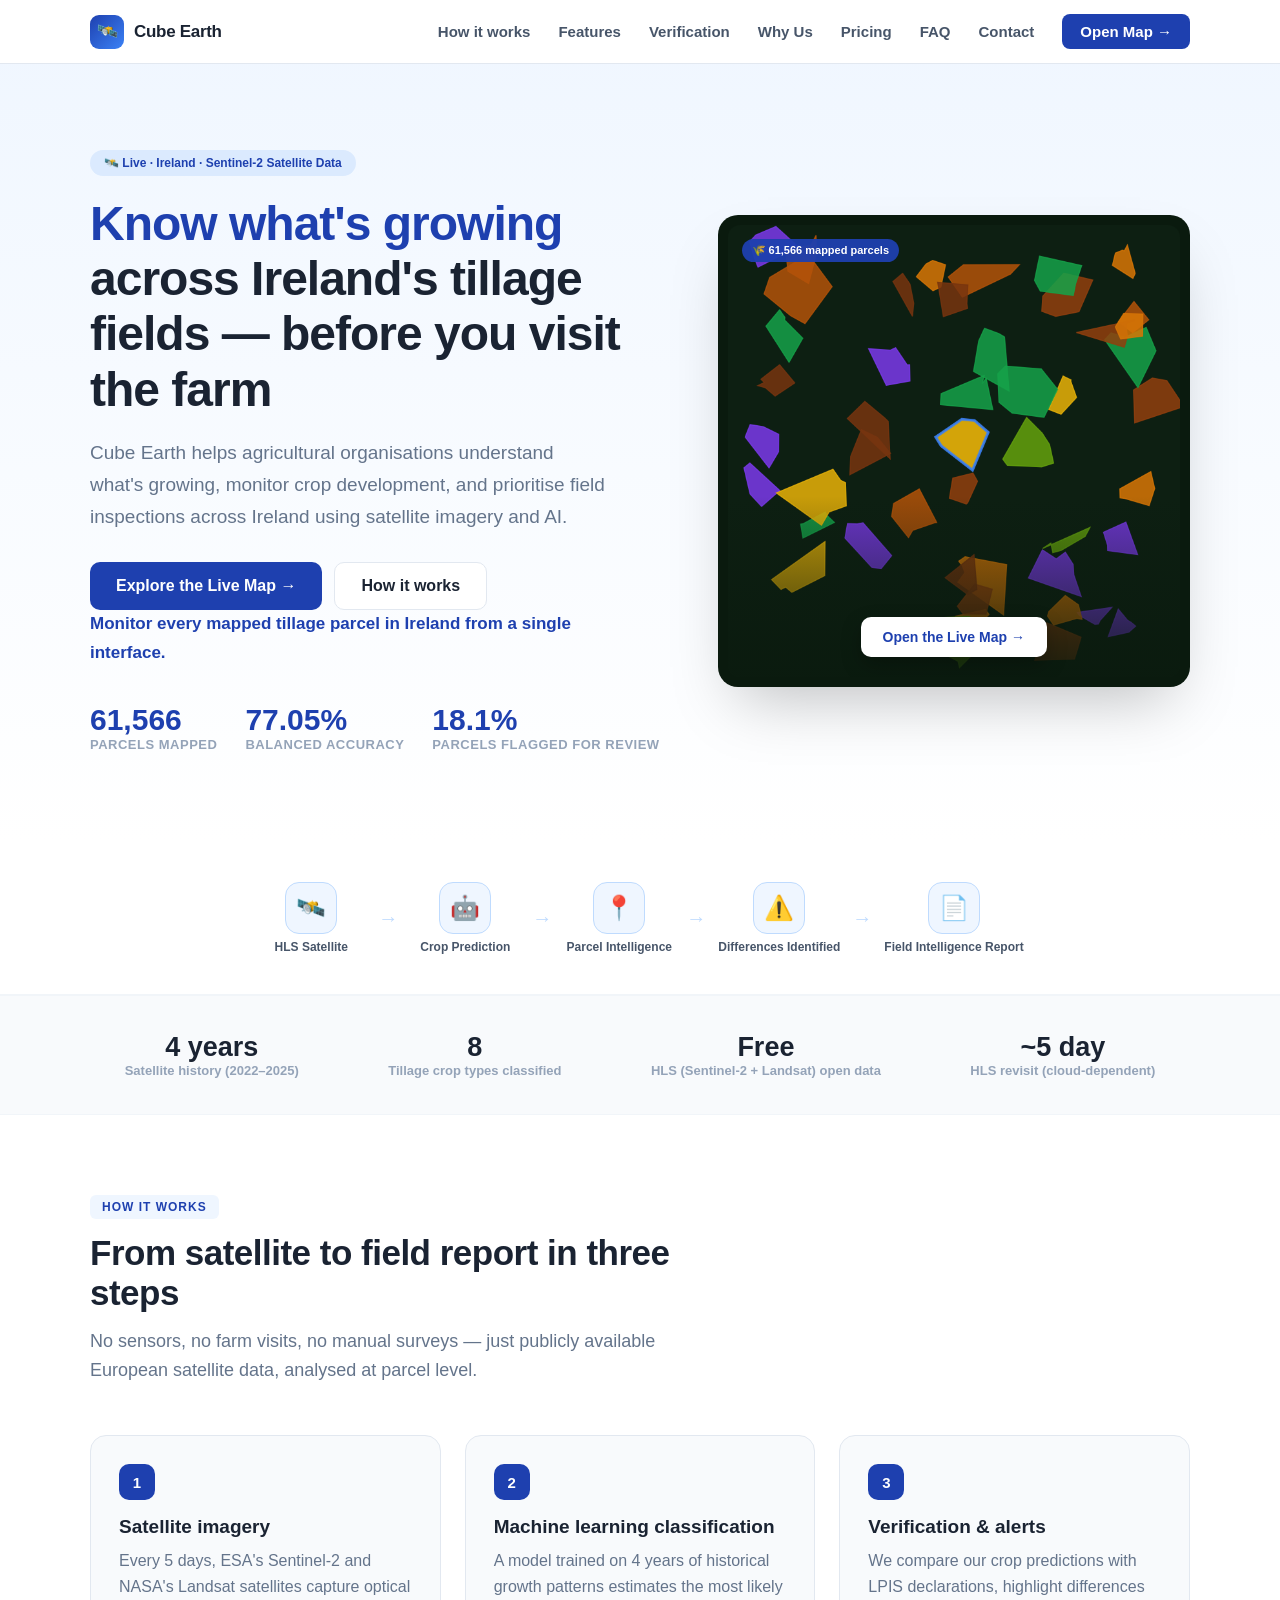
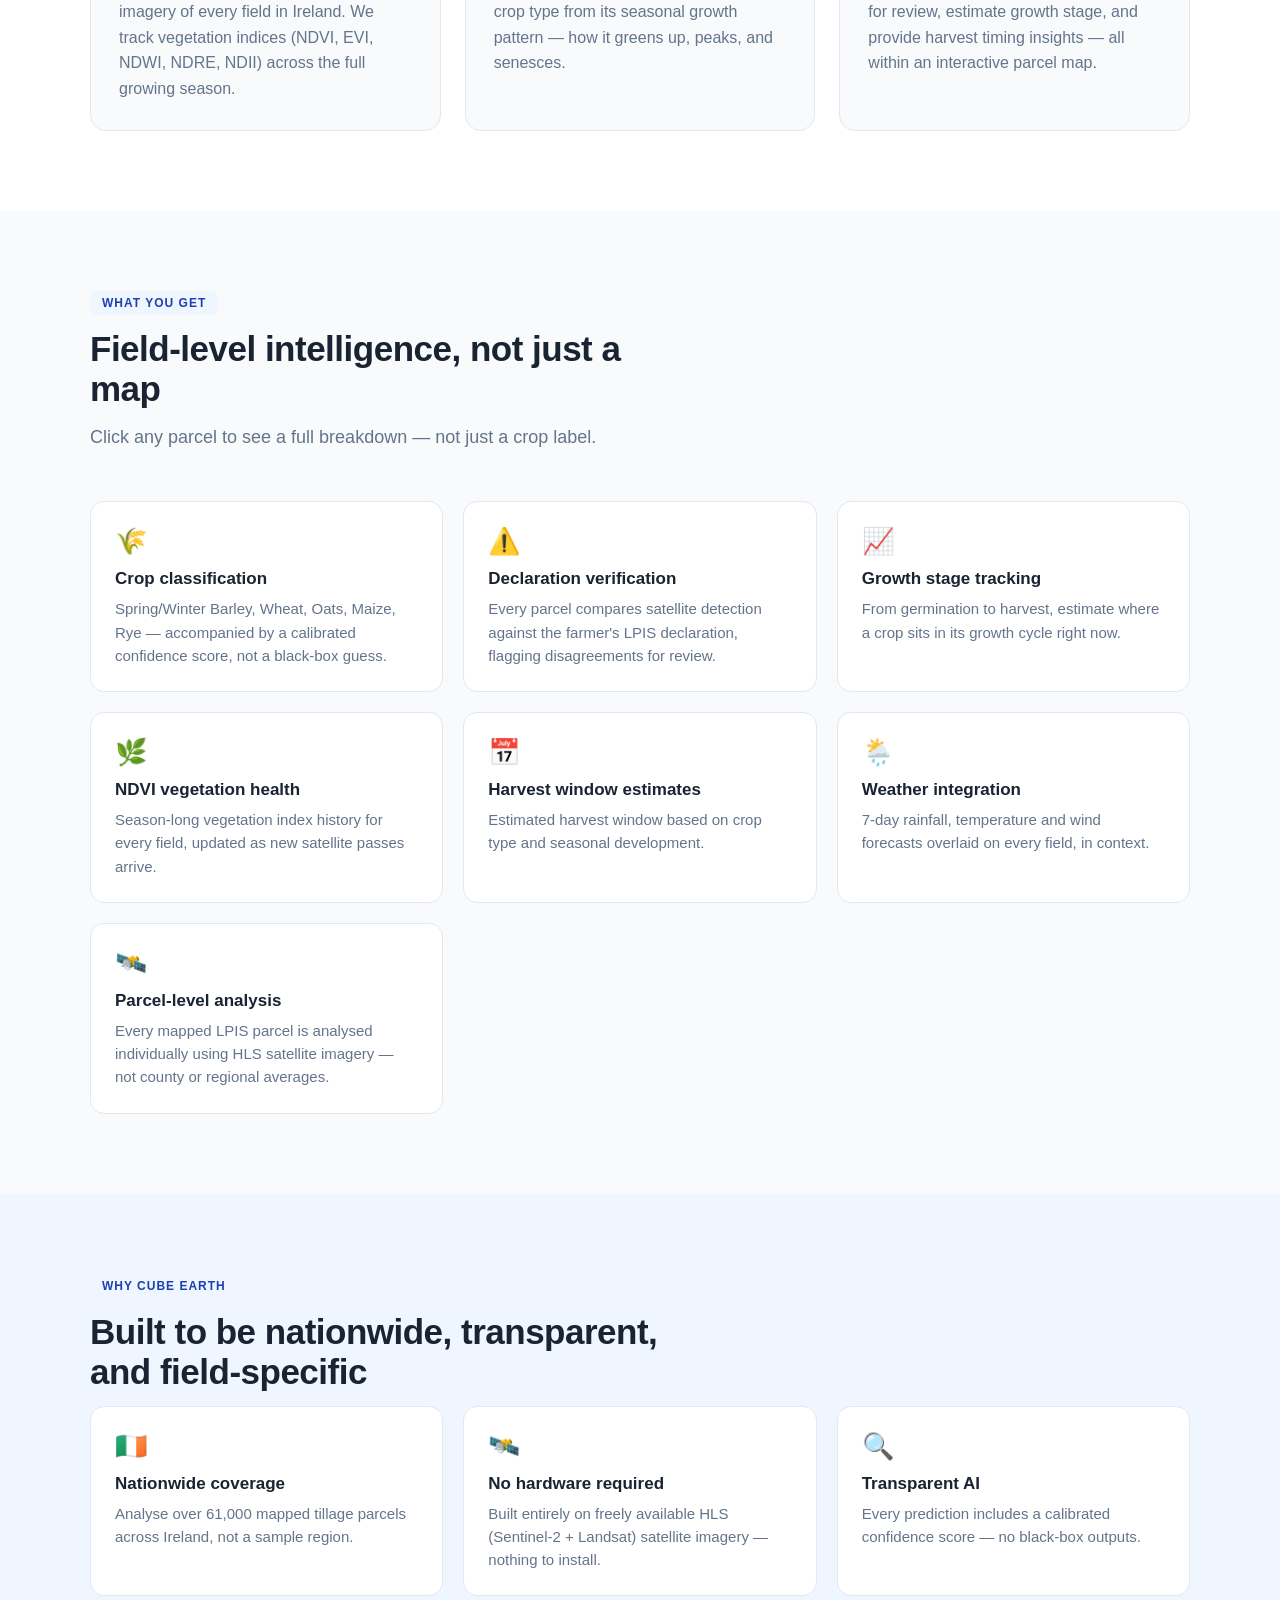
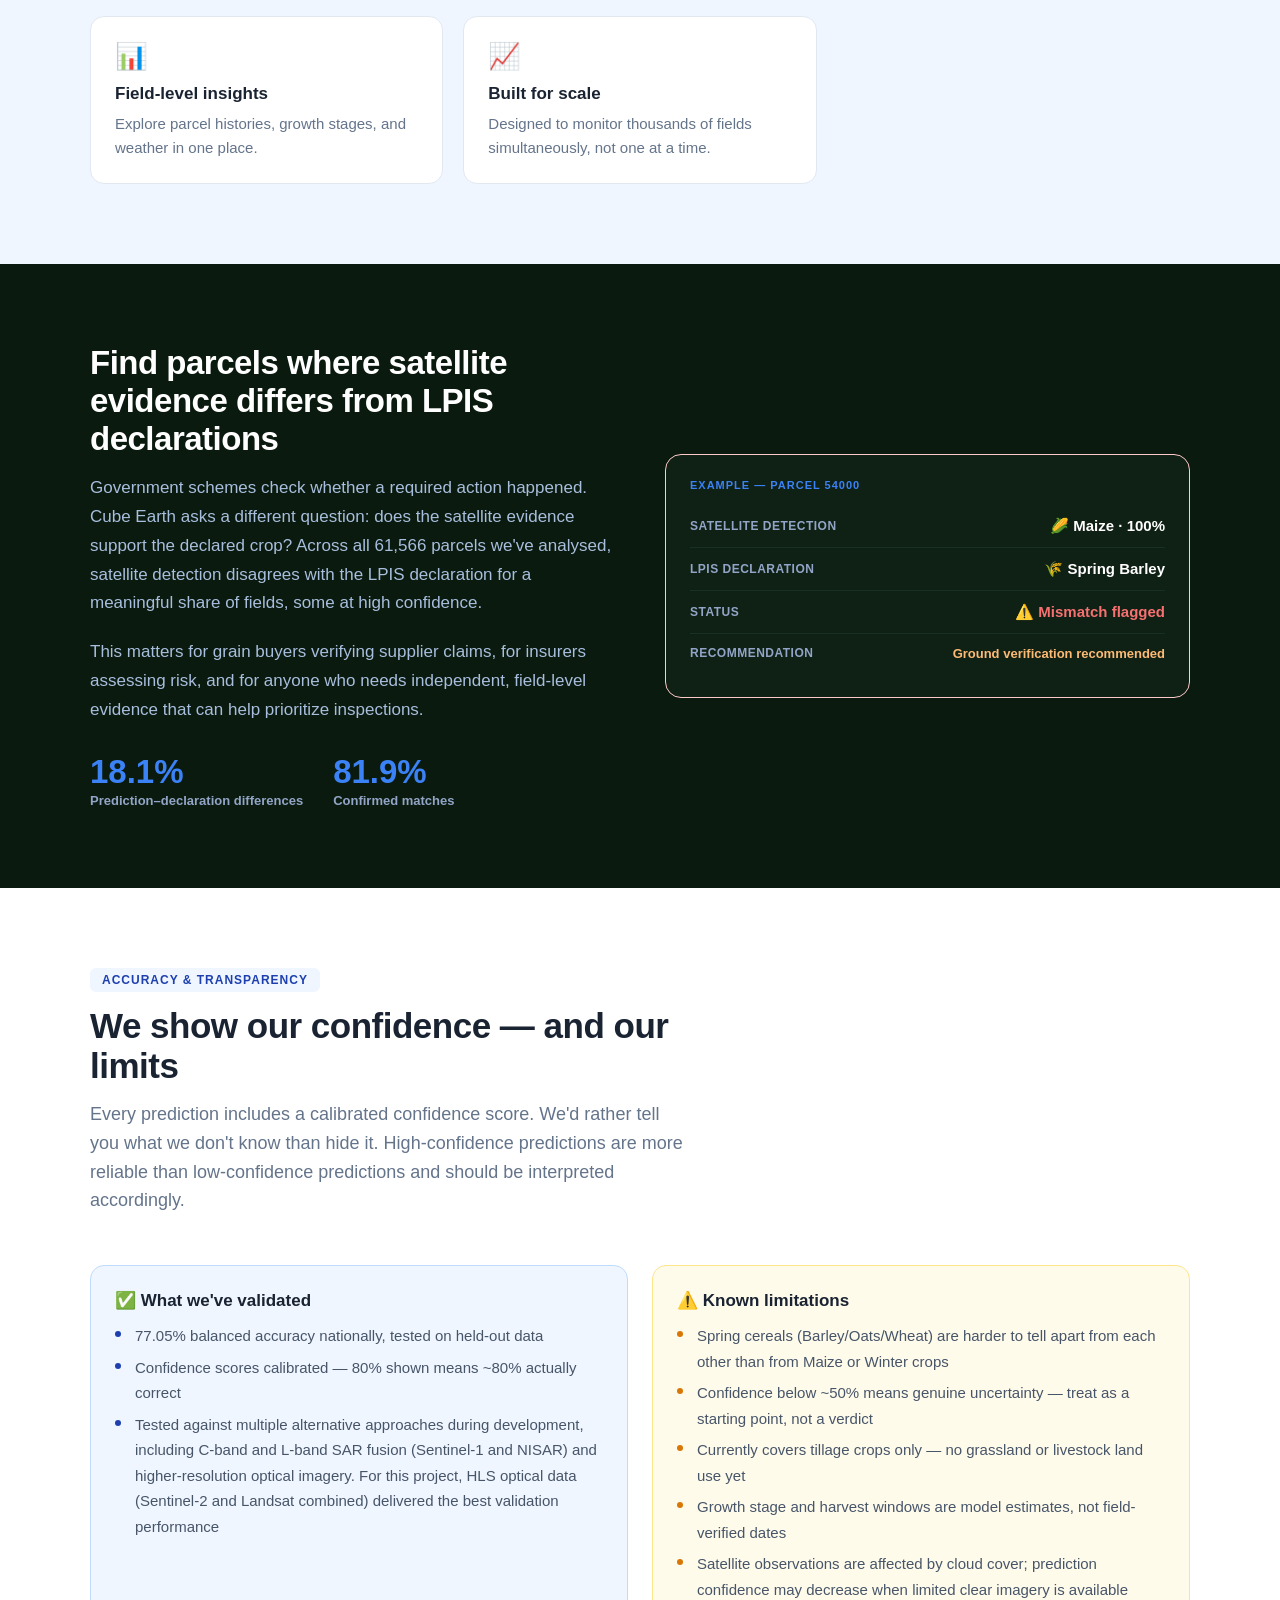
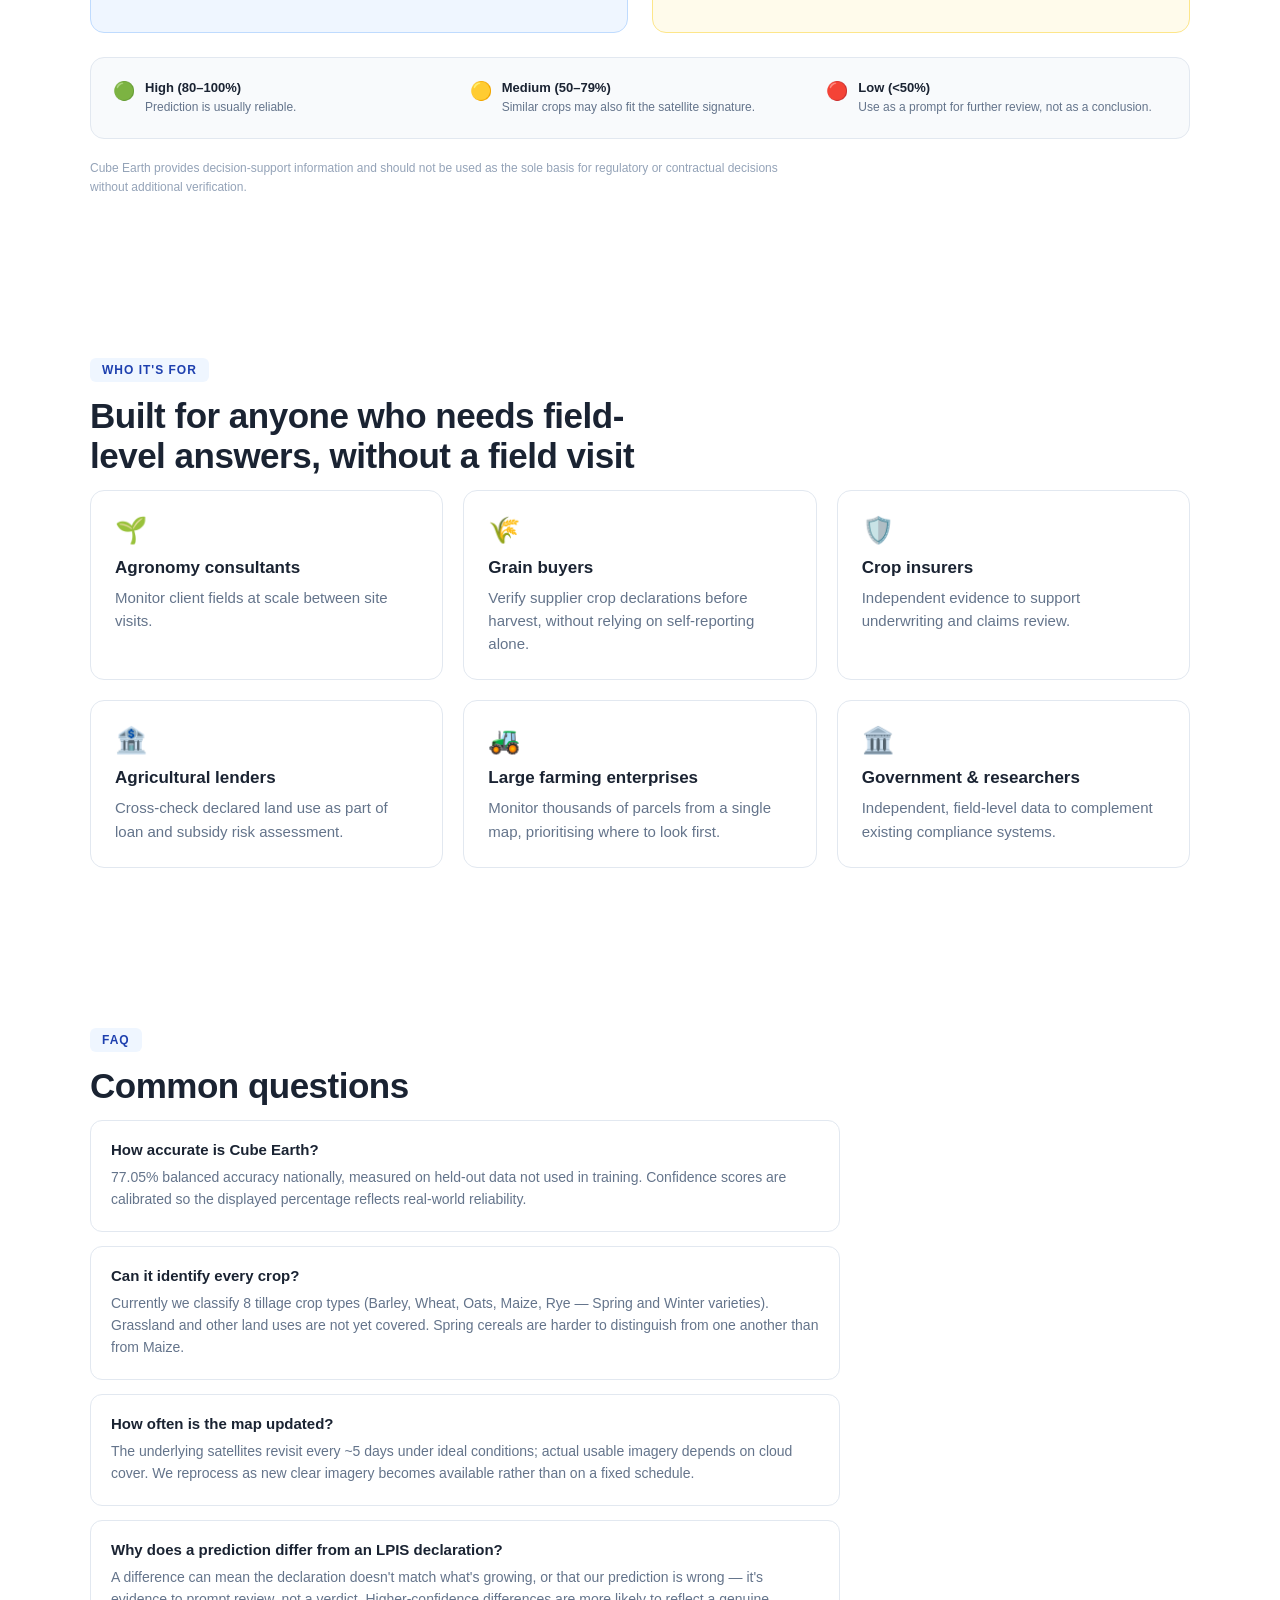
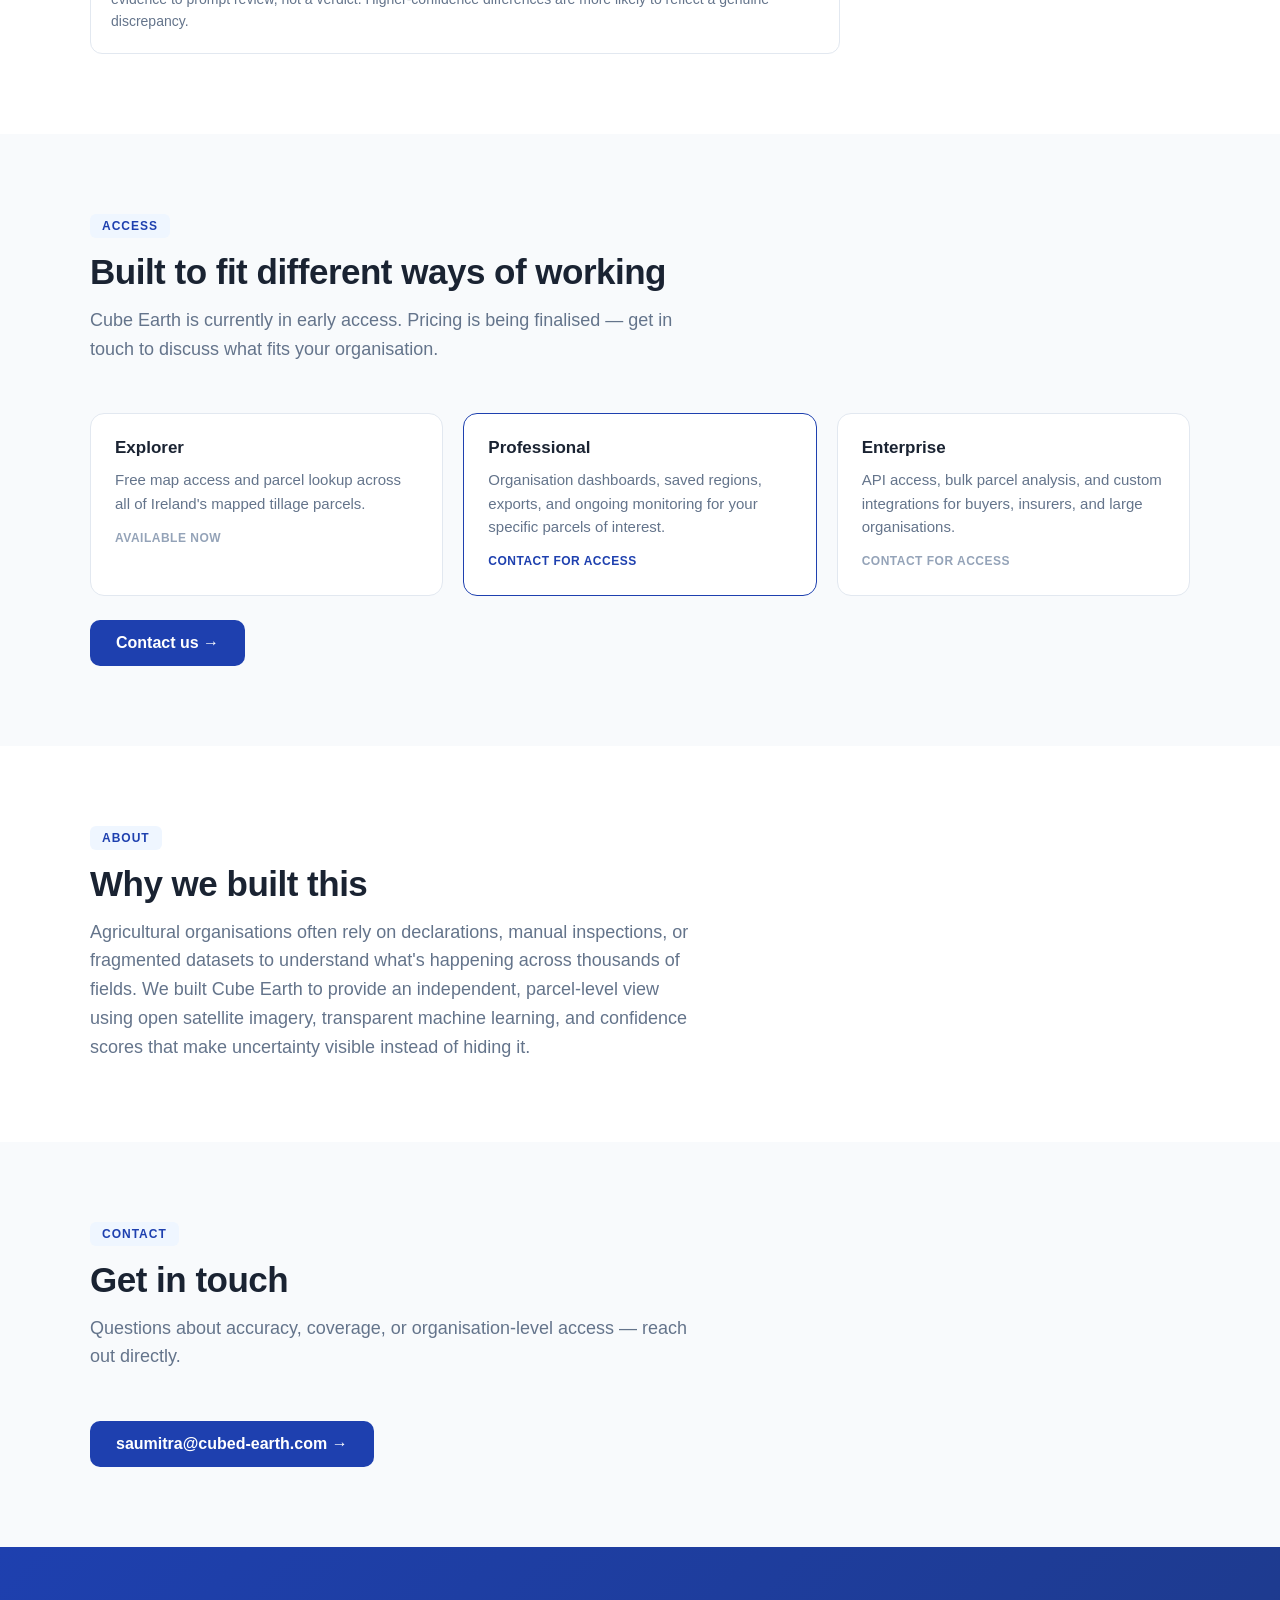
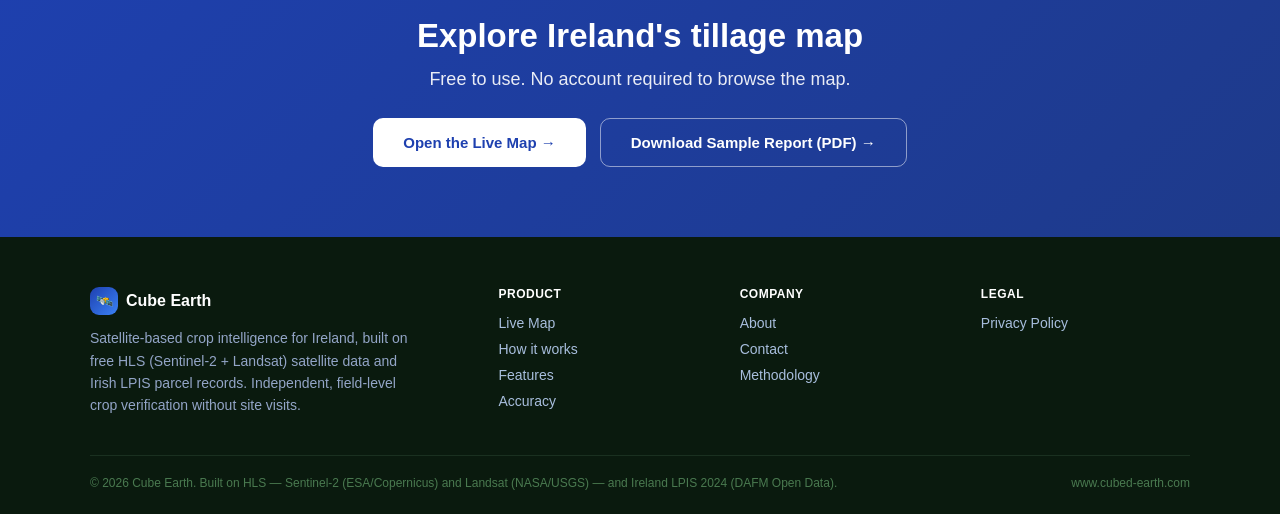
==== commit 35a59956: "Add Privacy Policy page, remove Terms of Use placeholder from footer" ====
--- a/index.html
+++ b/index.html
@@ -304,8 +304,7 @@
       </div>
       <div class="footer-col">
         <h4>Legal</h4>
-        <a href="#" style="opacity:.5;cursor:default" onclick="return false">Privacy Policy (coming soon)</a>
-        <a href="#" style="opacity:.5;cursor:default" onclick="return false">Terms of Use (coming soon)</a>
+        <a href="privacy-policy.html">Privacy Policy</a>
       </div>
     </div>
     <div id="footer-bottom">
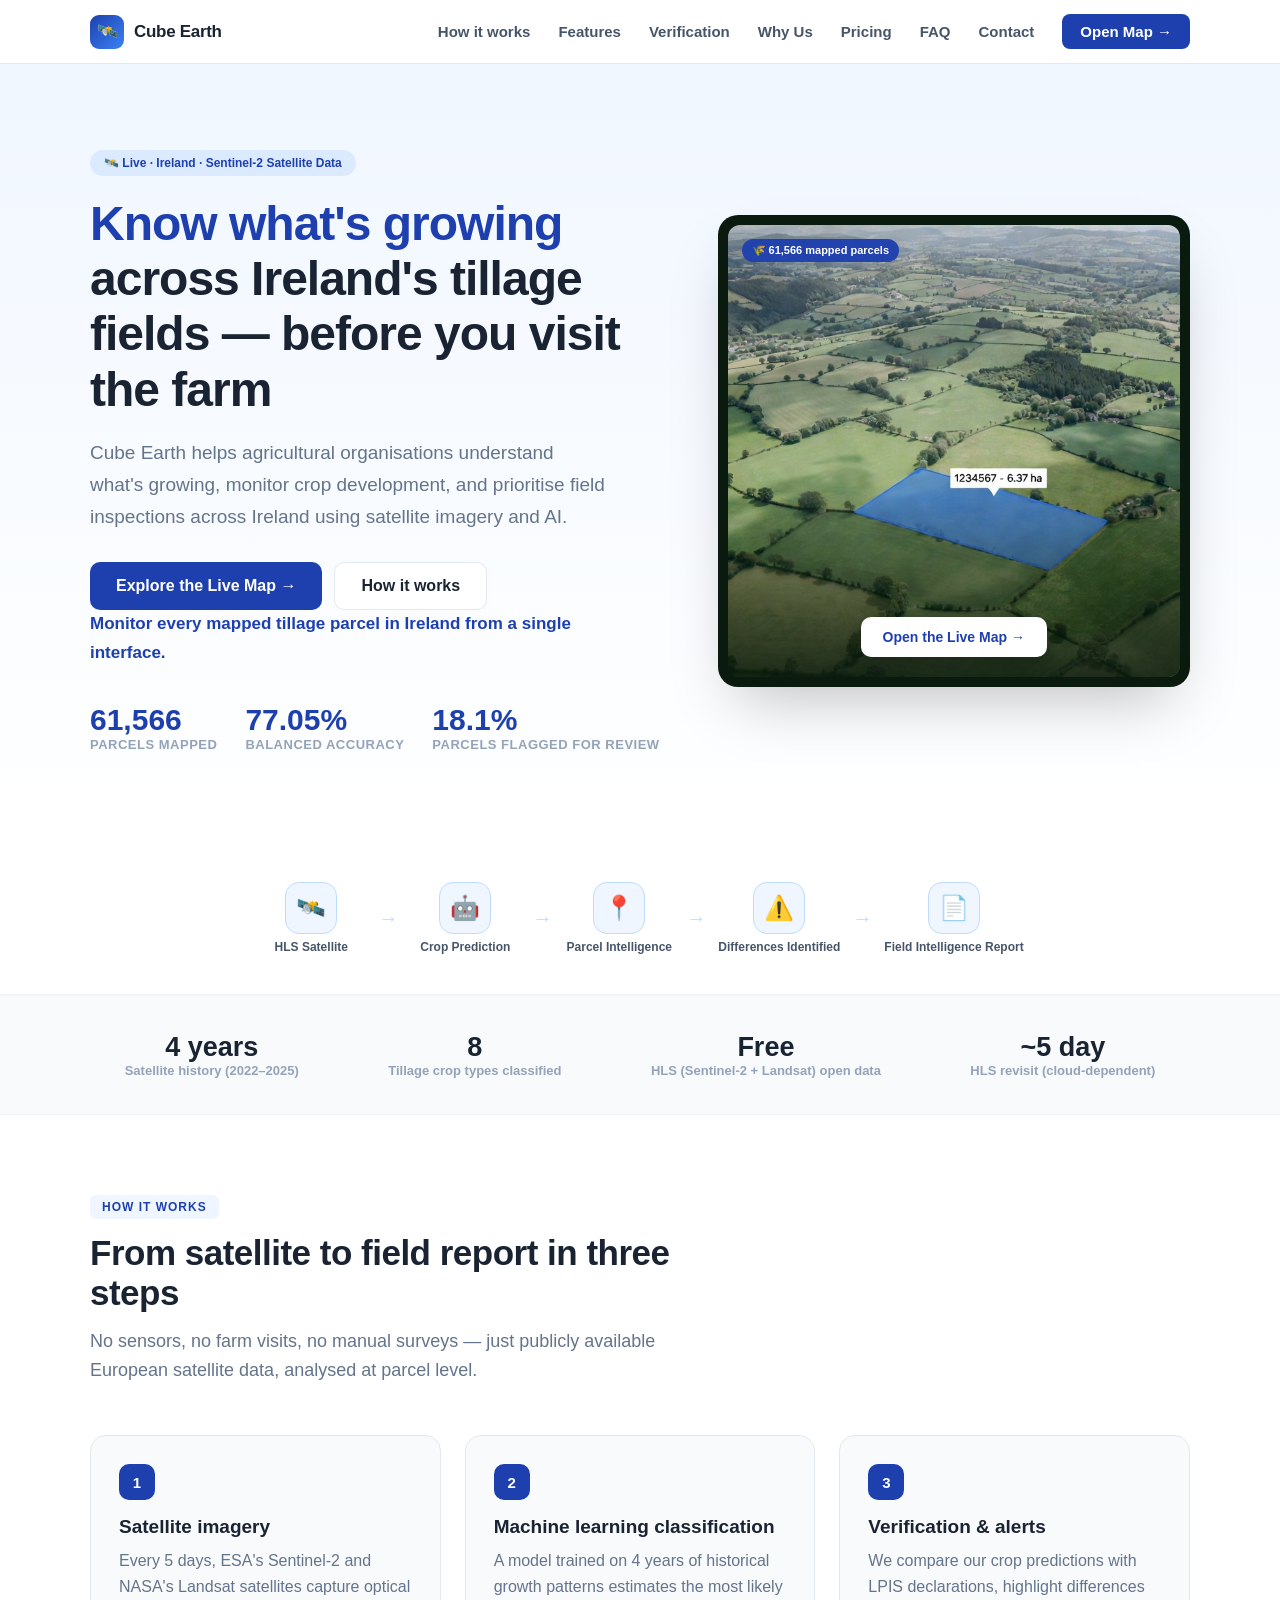
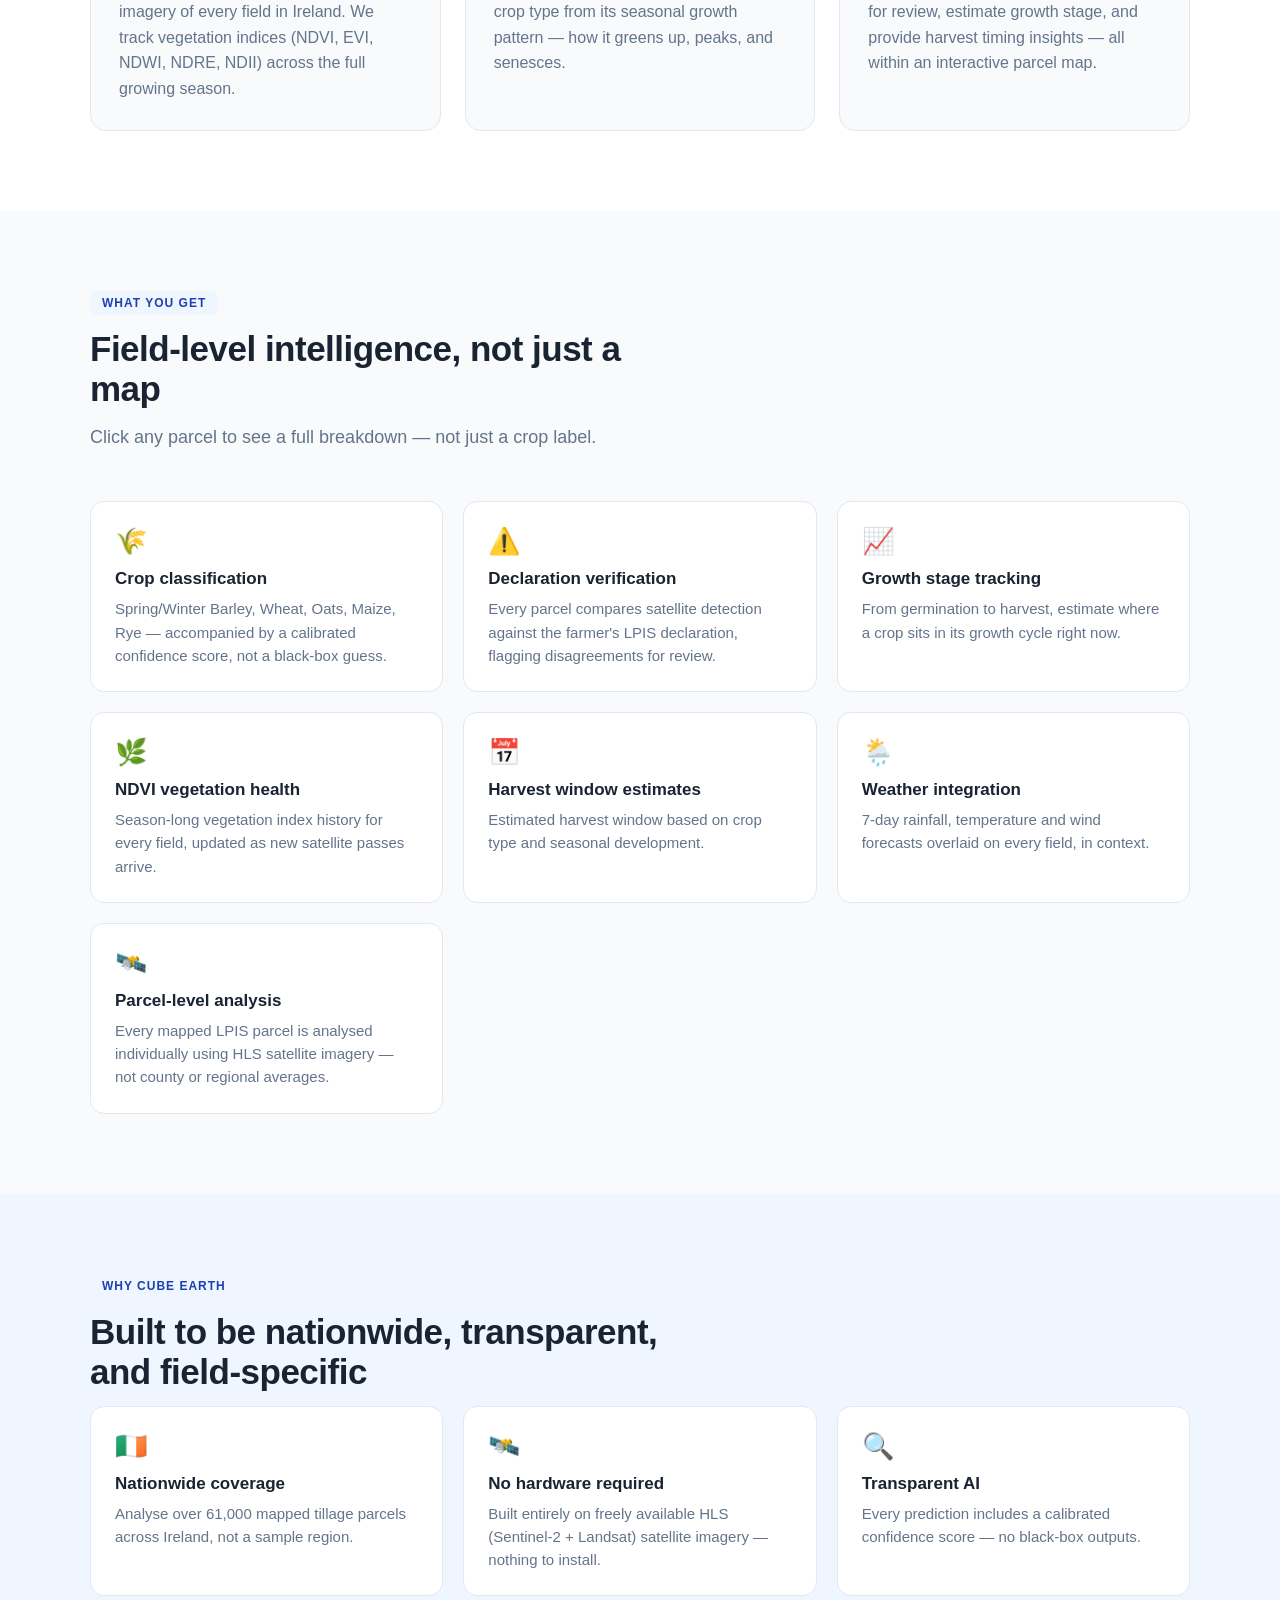
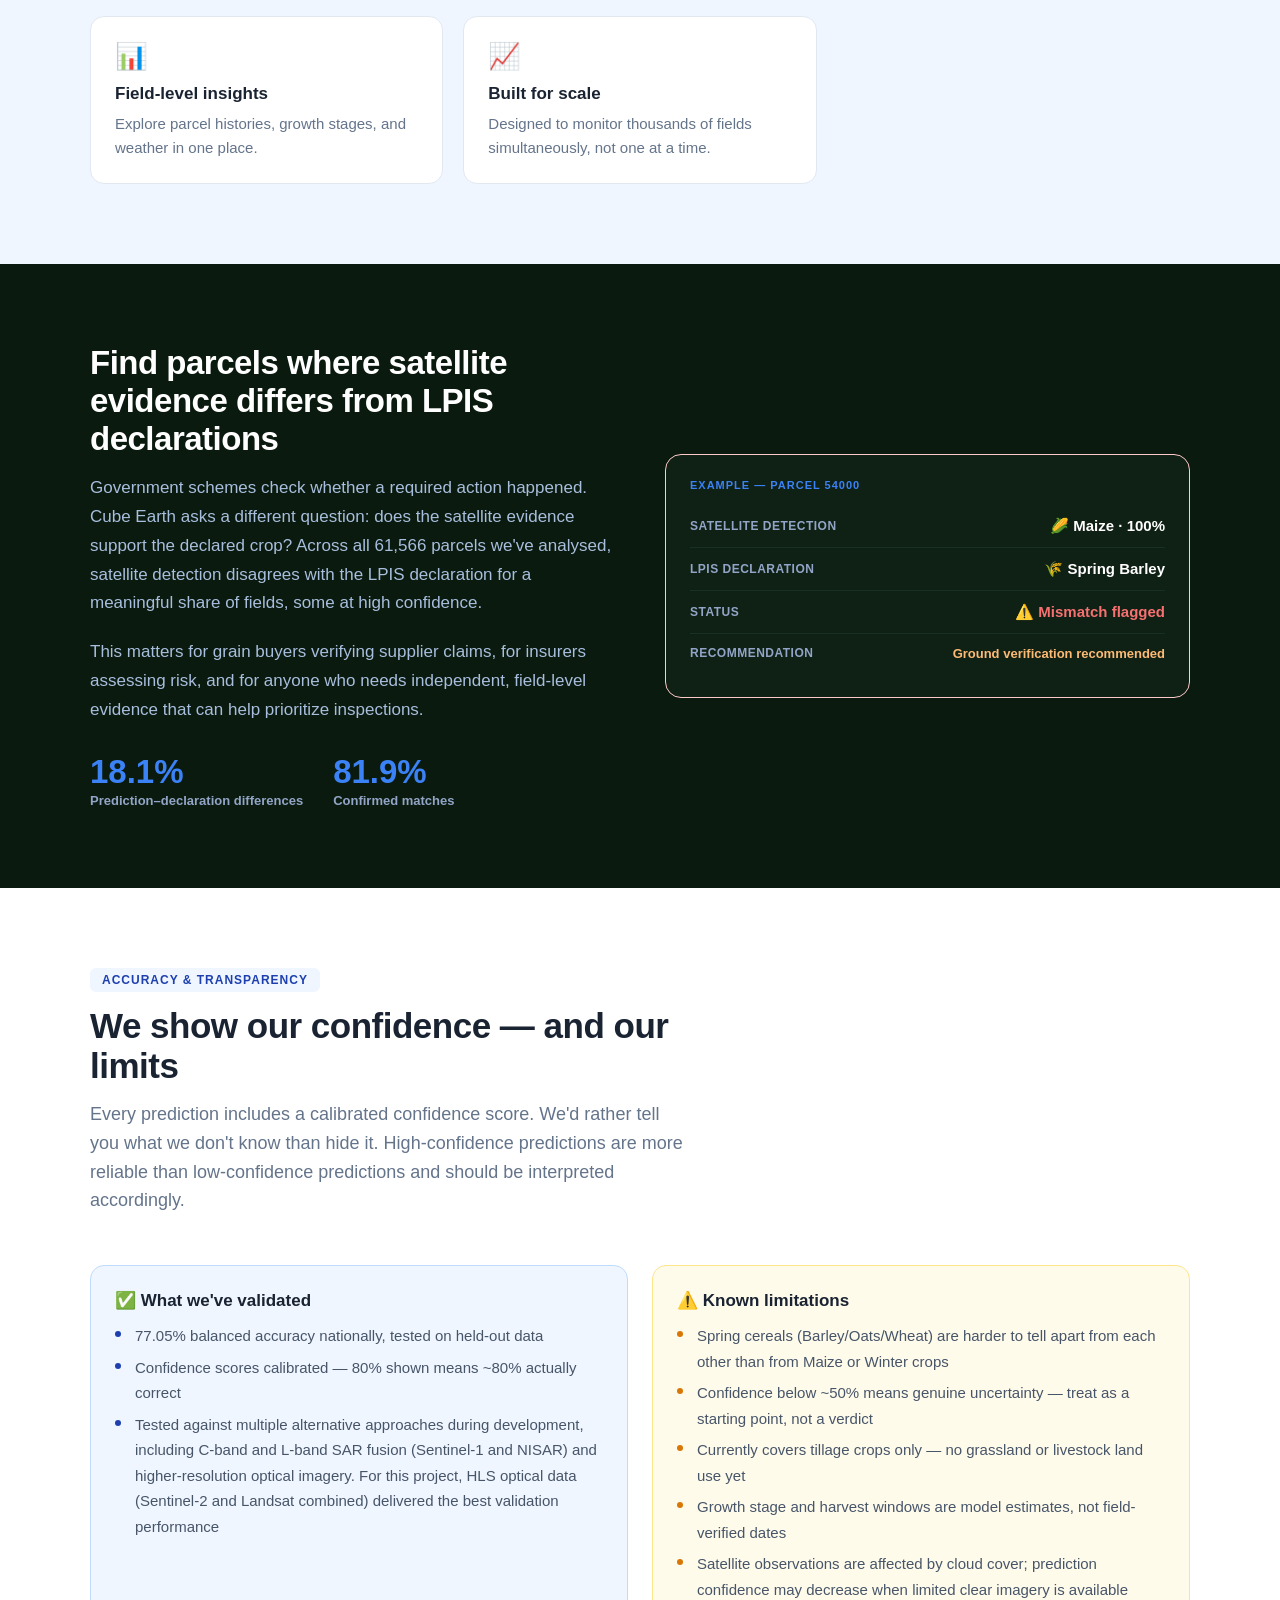
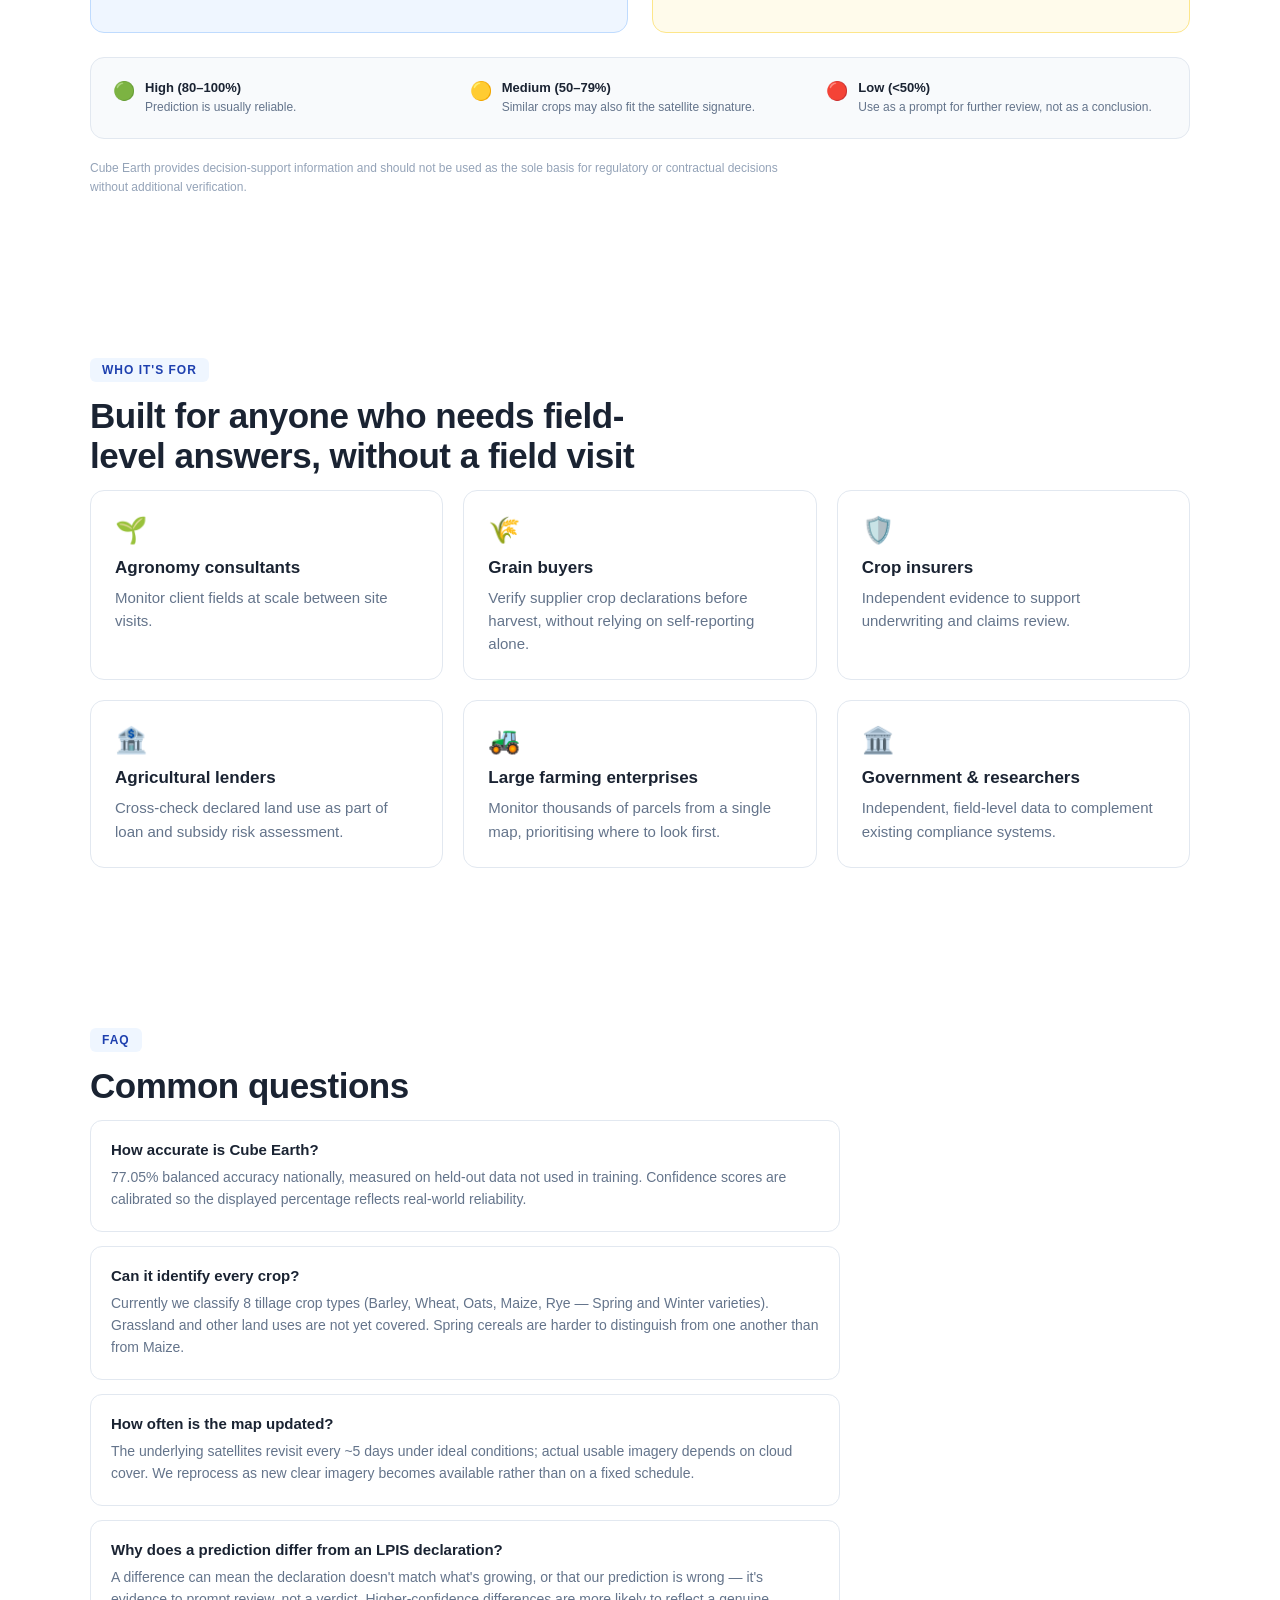
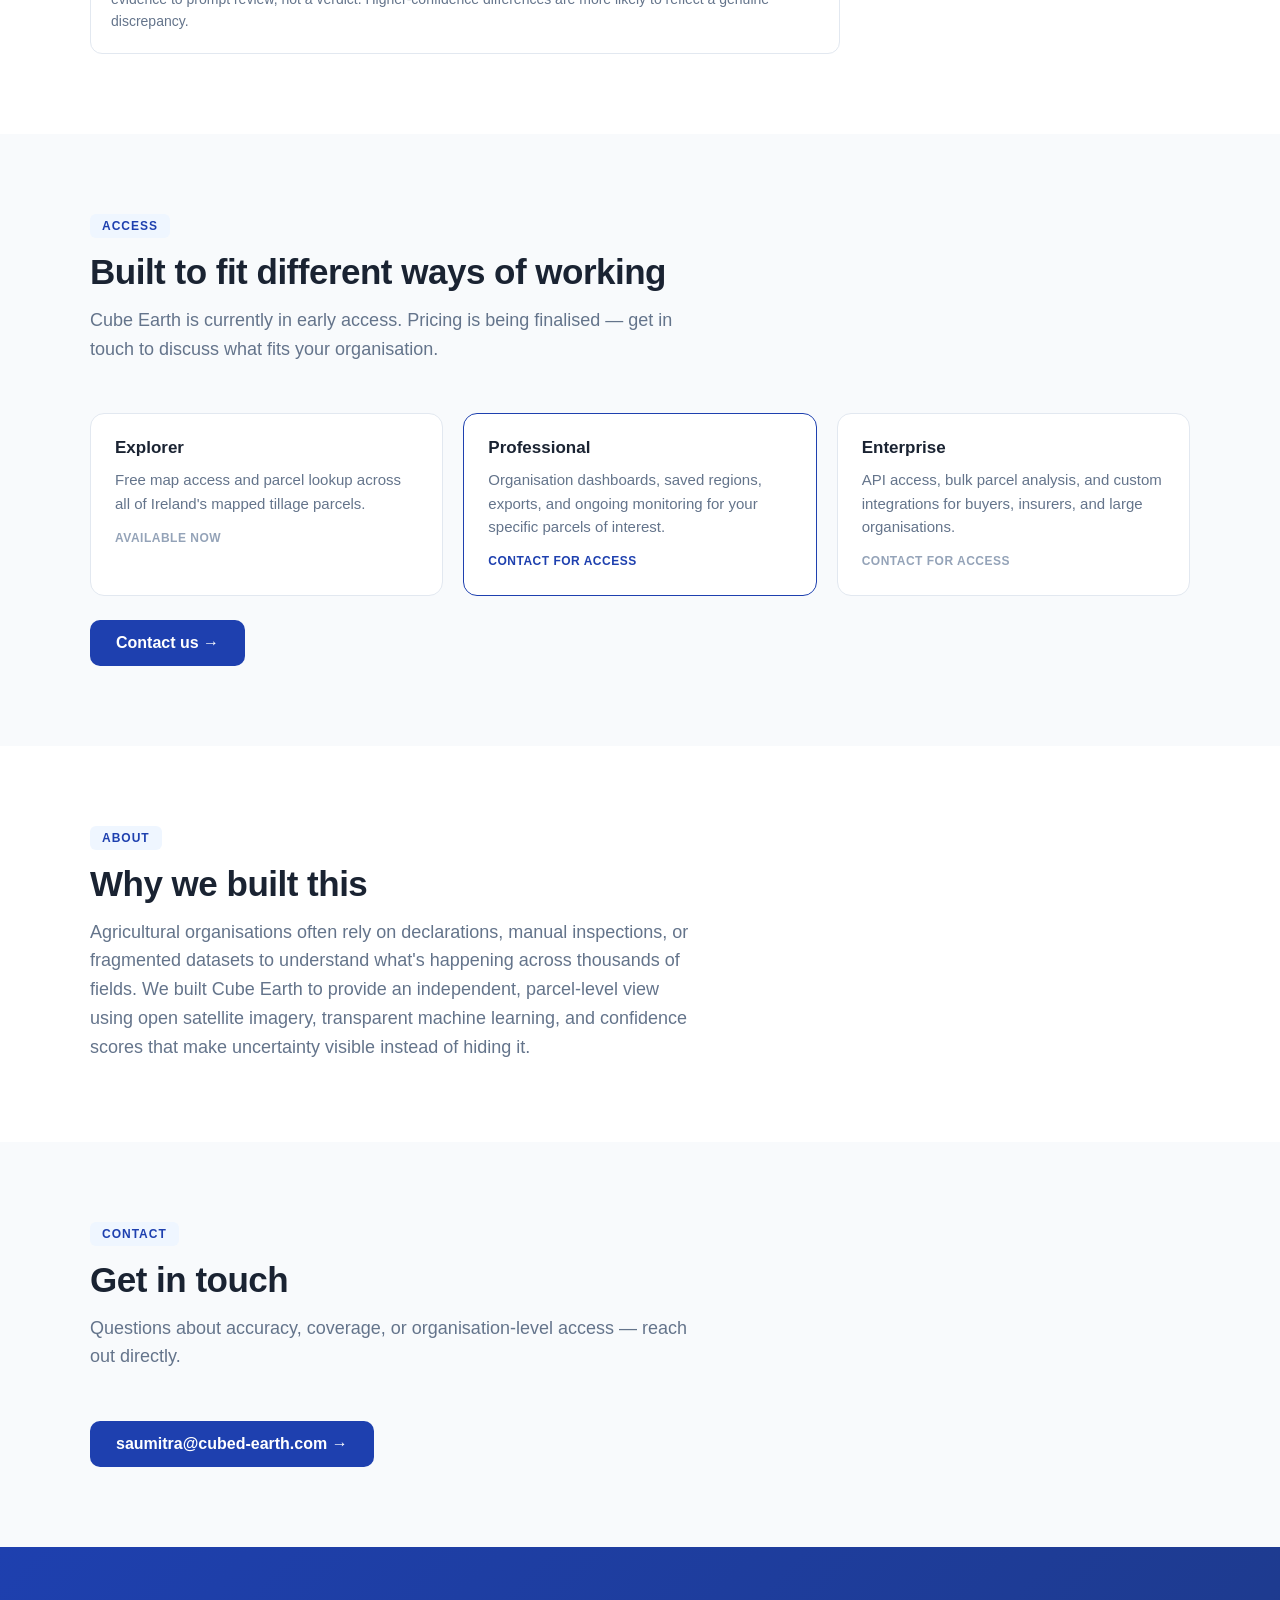
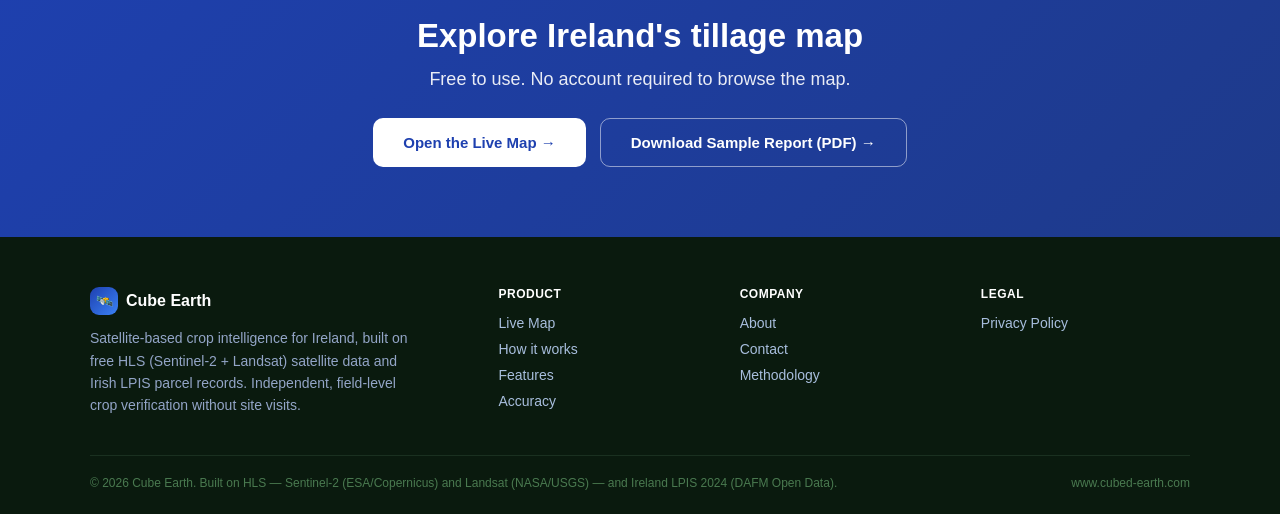
==== commit 045873a9: "Replace hero illustration with real field photo" ====
--- a/index.html
+++ b/index.html
@@ -47,7 +47,7 @@
     <div id="hero-visual">
       <div id="hero-map-live">
         <div id="hero-live-badge">🌾 61,566 mapped parcels</div>
-        <img src="assets/images/hero-map.png" alt="Cube Earth parcel map, illustrative" style="width:100%;height:100%;object-fit:cover;display:block">
+        <img src="assets/images/hero-map.jpg" alt="Cube Earth tillage field parcels" style="width:100%;height:100%;object-fit:cover;display:block">
         <div id="hero-live-overlay" onclick="window.location.href='cube-earth-live.html'">
           <div id="hero-live-cta">Open the Live Map →</div>
         </div>
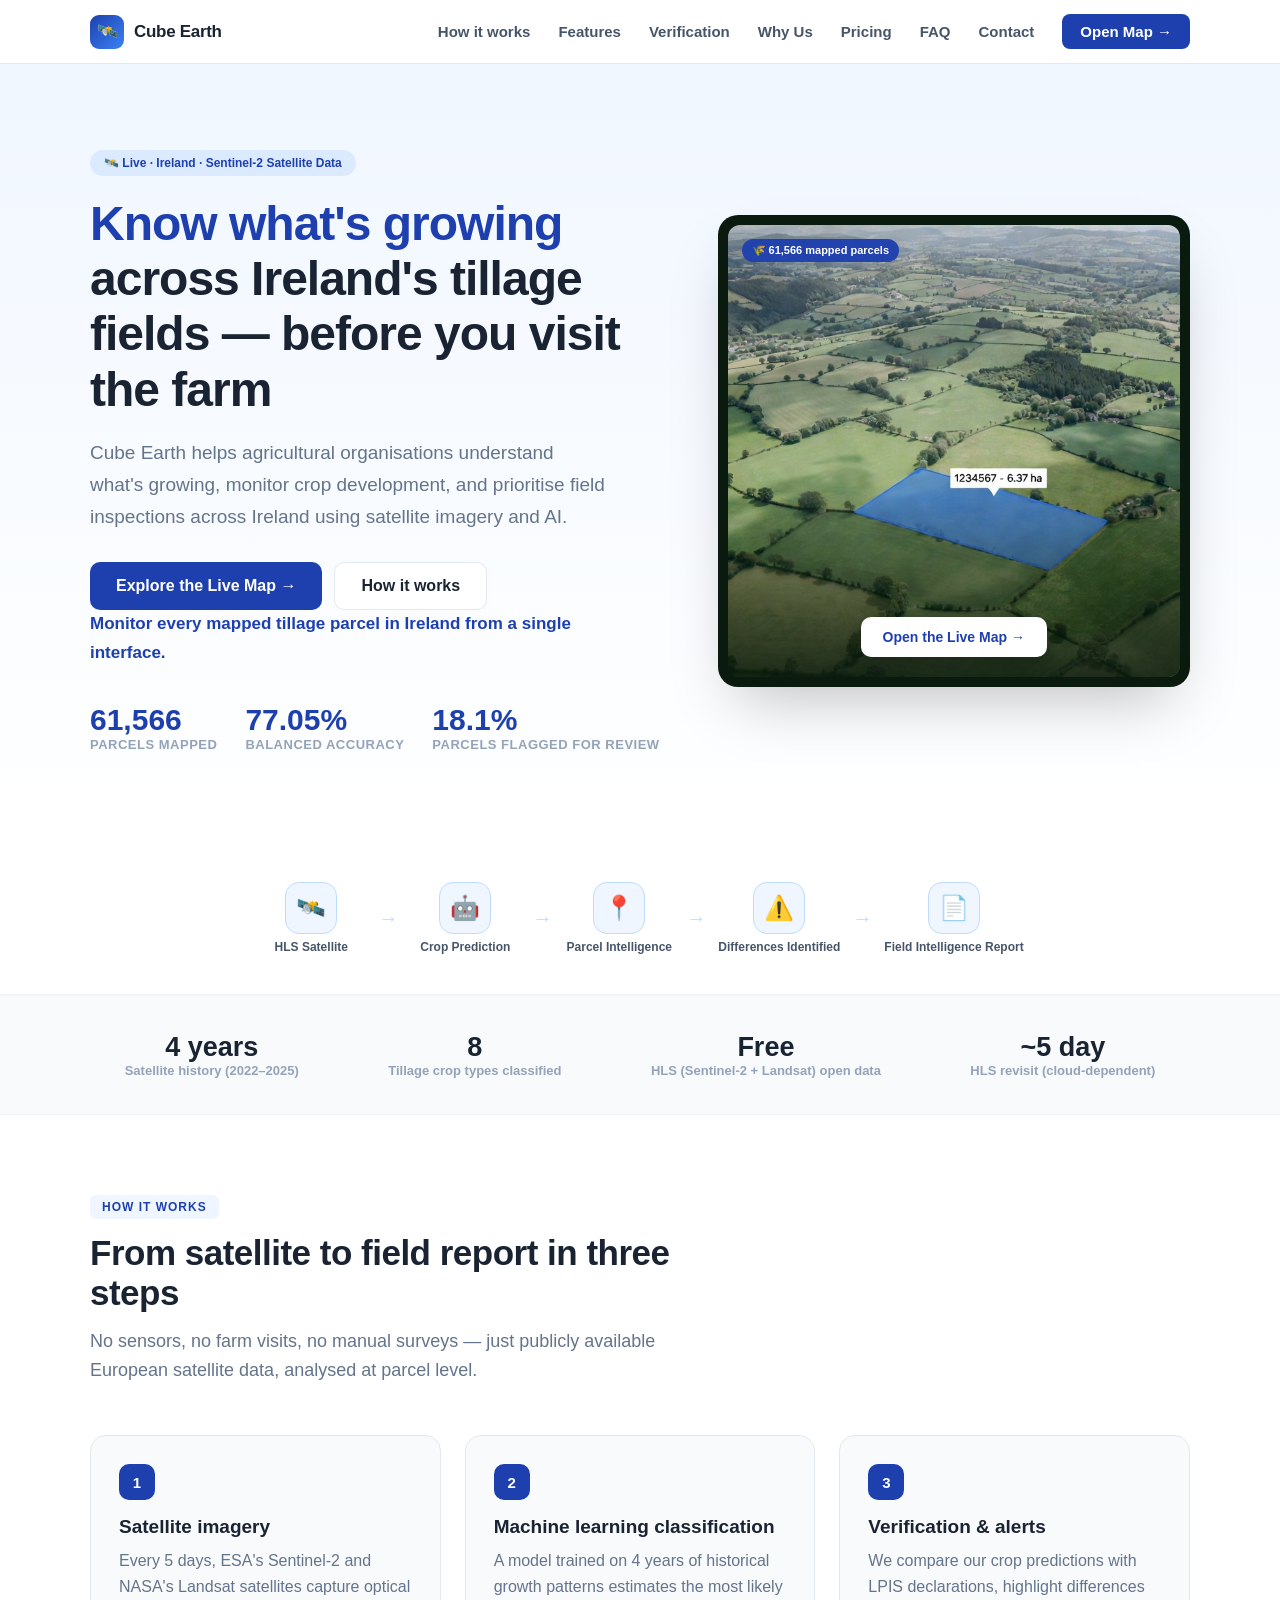
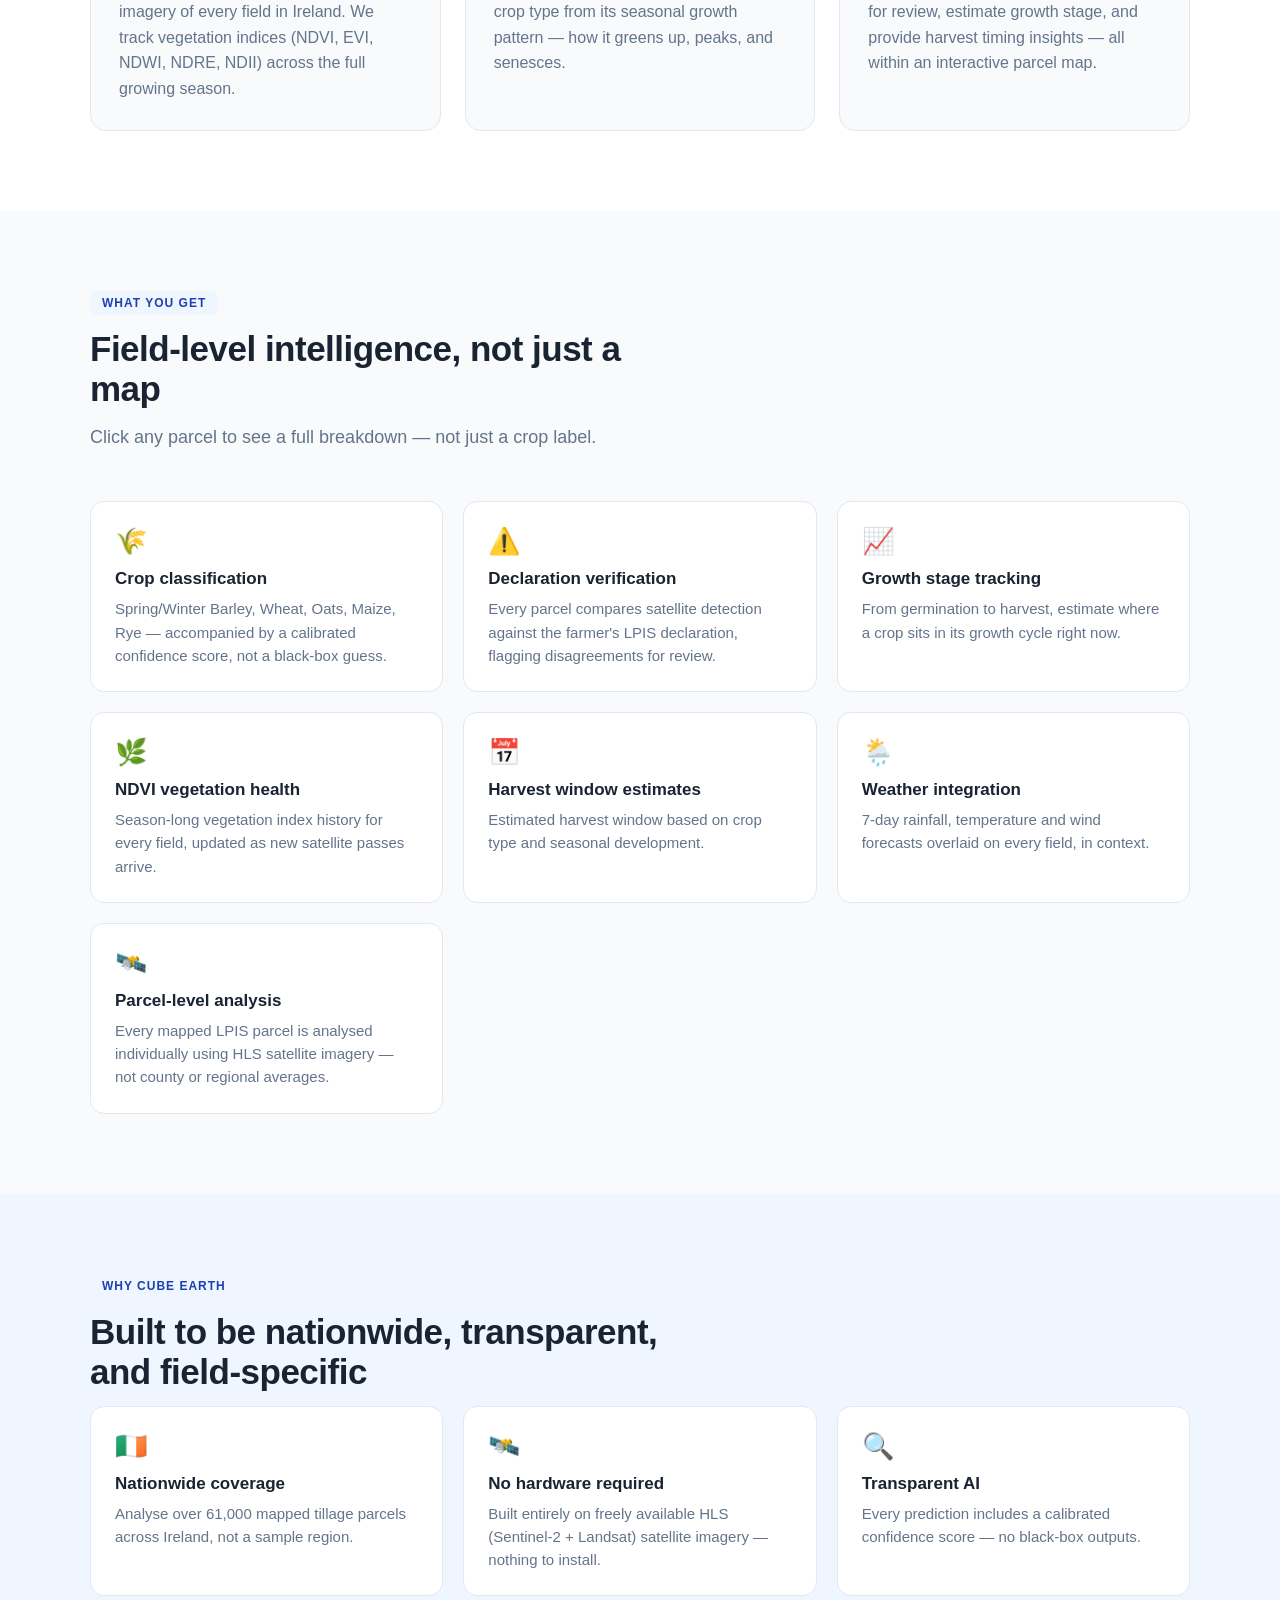
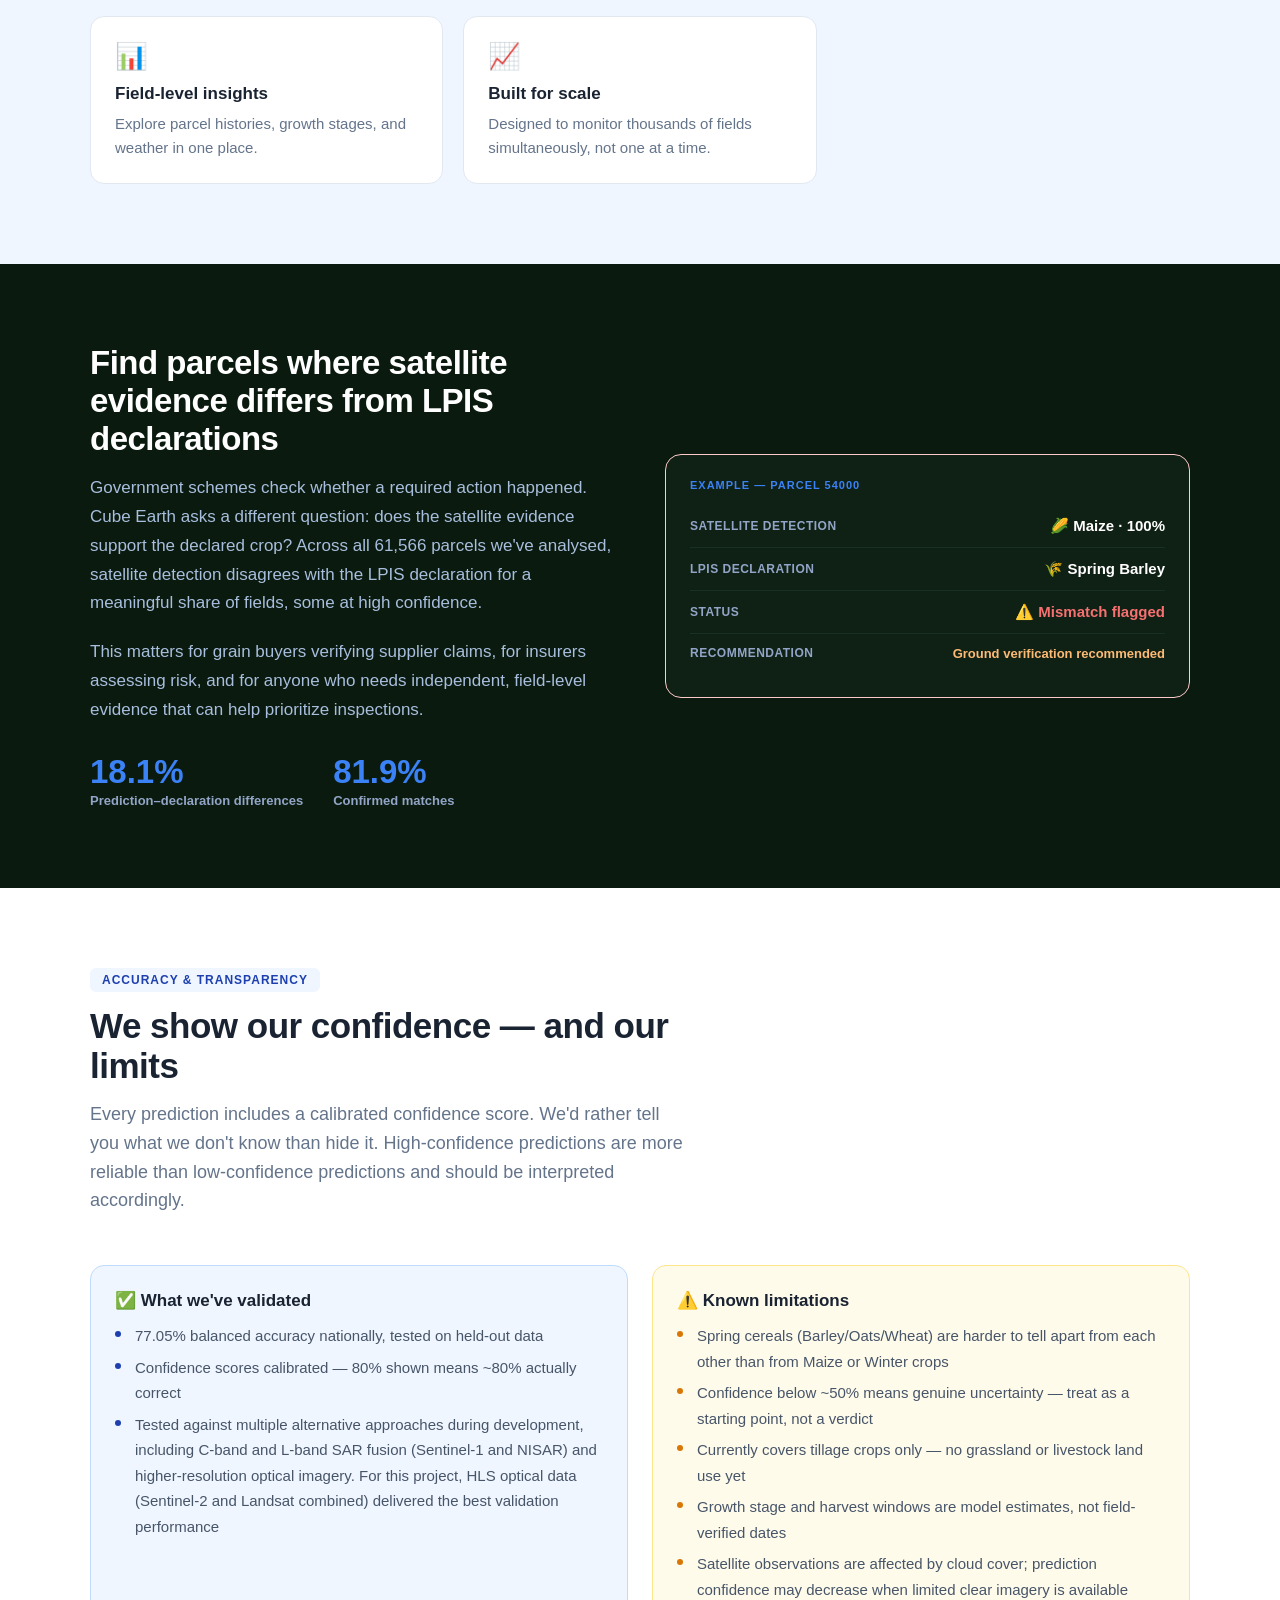
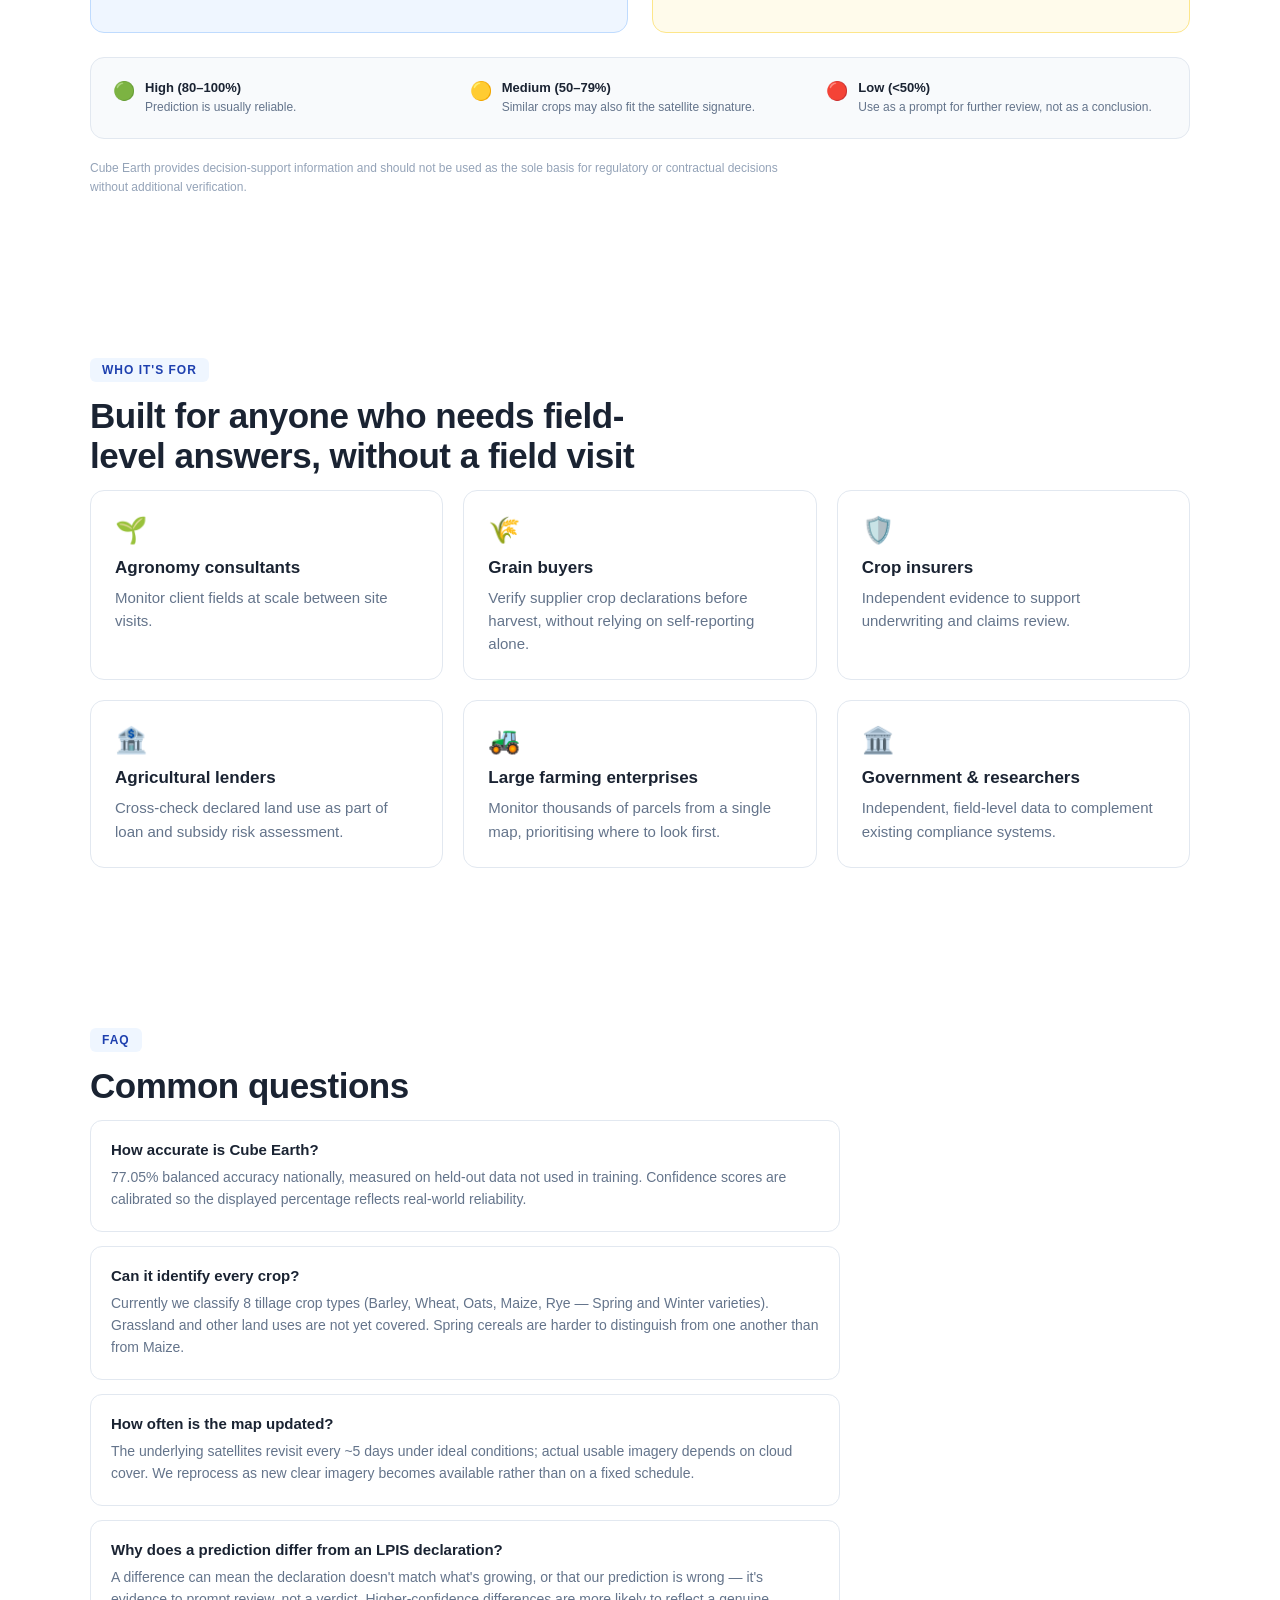
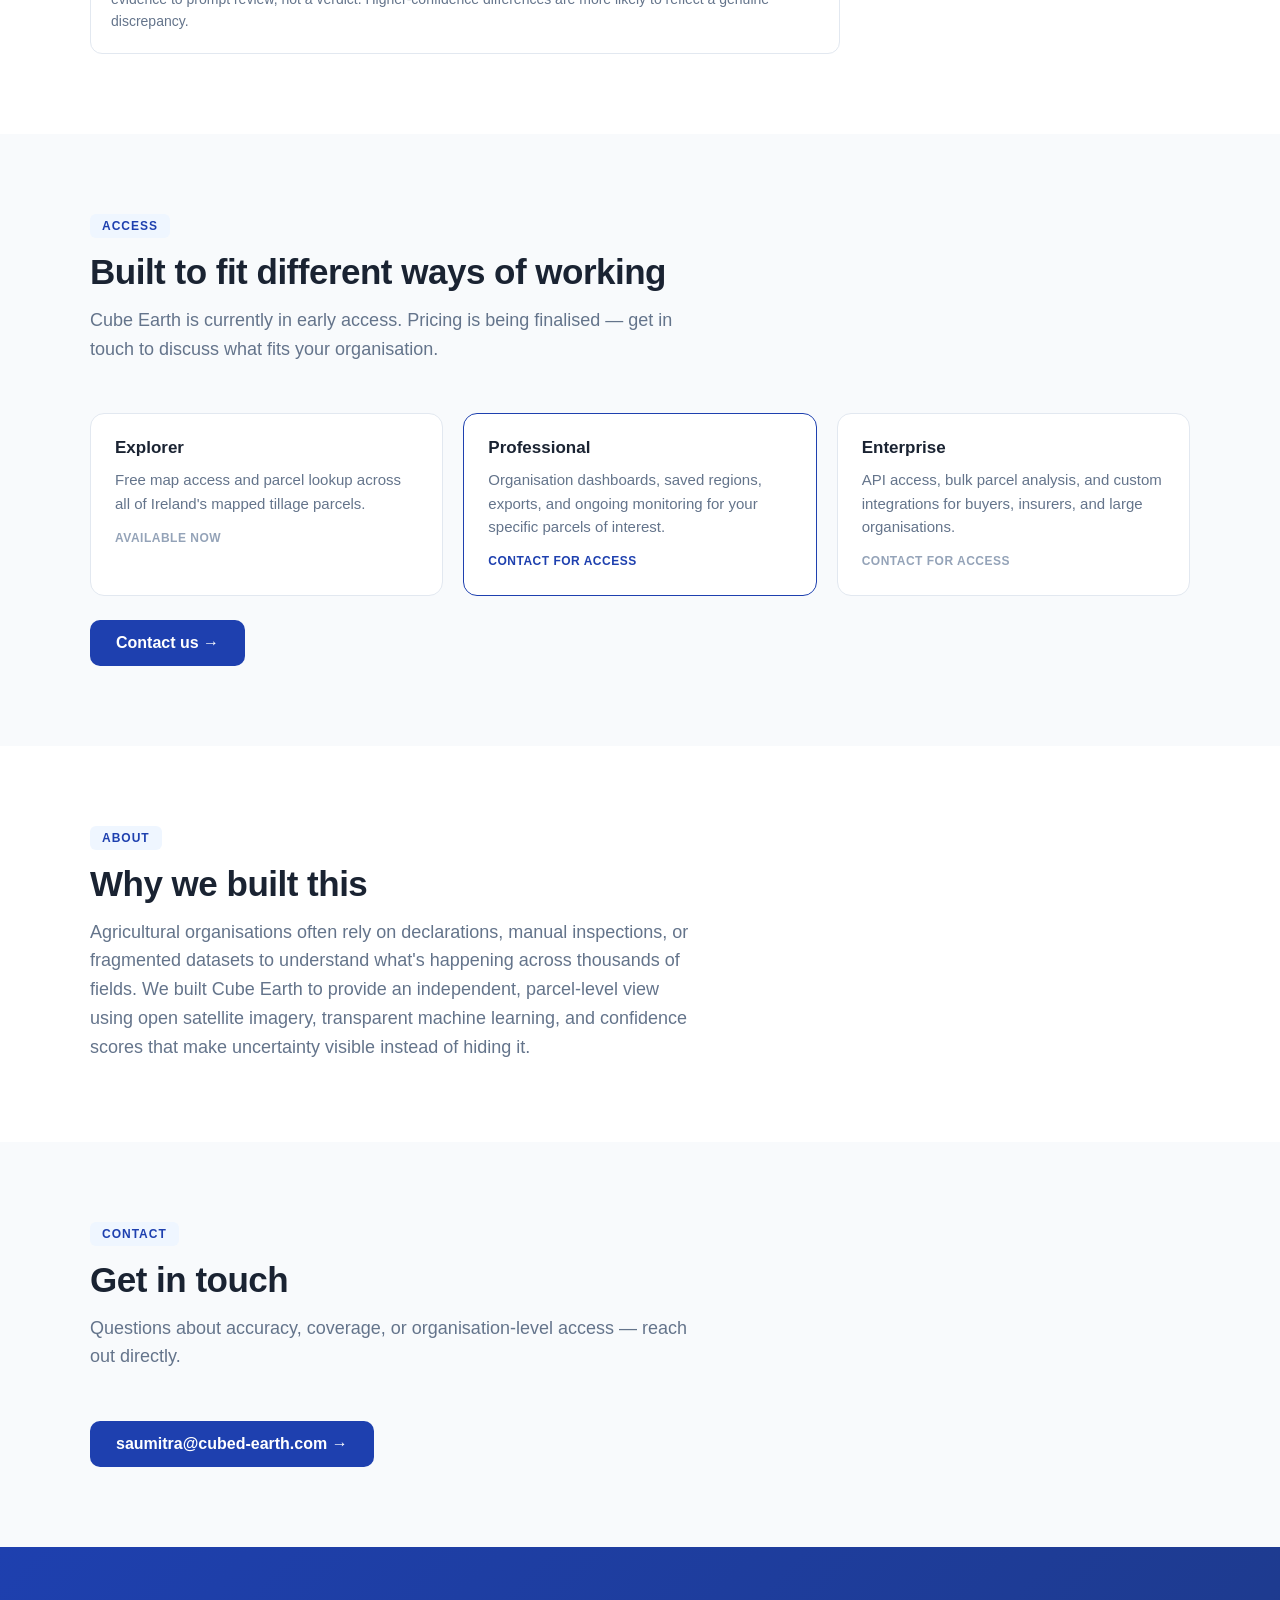
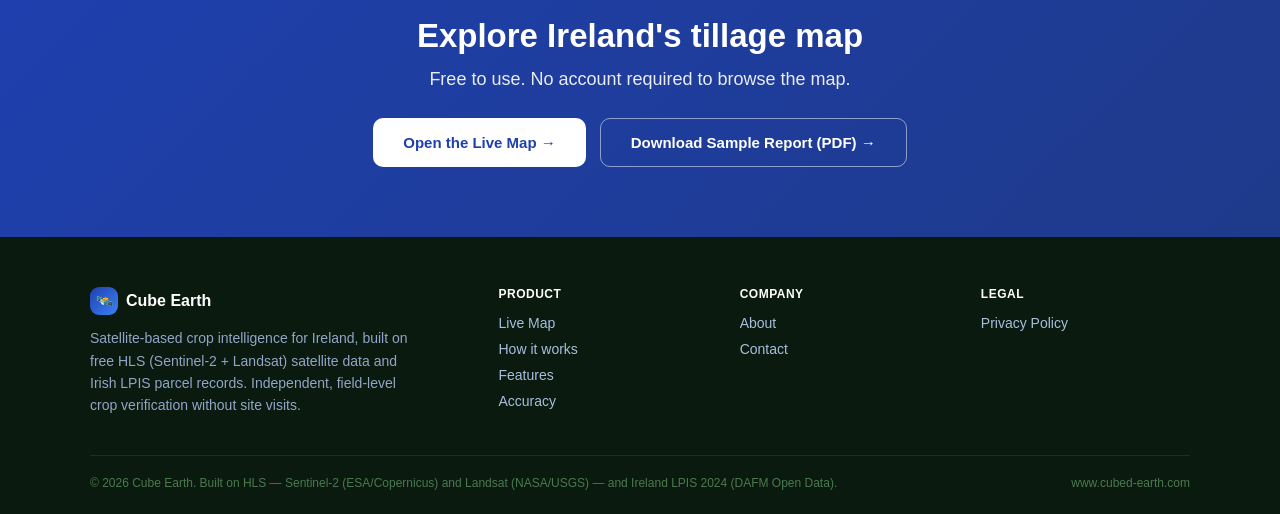
==== commit d82ba7de: "Remove public Methodology link from footer - available on request only" ====
--- a/index.html
+++ b/index.html
@@ -300,8 +300,7 @@
         <h4>Company</h4>
         <a href="#about">About</a>
         <a href="#contact">Contact</a>
-        <a href="methodology.html">Methodology</a>
-      </div>
+        </div>
       <div class="footer-col">
         <h4>Legal</h4>
         <a href="privacy-policy.html">Privacy Policy</a>
